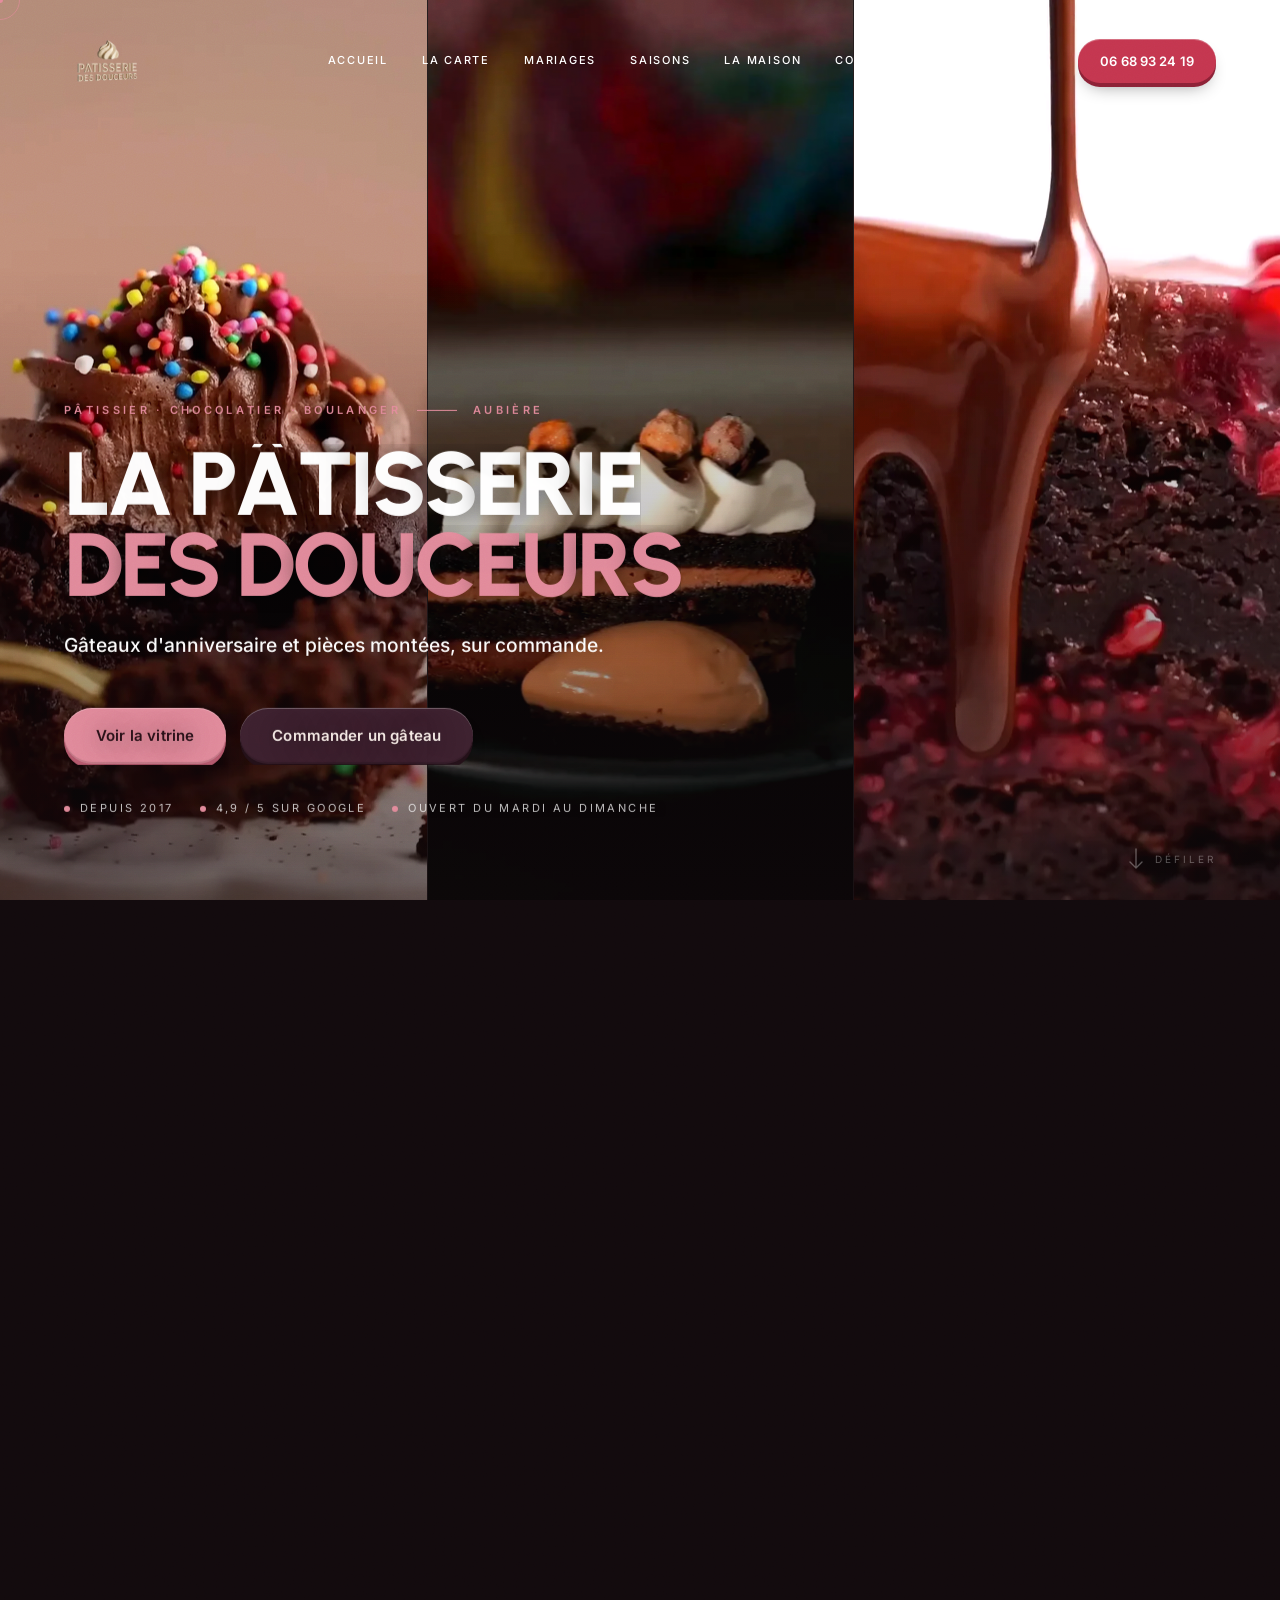
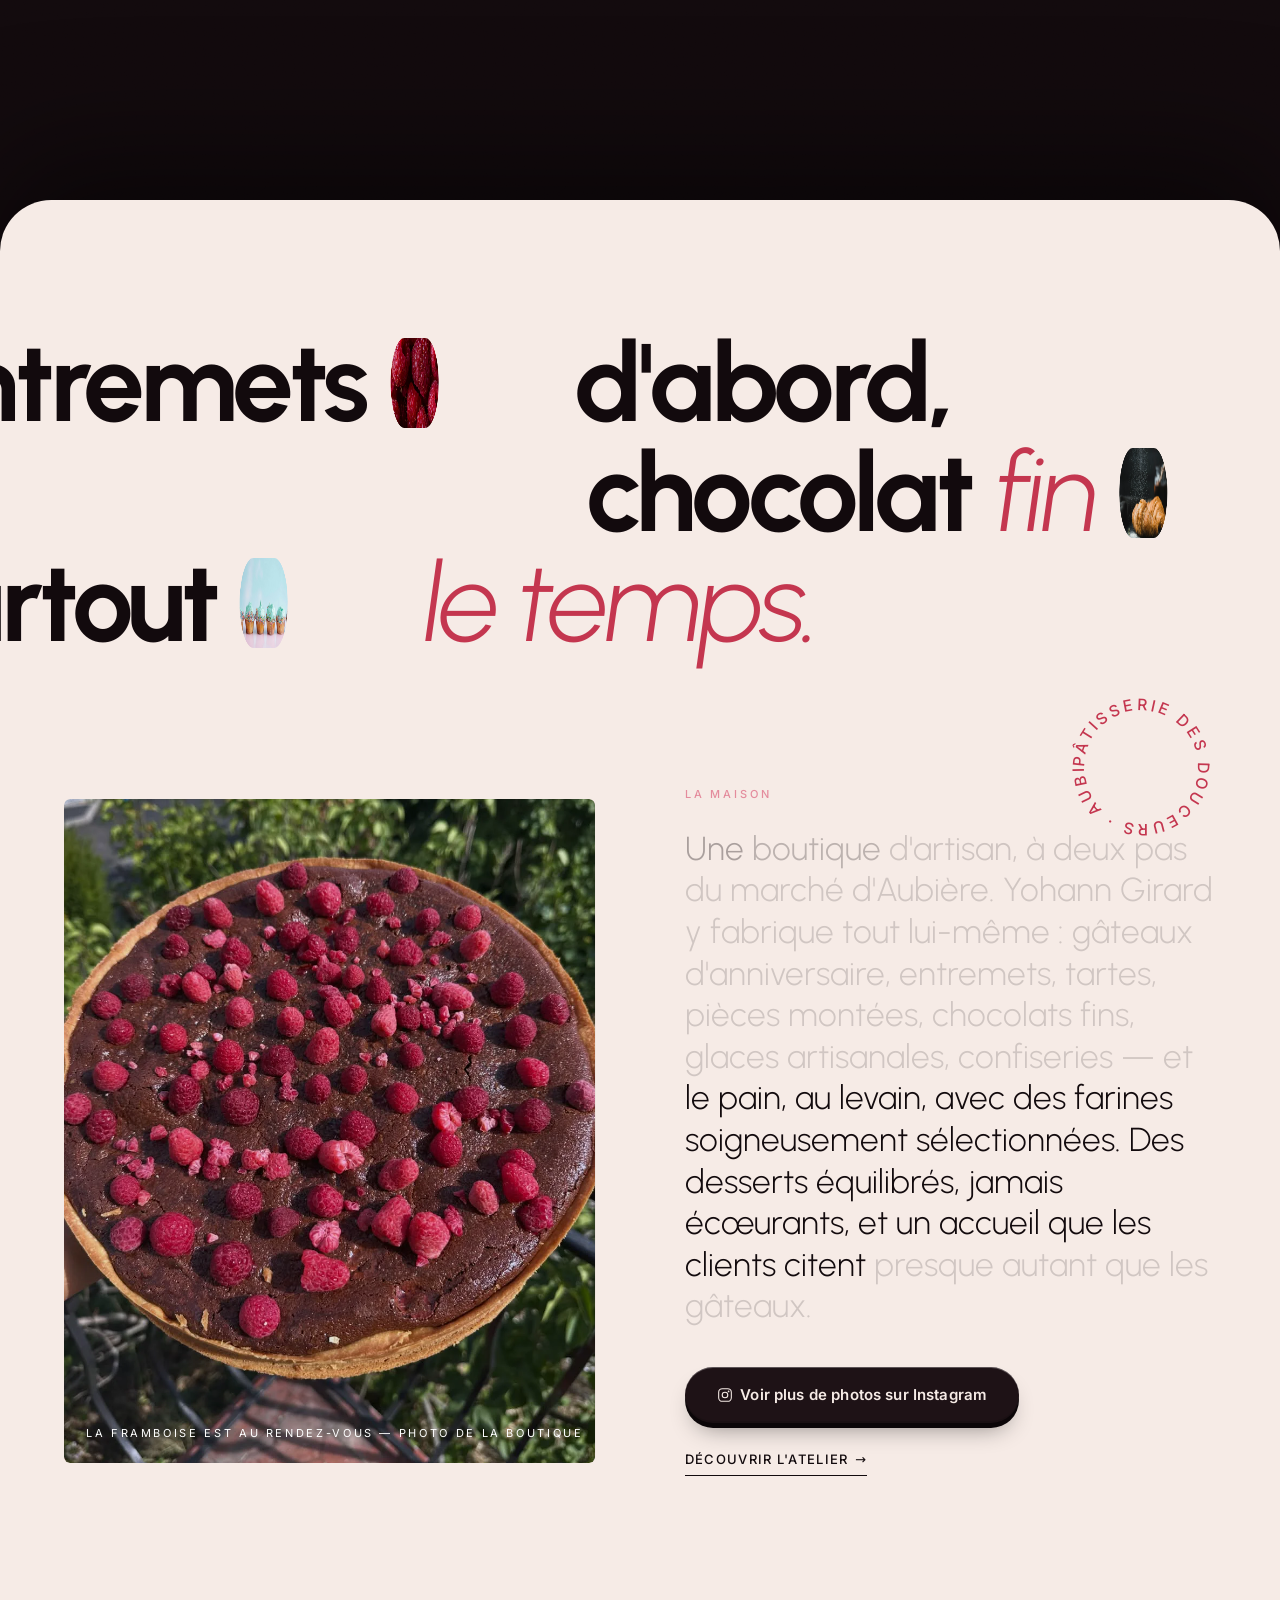
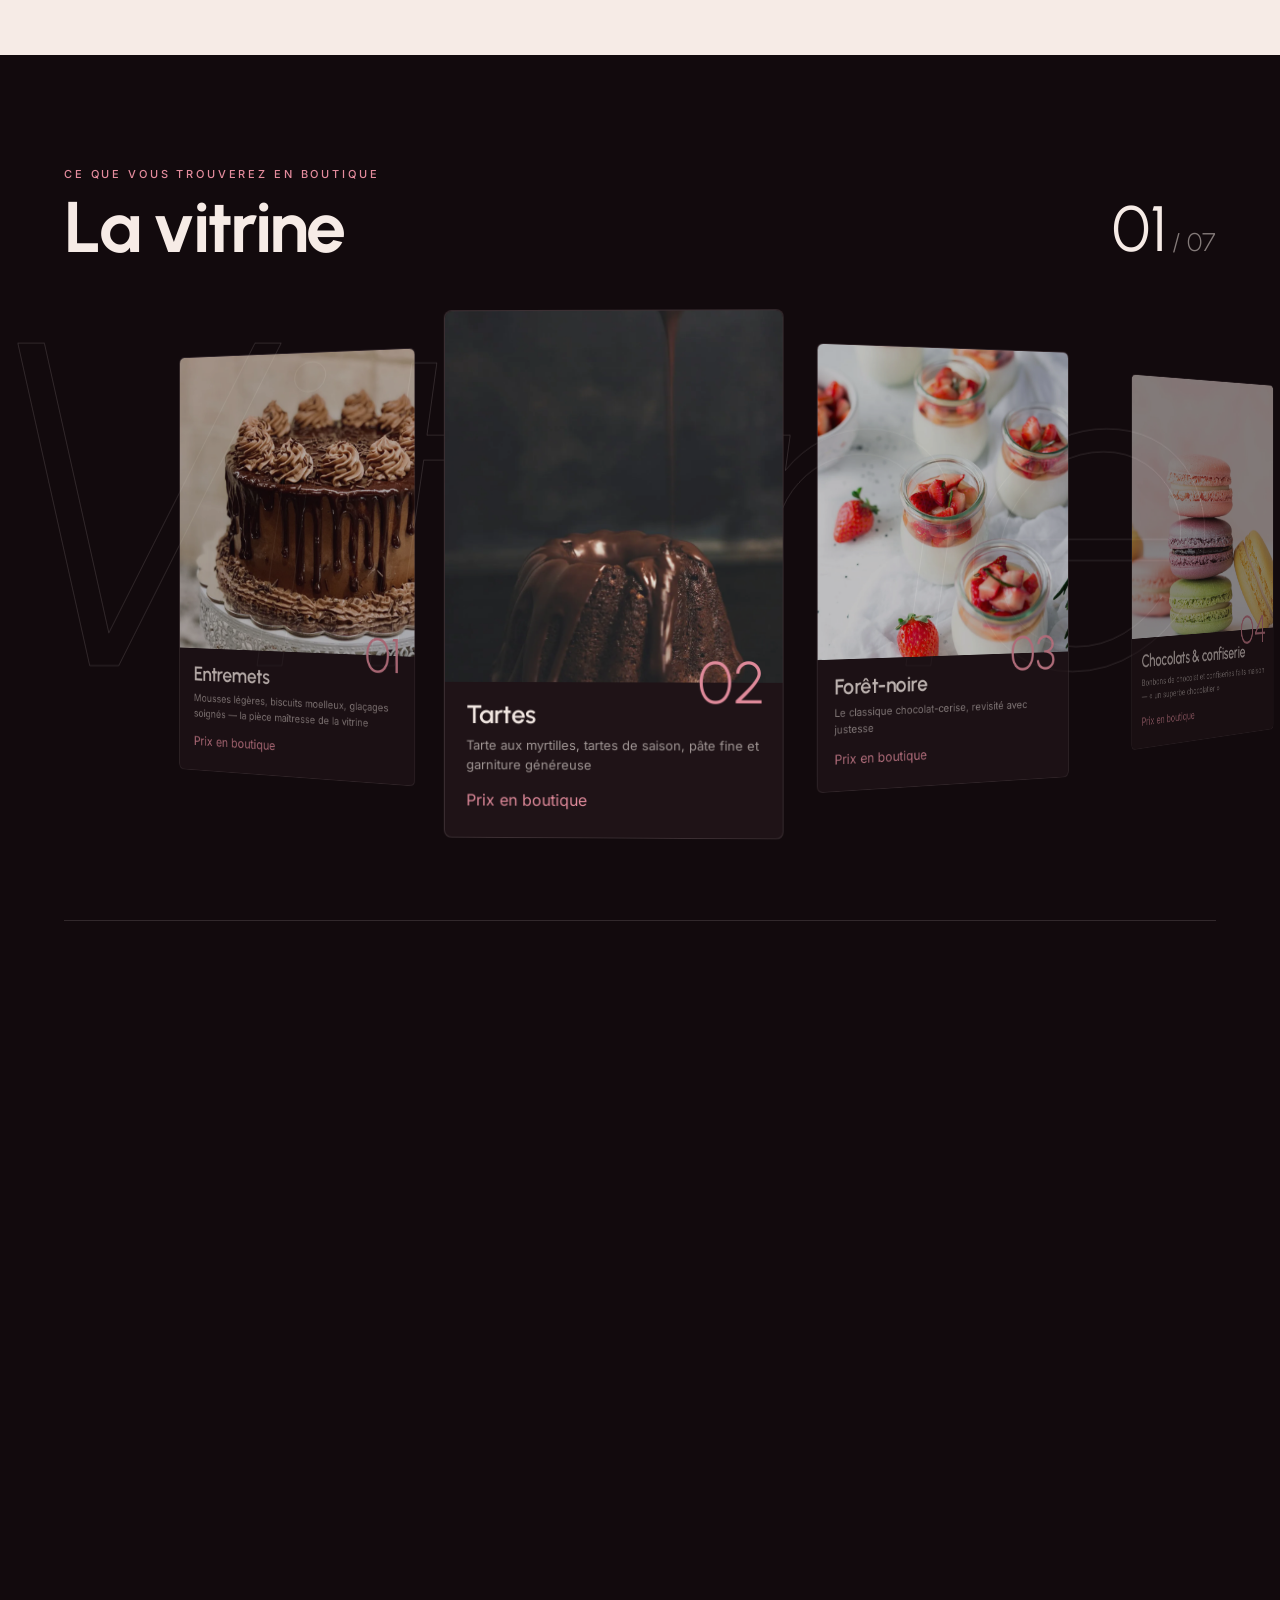
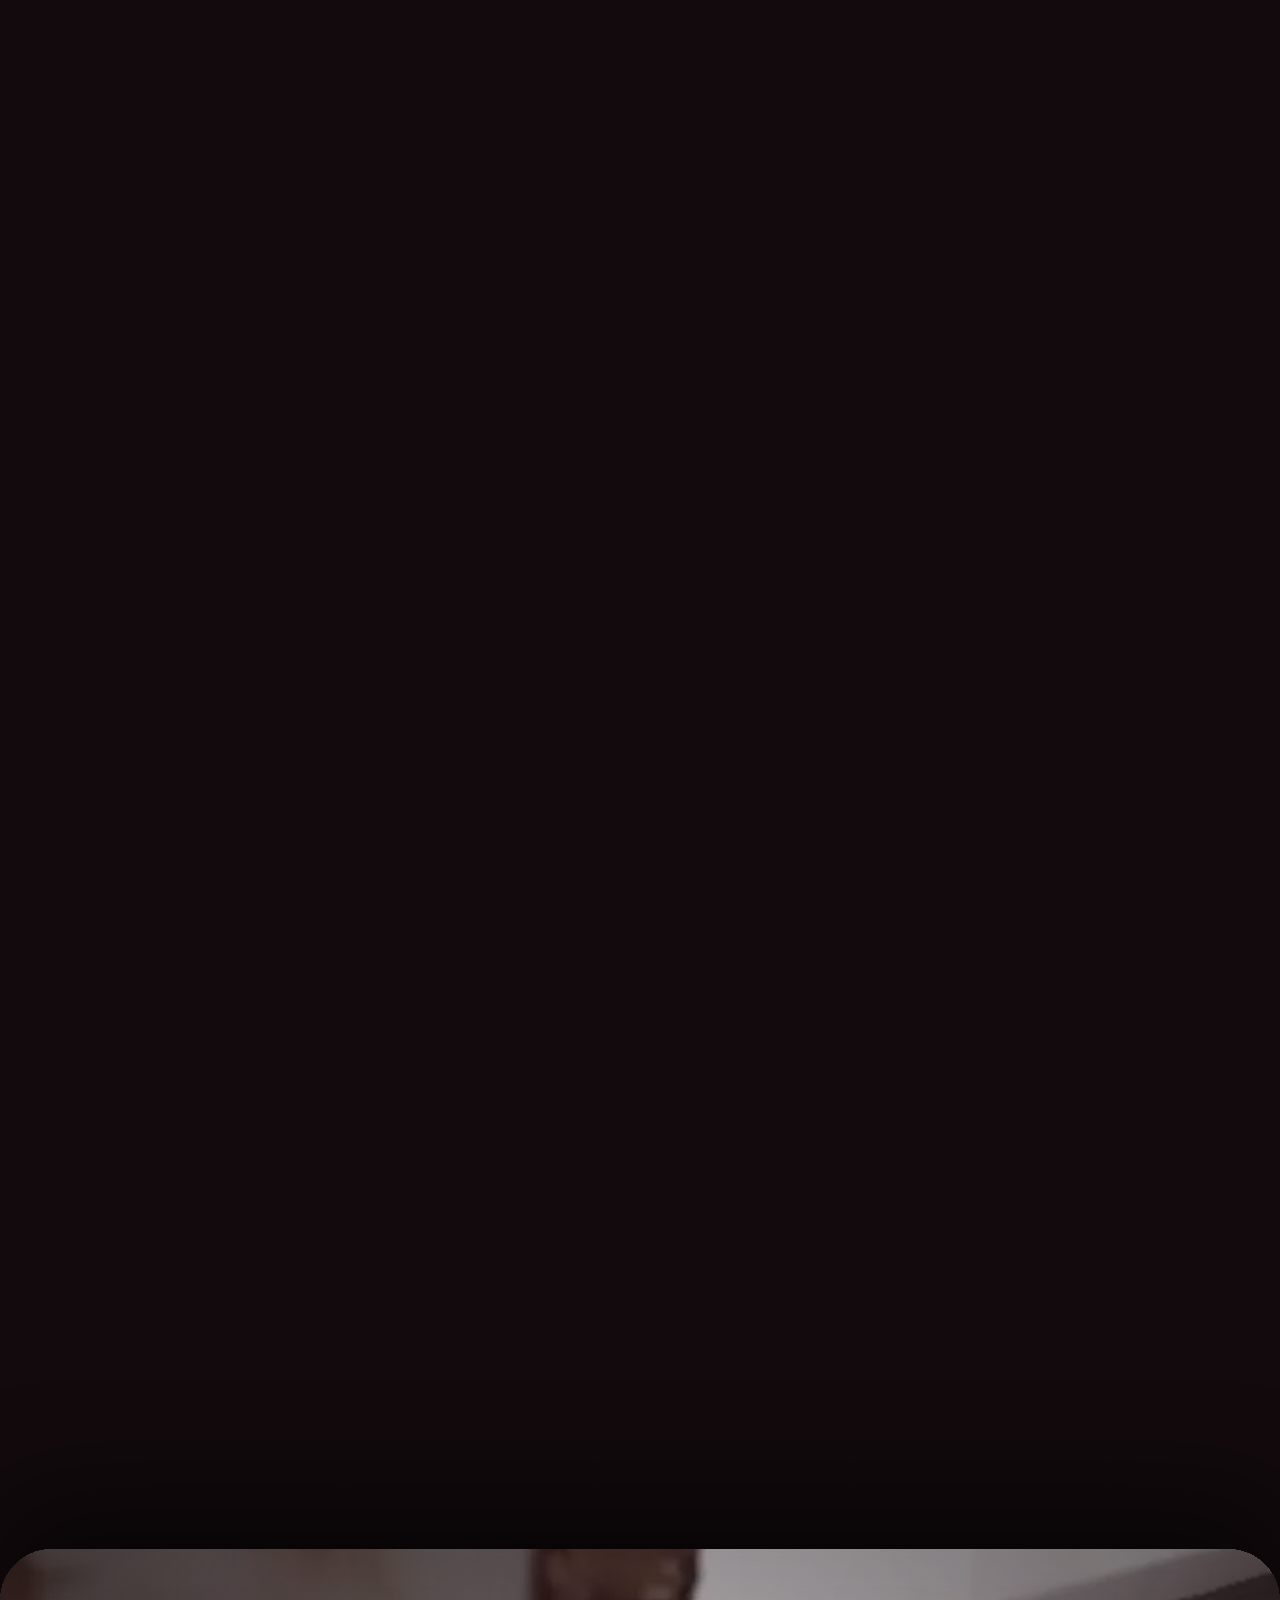
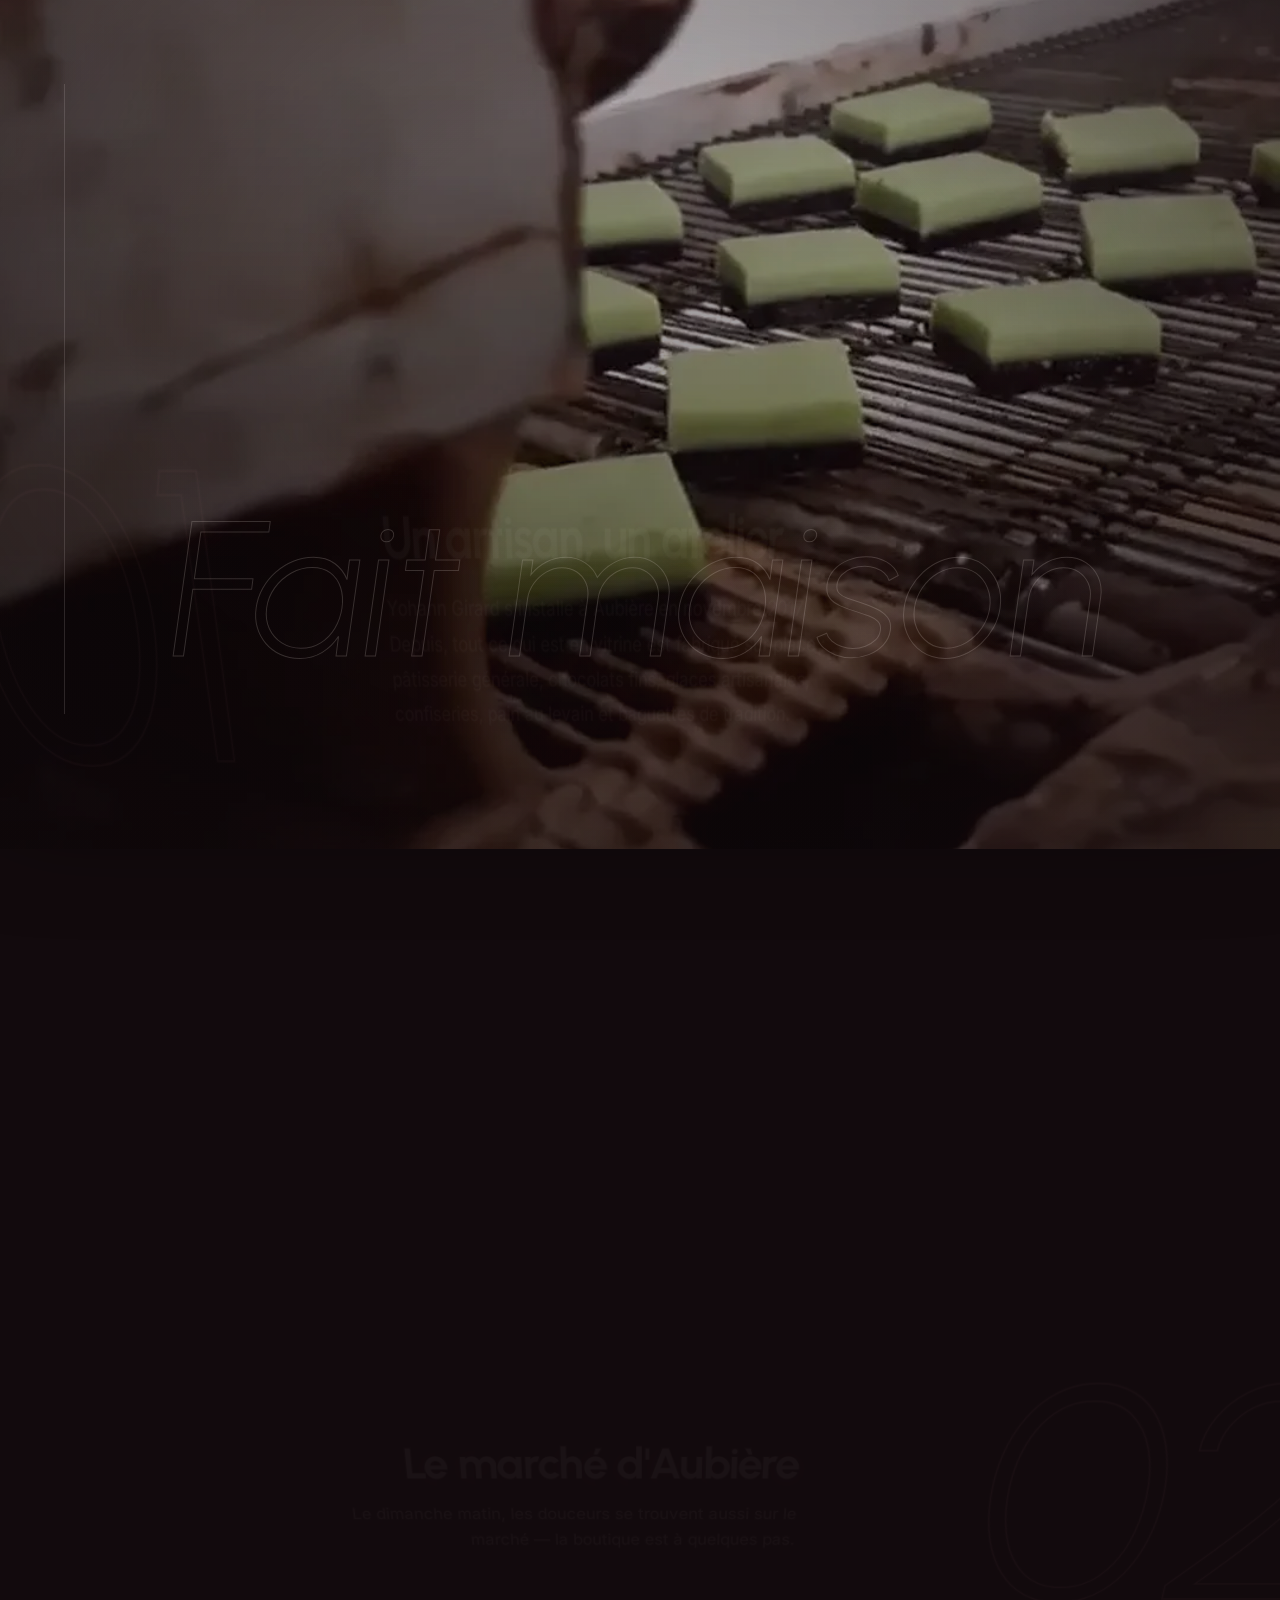
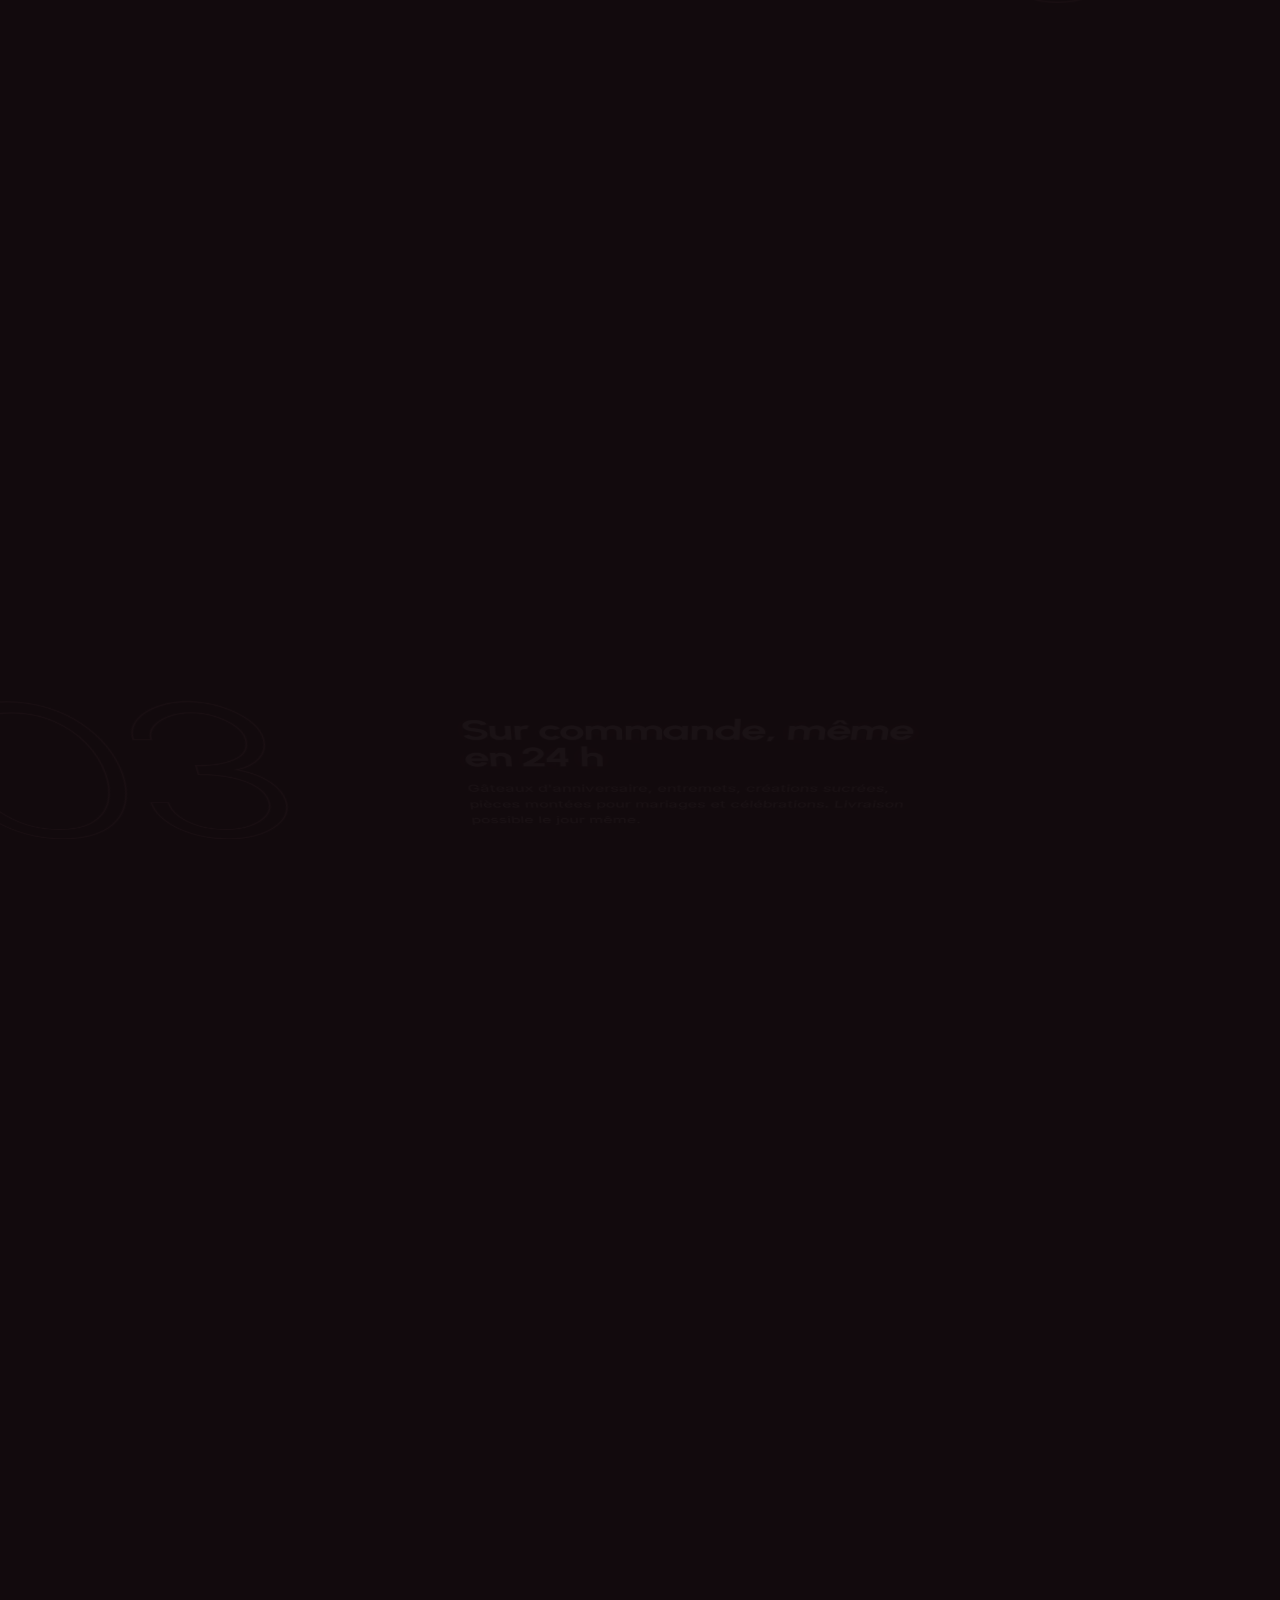
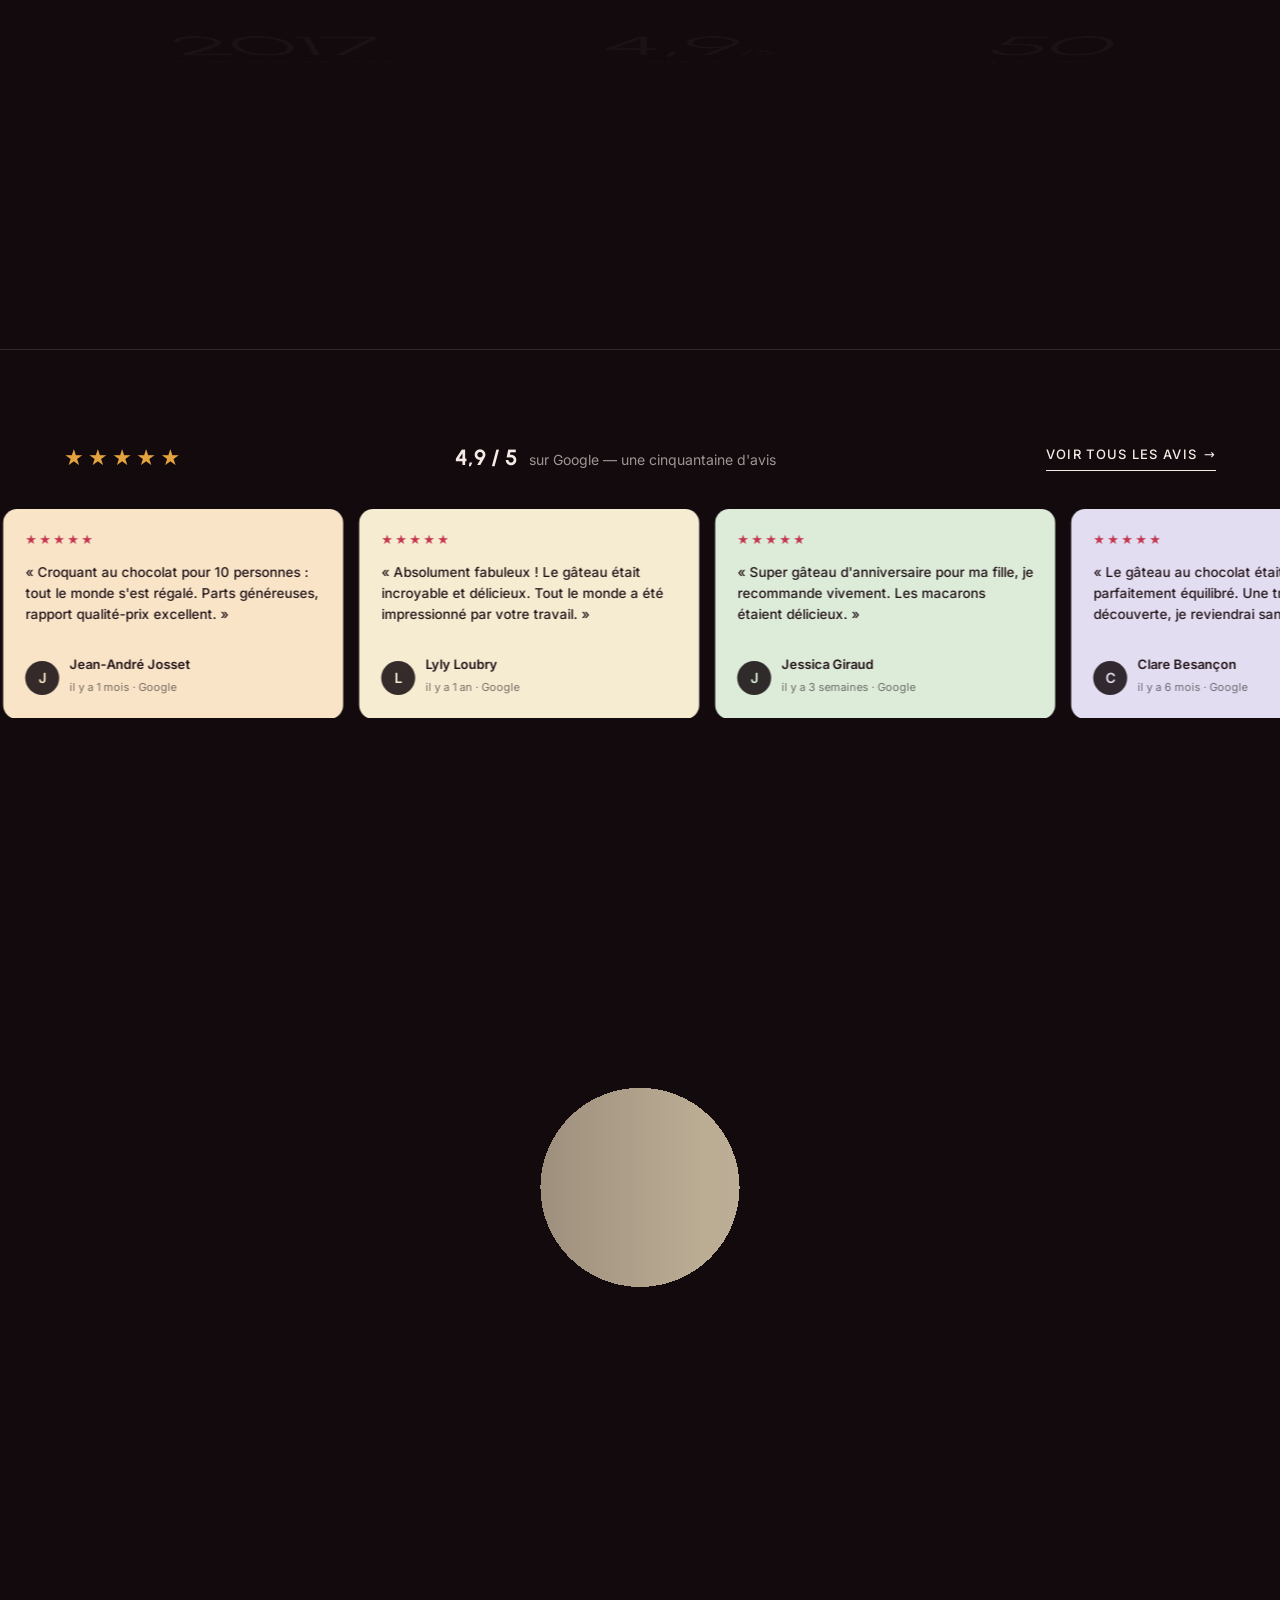
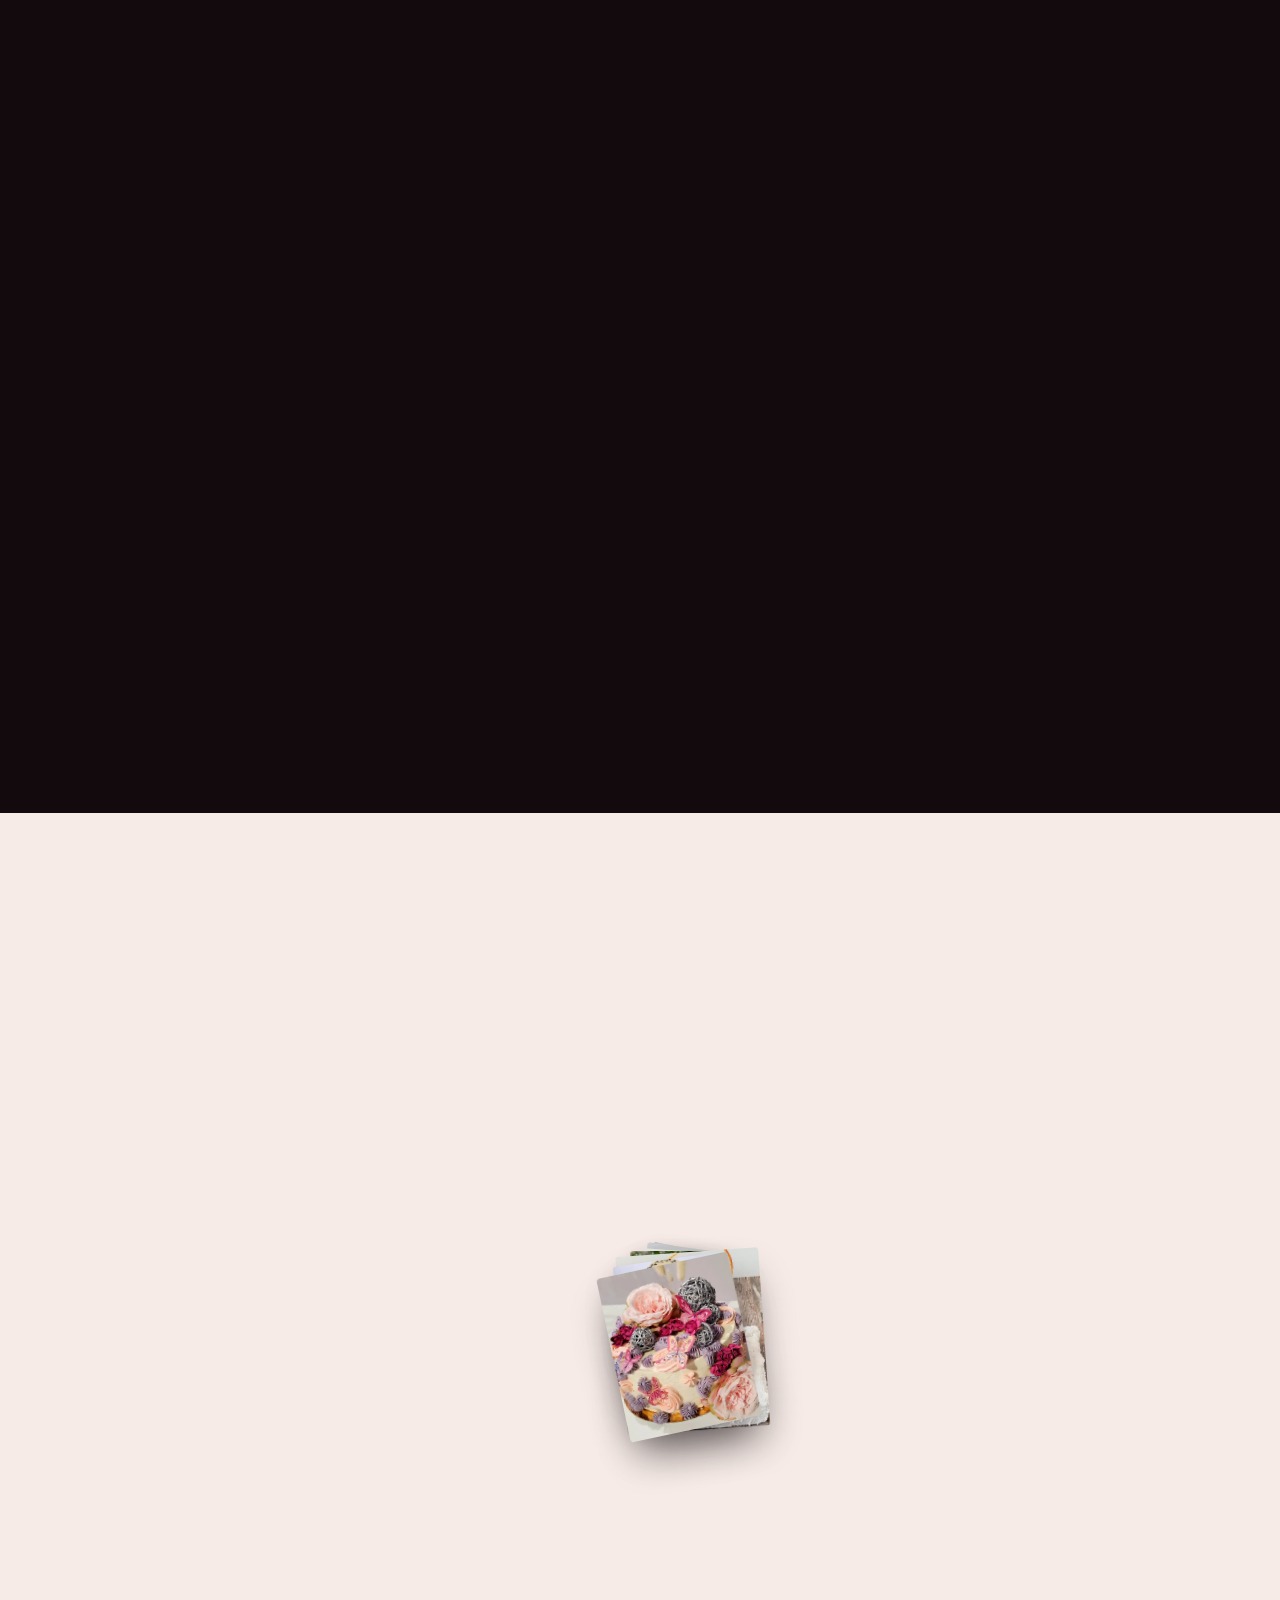
==== index.html @ 2ba3e2e2 "Sélune : duplication de Patisserie douceurs Co-Authored-By: Claude Opus 5.5 <noreply@anthropic.com>" ====
<!doctype html>
<html lang="fr">
<head>
<meta charset="utf-8">
<meta name="viewport" content="width=device-width, initial-scale=1">
<title>La Pâtisserie Des Douceurs — Pâtissier chocolatier à Aubière (63)</title>
<meta name="description" content="La Pâtisserie Des Douceurs, Yohann Girard, pâtissier chocolatier à Aubière (63) depuis 2017. Gâteaux d'anniversaire, entremets, tartes, pièces montées de mariage, chocolats fins, glaces artisanales, pain au levain et baguettes tradition. Sur commande au 06 68 93 24 19.">
<link rel="canonical" href="https://lapatisseriedesdouceurs.fr/">
<meta property="og:title" content="La Pâtisserie Des Douceurs — Aubière">
<meta property="og:description" content="Artisan pâtissier chocolatier à Aubière. Entremets, tartes, chocolats, glaces, gâteaux sur commande. Noté 4,9/5 sur Google.">
<meta property="og:image" content="img/hero.webp">
<meta property="og:locale" content="fr_FR">
<link rel="icon" href="data:image/svg+xml,%3Csvg xmlns='http://www.w3.org/2000/svg' viewBox='0 0 32 32'%3E%3Crect width='32' height='32' rx='8' fill='%23120A0D'/%3E%3Ccircle cx='16' cy='17' r='8' fill='%23E48C9D'/%3E%3Ccircle cx='13' cy='13' r='2.2' fill='%23C4364F'/%3E%3Ccircle cx='19' cy='13' r='2.2' fill='%23C4364F'/%3E%3Ccircle cx='16' cy='10' r='2.2' fill='%23C4364F'/%3E%3C/svg%3E">
<link rel="preload" href="fonts/urbanist-latin-800-normal.woff2" as="font" type="font/woff2" crossorigin>
<link rel="preload" href="fonts/urbanist-latin-300-normal.woff2" as="font" type="font/woff2" crossorigin>
<link rel="preload" href="fonts/inter-latin-400-normal.woff2" as="font" type="font/woff2" crossorigin>
<link rel="stylesheet" href="vendor/lenis.css">
<link rel="stylesheet" href="styles.css">
<script type="application/ld+json">
{
  "@context": "https://schema.org",
  "@type": "Bakery",
  "name": "La Pâtisserie Des Douceurs",
  "alternateName": "La Patisserie Des Douceurs",
  "description": "Pâtisserie générale à Aubière : gâteaux d'anniversaire, entremets, tartes et créations sucrées sur commande, pièces montées pour mariages et célébrations, chocolats fins, glaces artisanales, confiseries, pain au levain et baguettes de tradition.",
  "email": "yohann.girard63@gmail.com",
  "founder": { "@type": "Person", "name": "Yohann Girard" },
  "foundingDate": "2017-11",
  "telephone": "+33668932419",
  "address": { "@type": "PostalAddress", "streetAddress": "7 rue des Ramacles", "postalCode": "63170", "addressLocality": "Aubière", "addressRegion": "Auvergne-Rhône-Alpes", "addressCountry": "FR" },
  "geo": { "@type": "GeoCoordinates", "latitude": 45.7500017, "longitude": 3.1126129 },
  "hasMap": "https://www.google.com/maps/place/La+P%C3%A2tisserie+Des+Douceurs/@45.7500017,3.1126129,17z/data=!3m1!4b1!4m6!3m5!1s0x47f71c6318a7c699:0xd2ce1351e3a34133!8m2!3d45.7500017!4d3.1126129!16s%2Fg%2F11g0hn_td8",
  "openingHoursSpecification": [
    { "@type": "OpeningHoursSpecification", "dayOfWeek": ["Tuesday","Wednesday","Thursday","Friday"], "opens": "09:00", "closes": "12:30" },
    { "@type": "OpeningHoursSpecification", "dayOfWeek": ["Tuesday","Wednesday","Thursday","Friday"], "opens": "15:00", "closes": "18:30" },
    { "@type": "OpeningHoursSpecification", "dayOfWeek": "Saturday", "opens": "09:00", "closes": "13:30" },
    { "@type": "OpeningHoursSpecification", "dayOfWeek": "Sunday", "opens": "09:00", "closes": "12:30" }
  ],
  "aggregateRating": { "@type": "AggregateRating", "ratingValue": "4.9", "bestRating": "5", "reviewCount": "50" },
  "sameAs": ["https://www.instagram.com/lapatisseriedesdouceurs/", "https://www.facebook.com/p/La-p%C3%A2tisserie-des-douceurs-100042399776991/"],
  "paymentAccepted": "Carte bancaire, sans contact, espèces",
  "priceRange": "€€",
  "servesCuisine": "Pâtisserie française",
  "isAccessibleForFree": false,
  "amenityFeature": [{ "@type": "LocationFeatureSpecification", "name": "Accès PMR", "value": true }]
}
</script>
</head>
<body>

<div class="grain" aria-hidden="true"></div>

<!-- ══════════ LOADER ══════════ -->
<div class="loader" id="loader">
  <div class="loader__inner">
    <img class="loader__logo" src="img/logo.webp" alt="">
    <span class="loader__mark" data-letters>Pâtisserie des Douceurs</span>
    <span class="loader__sub">Aubière · Depuis 2017</span>
  </div>
  <span class="loader__count"><b id="loadCount">00</b></span>
</div>

<!-- ══════════ CURSEUR ══════════ -->
<div class="cursor" aria-hidden="true"><span class="cursor__dot"></span><span class="cursor__ring"><span class="cursor__label"></span></span></div>

<!-- ══════════ NAV ══════════ -->
<header class="nav" id="nav">
  <button class="nav__burger" id="burger" aria-label="Menu"><i></i><i></i></button>
  <a class="nav__logo" href="index.html" aria-label="Pâtisserie des Douceurs">
    <img class="nav__logo-img" src="img/logo.webp" alt="Pâtisserie des Douceurs">
  </a>
  <nav class="nav__links"><a href="index.html">Accueil</a><a href="carte.html">La carte</a><a href="mariages.html">Mariages</a><a href="saisons.html">Saisons</a><a href="a-propos.html">La maison</a><a href="contact.html">Contact</a></nav>
  <a class="btn btn--pill" href="tel:+33668932419" data-cursor="Appeler" data-magnet>06 68 93 24 19</a>
</header>
<div class="menu" id="menu">
  <a href="index.html">Accueil</a><a href="carte.html">La carte</a><a href="mariages.html">Mariages</a><a href="saisons.html">Saisons</a><a href="a-propos.html">La maison</a><a href="contact.html">Contact</a>
</div>

<main id="top">

<!-- ══════════ 1. HERO — vidéo plein écran, phrases en séquence ══════════ -->
<div class="hero-wrap">
<section class="hero" id="hero">
  <div class="hero__media">
    <div class="hero__cell"><video class="hero__video" autoplay muted loop playsinline poster="img/hero-left.webp" data-src-hd="video/hero-left.mp4" data-src-sd="video/hero-left-720.mp4"></video></div>
    <div class="hero__cell hero__cell--mid"><video class="hero__video" id="heroVideo" autoplay muted loop playsinline poster="img/hero-portrait.webp" data-src-hd="video/hero-portrait.mp4" data-src-sd="video/hero-portrait-720.mp4"></video></div>
    <div class="hero__cell"><video class="hero__video" autoplay muted loop playsinline poster="img/hero-right.webp" data-src-hd="video/hero-right.mp4" data-src-sd="video/hero-right-720.mp4"></video></div>
    <div class="hero__veil"></div>
  </div>
  <script>(function(){var hd=(window.innerWidth>760||window.devicePixelRatio>2);document.querySelectorAll('.hero__video').forEach(function(v){v.src=hd?v.dataset.srcHd:v.dataset.srcSd;});})();</script>
  <div class="hero__text">
    <p class="hero__eyebrow"><span data-letters>Pâtissier · Chocolatier · Boulanger</span><i></i><span data-letters>Aubière</span></p>
    <h1 class="hero__title">
      <span class="hero__line" data-letters>La Pâtisserie</span>
      <span class="hero__line" data-letters>Des Douceurs</span>
    </h1>
    <div class="hero__lines" aria-live="polite">
      <p>Gâteaux d'anniversaire et pièces montées, sur commande.</p>
      <p>Chocolats fins, glaces artisanales, confiseries.</p>
      <p>Pain au levain et baguettes de tradition, chaque matin.</p>
      <p>Tout est fait à l'atelier, 7 rue des Ramacles à Aubière.</p>
    </div>
    <div class="hero__actions">
      <a class="btn btn--light" href="#produits" data-cursor="Découvrir" data-magnet>Voir la vitrine</a>
      <a class="btn btn--ghost" href="mariages.html" data-magnet>Commander un gâteau</a>
    </div>
    <ul class="hero__meta"><li>Depuis 2017</li><li>4,9 / 5 sur Google</li><li>Ouvert du mardi au dimanche</li></ul>
  </div>
  <a class="hero__scroll" href="#manifeste" aria-label="Défiler">
    <svg width="14" height="22" viewBox="0 0 14 22" fill="none"><path d="M7 1v19M1 14l6 6 6-6" stroke="currentColor" stroke-width="1.4" stroke-linecap="round" stroke-linejoin="round"/></svg>
    <span>Défiler</span>
  </a>
</section>
</div>

<!-- ══════════ 2. MANIFESTE — lignes géantes en contre-sens ══════════ -->
<section class="manifeste" id="manifeste">
  <div class="mani__lines" aria-label="Entremets, chocolat fin, et surtout le temps.">
    <div class="mani__line" data-shift="-1"><span>Entremets</span><img class="mani__inline" src="img/berries.webp" alt=""><span>d'abord,</span></div>
    <div class="mani__line mani__line--right" data-shift="1"><span>chocolat</span><span class="it">fin</span><img class="mani__inline" src="img/croissant.webp" alt=""><span>&amp;</span></div>
    <div class="mani__line" data-shift="-1"><span>surtout</span><img class="mani__inline" src="img/hands.webp" alt=""><span class="it">le temps.</span></div>
  </div>
  <div class="mani__grid">
    <figure class="mani__fig" data-reveal-clip>
      <img src="img/maison-framboise.webp" alt="La tarte chocolat-framboise de la boutique, cuite du matin" loading="lazy" data-parallax-img>
      <figcaption>La framboise est au rendez-vous — photo de la boutique</figcaption>
    </figure>
    <div class="mani__text">
      <p class="eyebrow" data-reveal>La maison</p>
      <p class="mani__p" data-scrub-words>Une boutique d'artisan, à deux pas du marché d'Aubière. Yohann Girard y fabrique tout lui-même : gâteaux d'anniversaire, entremets, tartes, pièces montées, chocolats fins, glaces artisanales, confiseries — et le pain, au levain, avec des farines soigneusement sélectionnées. Des desserts équilibrés, jamais écœurants, et un accueil que les clients citent presque autant que les gâteaux.</p>
      <div class="mani__ctas" data-reveal>
        <a class="btn btn--noir" href="https://www.instagram.com/lapatisseriedesdouceurs/" target="_blank" rel="noopener" data-cursor="Ouvrir" data-magnet><svg width="16" height="16" viewBox="0 0 24 24" fill="none" aria-hidden="true"><rect x="2.5" y="2.5" width="19" height="19" rx="5.5" stroke="currentColor" stroke-width="1.6"/><circle cx="12" cy="12" r="4.2" stroke="currentColor" stroke-width="1.6"/><circle cx="17.4" cy="6.6" r="1.3" fill="currentColor"/></svg>Voir plus de photos sur Instagram</a>
        <a class="link" href="#atelier">Découvrir l'atelier <i>→</i></a>
      </div>
    </div>
    <span class="mani__badge" data-speed="-0.5" aria-hidden="true"><svg viewBox="0 0 100 100"><path id="circ" d="M50,50 m-38,0 a38,38 0 1,1 76,0 a38,38 0 1,1 -76,0" fill="none"/><text><textPath href="#circ">PÂTISSERIE DES DOUCEURS · AUBIÈRE · DEPUIS 2017 · </textPath></text></svg></span>
  </div>
</section>

<!-- ══════════ 3. VITRINE — cartes qui volent en profondeur ══════════ -->
<section class="vitrine" id="produits">
  <div class="vitrine__pin">
    <span class="vitrine__ghost" aria-hidden="true">Vitrine</span>
    <header class="vitrine__head">
      <div><p class="eyebrow" data-reveal>Ce que vous trouverez en boutique</p><h2 class="h2" data-letters>La vitrine</h2></div>
      <p class="vitrine__count"><b id="vCur">01</b><span>/ 07</span></p>
    </header>
    <div class="vitrine__track" id="track">
      <article class="card" data-cursor="Voir">
        <div class="card__img"><img src="img/cake-1.webp" alt="" loading="lazy"></div>
        <div class="card__body"><span class="card__n">01</span><h3>Entremets</h3><p>Mousses légères, biscuits moelleux, glaçages soignés — la pièce maîtresse de la vitrine</p><b>Prix en boutique</b></div>
      </article>
      <article class="card" data-cursor="Voir">
        <div class="card__img"><img src="img/cake-6.webp" alt="" loading="lazy"></div>
        <div class="card__body"><span class="card__n">02</span><h3>Tartes</h3><p>Tarte aux myrtilles, tartes de saison, pâte fine et garniture généreuse</p><b>Prix en boutique</b></div>
      </article>
      <article class="card" data-cursor="Voir">
        <div class="card__img"><img src="img/cake-3.webp" alt="" loading="lazy"></div>
        <div class="card__body"><span class="card__n">03</span><h3>Forêt-noire</h3><p>Le classique chocolat-cerise, revisité avec justesse</p><b>Prix en boutique</b></div>
      </article>
      <article class="card" data-cursor="Voir">
        <div class="card__img"><img src="img/macaron.webp" alt="" loading="lazy"></div>
        <div class="card__body"><span class="card__n">04</span><h3>Chocolats &amp; confiserie</h3><p>Bonbons de chocolat et confiseries faits maison — « un superbe chocolatier »</p><b>Prix en boutique</b></div>
      </article>
      <article class="card" data-cursor="Voir">
        <div class="card__img"><img src="img/cake-5.webp" alt="" loading="lazy"></div>
        <div class="card__body"><span class="card__n">05</span><h3>Glaces</h3><p>Glaces et sorbets artisanaux à la belle saison</p><b>Prix en boutique</b></div>
      </article>
      <article class="card" data-cursor="Voir">
        <div class="card__img"><img src="img/tart.webp" alt="" loading="lazy"></div>
        <div class="card__body"><span class="card__n">06</span><h3>Galettes &amp; bûches</h3><p>Galette individuelle au feuilletage croustillant en janvier, bûches maison à Noël</p><b>Selon saison</b></div>
      </article>
      <article class="card" data-cursor="Voir">
        <div class="card__img"><img src="img/atelier.webp" alt="" loading="lazy"></div>
        <div class="card__body"><span class="card__n">07</span><h3>Pain au levain &amp; tradition</h3><p>Baguettes de tradition et pains au levain, farines soigneusement sélectionnées</p><b>Prix en boutique</b></div>
      </article>
      <article class="card card--end">
        <p>La vitrine change avec les saisons. Suivez-la sur Instagram.</p>
        <a class="btn btn--light" href="https://www.instagram.com/lapatisseriedesdouceurs/" target="_blank" rel="noopener" data-cursor="Ouvrir" data-magnet><svg class="ig-ico" viewBox="0 0 24 24" fill="none" aria-hidden="true"><rect x="2.5" y="2.5" width="19" height="19" rx="5.5" stroke="currentColor" stroke-width="1.8"/><circle cx="12" cy="12" r="4.2" stroke="currentColor" stroke-width="1.8"/><circle cx="17.4" cy="6.6" r="1.4" fill="currentColor"/></svg>@lapatisseriedesdouceurs</a>
      </article>
    </div>
    <div class="vitrine__bar"><i id="vBar"></i></div>
  </div>
</section>

<!-- ══════════ 4. ATELIER — chiffres géants ══════════ -->
<section class="atelier" id="atelier">
  <div class="atelier__sticky">
    <video class="atelier__video" autoplay muted loop playsinline poster="img/atelier-bg.webp" data-src-hd="video/atelier-bg.mp4" data-src-sd="video/atelier-bg-720.mp4"></video>
    <div class="atelier__veil"></div>
    <p class="atelier__word" data-speed="0.3">Fait maison</p>
    <div class="atelier__line"><i id="aLine"></i></div>
  </div>
  <div class="atelier__steps">
    <div class="step" data-3d>
      <span class="step__n">01</span>
      <div class="step__body"><h3>Un artisan, un atelier</h3><p>Yohann Girard s'installe à Aubière en novembre 2017. Depuis, tout ce qui est en vitrine est fabriqué sur place : pâtisserie générale, chocolats fins, glaces artisanales, confiseries, pain au levain et baguettes de tradition.</p></div>
    </div>
    <div class="step step--right" data-3d>
      <span class="step__n">02</span>
      <div class="step__body"><h3>Le marché d'Aubière</h3><p>Le dimanche matin, les douceurs se trouvent aussi sur le marché — la boutique est à quelques pas.</p></div>
    </div>
    <div class="step" data-3d>
      <span class="step__n">03</span>
      <div class="step__body"><h3>Sur commande, même en 24 h</h3><p>Gâteaux d'anniversaire, entremets, créations sucrées, pièces montées pour mariages et célébrations. Livraison possible le jour même.</p></div>
    </div>
    <div class="step step--stats" data-3d>
      <div><b data-count="2017">0</b><span>Ouverture de la boutique</span></div>
      <div><b>4,9<small>/5</small></b><span>Note Google</span></div>
      <div><b data-count="50">0</b><span>Avis clients</span></div>
    </div>
  </div>
</section>


<!-- ══════════ 4b. AVIS GOOGLE — bandeau défilant ══════════ -->
<section class="avis-band" aria-label="Avis Google">
  <div class="avis-band__head">
    <span class="avis-band__stars" aria-hidden="true">★★★★★</span>
    <p class="avis-band__note"><b>4,9 / 5</b> sur Google — une cinquantaine d'avis</p>
    <a class="link" href="https://share.google/u4BPhog5sqUFzvgVQ" target="_blank" rel="noopener" data-cursor="Ouvrir">Voir tous les avis <i>→</i></a>
  </div>
  <div class="marquee avis-band__row"><div class="marquee__row" data-marquee><span class="avis-band__set"><article class="acard" style="--t:#F7D8D4"><div class="acard__stars" aria-label="5 étoiles sur 5">★★★★★</div><p>« Une magnifique Pavlova, subtilement équilibrée et dosée… et je ne vous parle pas des chocolats ! À consommer sans modération. »</p><footer><i>N</i><div><b>NathR63</b><span>il y a 7 mois · Google</span></div></footer></article><article class="acard" style="--t:#F9E4C8"><div class="acard__stars" aria-label="5 étoiles sur 5">★★★★★</div><p>« Croquant au chocolat pour 10 personnes : tout le monde s'est régalé. Parts généreuses, rapport qualité-prix excellent. »</p><footer><i>J</i><div><b>Jean-André Josset</b><span>il y a 1 mois · Google</span></div></footer></article><article class="acard" style="--t:#F6ECD2"><div class="acard__stars" aria-label="5 étoiles sur 5">★★★★★</div><p>« Absolument fabuleux ! Le gâteau était incroyable et délicieux. Tout le monde a été impressionné par votre travail. »</p><footer><i>L</i><div><b>Lyly Loubry</b><span>il y a 1 an · Google</span></div></footer></article><article class="acard" style="--t:#DDEBD9"><div class="acard__stars" aria-label="5 étoiles sur 5">★★★★★</div><p>« Super gâteau d'anniversaire pour ma fille, je recommande vivement. Les macarons étaient délicieux. »</p><footer><i>J</i><div><b>Jessica Giraud</b><span>il y a 3 semaines · Google</span></div></footer></article><article class="acard" style="--t:#E3DDF2"><div class="acard__stars" aria-label="5 étoiles sur 5">★★★★★</div><p>« Le gâteau au chocolat était fin, subtil et parfaitement équilibré. Une très belle découverte, je reviendrai sans hésiter ! »</p><footer><i>C</i><div><b>Clare Besançon</b><span>il y a 6 mois · Google</span></div></footer></article><article class="acard" style="--t:#F3D7E4"><div class="acard__stars" aria-label="5 étoiles sur 5">★★★★★</div><p>« Superbe tarte aux myrtilles, extraordinaire tarte aux framboises. Un régal — merci et bravo ! »</p><footer><i>B</i><div><b>Benoît T.</b><span>il y a 9 mois · Google</span></div></footer></article><article class="acard" style="--t:#F7D8D4"><div class="acard__stars" aria-label="5 étoiles sur 5">★★★★★</div><p>« Pièce montée pour un baptême : tout a été respecté, livrée sur place à la salle des fêtes. Tout le monde s'est régalé. »</p><footer><i>A</i><div><b>Amandine Girard</b><span>avril 2023 · Google</span></div></footer></article><article class="acard" style="--t:#F9E4C8"><div class="acard__stars" aria-label="5 étoiles sur 5">★★★★★</div><p>« Du chocolat et des gâteaux qui sont à tomber. Sans aucun doute un des meilleurs pâtissiers de la région. »</p><footer><i>N</i><div><b>Nicolas</b><span>juin 2023 · Google</span></div></footer></article><article class="acard" style="--t:#F6ECD2"><div class="acard__stars" aria-label="5 étoiles sur 5">★★★★★</div><p>« Gâteau d'anniversaire commandé à peine 24 h avant, excellent et magnifique ! Je recommande fortement. »</p><footer><i>C</i><div><b>Charlotte C.</b><span>août 2024 · Google</span></div></footer></article><article class="acard" style="--t:#DDEBD9"><div class="acard__stars" aria-label="5 étoiles sur 5">★★★★★</div><p>« Les desserts sont parfaitement équilibrés, pas écœurants ni trop sucrés. C'est un sans-faute, et le pâtissier est très accueillant. »</p><footer><i>S</i><div><b>Sanaa Brm</b><span>décembre 2024 · Google</span></div></footer></article><article class="acard" style="--t:#E3DDF2"><div class="acard__stars" aria-label="5 étoiles sur 5">★★★★★</div><p>« Superbe prestation pour un mariage de 120 convives, avec un support sur mesure. Rapport qualité-prix excellent. »</p><footer><i>G</i><div><b>Guillaume Desgache</b><span>juillet 2025 · Google</span></div></footer></article><article class="acard" style="--t:#F3D7E4"><div class="acard__stars" aria-label="5 étoiles sur 5">★★★★★</div><p>« Tout est bon : le chocolat maison, la guimauve… et le tiramisu ! J'y vais dès que je peux depuis des années. »</p><footer><i>A</i><div><b>Aminou</b><span>il y a 8 mois · Google</span></div></footer></article></span><span class="avis-band__set" aria-hidden="true"><article class="acard" style="--t:#F7D8D4"><div class="acard__stars" aria-label="5 étoiles sur 5">★★★★★</div><p>« Une magnifique Pavlova, subtilement équilibrée et dosée… et je ne vous parle pas des chocolats ! À consommer sans modération. »</p><footer><i>N</i><div><b>NathR63</b><span>il y a 7 mois · Google</span></div></footer></article><article class="acard" style="--t:#F9E4C8"><div class="acard__stars" aria-label="5 étoiles sur 5">★★★★★</div><p>« Croquant au chocolat pour 10 personnes : tout le monde s'est régalé. Parts généreuses, rapport qualité-prix excellent. »</p><footer><i>J</i><div><b>Jean-André Josset</b><span>il y a 1 mois · Google</span></div></footer></article><article class="acard" style="--t:#F6ECD2"><div class="acard__stars" aria-label="5 étoiles sur 5">★★★★★</div><p>« Absolument fabuleux ! Le gâteau était incroyable et délicieux. Tout le monde a été impressionné par votre travail. »</p><footer><i>L</i><div><b>Lyly Loubry</b><span>il y a 1 an · Google</span></div></footer></article><article class="acard" style="--t:#DDEBD9"><div class="acard__stars" aria-label="5 étoiles sur 5">★★★★★</div><p>« Super gâteau d'anniversaire pour ma fille, je recommande vivement. Les macarons étaient délicieux. »</p><footer><i>J</i><div><b>Jessica Giraud</b><span>il y a 3 semaines · Google</span></div></footer></article><article class="acard" style="--t:#E3DDF2"><div class="acard__stars" aria-label="5 étoiles sur 5">★★★★★</div><p>« Le gâteau au chocolat était fin, subtil et parfaitement équilibré. Une très belle découverte, je reviendrai sans hésiter ! »</p><footer><i>C</i><div><b>Clare Besançon</b><span>il y a 6 mois · Google</span></div></footer></article><article class="acard" style="--t:#F3D7E4"><div class="acard__stars" aria-label="5 étoiles sur 5">★★★★★</div><p>« Superbe tarte aux myrtilles, extraordinaire tarte aux framboises. Un régal — merci et bravo ! »</p><footer><i>B</i><div><b>Benoît T.</b><span>il y a 9 mois · Google</span></div></footer></article><article class="acard" style="--t:#F7D8D4"><div class="acard__stars" aria-label="5 étoiles sur 5">★★★★★</div><p>« Pièce montée pour un baptême : tout a été respecté, livrée sur place à la salle des fêtes. Tout le monde s'est régalé. »</p><footer><i>A</i><div><b>Amandine Girard</b><span>avril 2023 · Google</span></div></footer></article><article class="acard" style="--t:#F9E4C8"><div class="acard__stars" aria-label="5 étoiles sur 5">★★★★★</div><p>« Du chocolat et des gâteaux qui sont à tomber. Sans aucun doute un des meilleurs pâtissiers de la région. »</p><footer><i>N</i><div><b>Nicolas</b><span>juin 2023 · Google</span></div></footer></article><article class="acard" style="--t:#F6ECD2"><div class="acard__stars" aria-label="5 étoiles sur 5">★★★★★</div><p>« Gâteau d'anniversaire commandé à peine 24 h avant, excellent et magnifique ! Je recommande fortement. »</p><footer><i>C</i><div><b>Charlotte C.</b><span>août 2024 · Google</span></div></footer></article><article class="acard" style="--t:#DDEBD9"><div class="acard__stars" aria-label="5 étoiles sur 5">★★★★★</div><p>« Les desserts sont parfaitement équilibrés, pas écœurants ni trop sucrés. C'est un sans-faute, et le pâtissier est très accueillant. »</p><footer><i>S</i><div><b>Sanaa Brm</b><span>décembre 2024 · Google</span></div></footer></article><article class="acard" style="--t:#E3DDF2"><div class="acard__stars" aria-label="5 étoiles sur 5">★★★★★</div><p>« Superbe prestation pour un mariage de 120 convives, avec un support sur mesure. Rapport qualité-prix excellent. »</p><footer><i>G</i><div><b>Guillaume Desgache</b><span>juillet 2025 · Google</span></div></footer></article><article class="acard" style="--t:#F3D7E4"><div class="acard__stars" aria-label="5 étoiles sur 5">★★★★★</div><p>« Tout est bon : le chocolat maison, la guimauve… et le tiramisu ! J'y vais dès que je peux depuis des années. »</p><footer><i>A</i><div><b>Aminou</b><span>il y a 8 mois · Google</span></div></footer></article></span></div></div>
</section>

<!-- ══════════ 5. SUR COMMANDE — déformation WebGL ══════════ -->
<section class="signature" id="signature">
  <div class="sig__pin">
    <canvas class="sig__canvas" id="sigCanvas"></canvas>
    <img class="sig__fallback" src="img/sig-1.webp" alt="" aria-hidden="true">
    <div class="sig__veil"></div>
    <div class="sig__ghost" aria-hidden="true"><span>D</span><span>O</span><span>U</span><span>C</span><span>E</span><span>U</span><span>R</span><span>S</span></div>
    <div class="sig__slides">
      <article class="sig__slide is-active">
        <p class="eyebrow">01 — Sur commande</p>
        <h2><span data-letters>Gâteaux</span><span data-letters>d'anniversaire</span></h2>
        <p>« Commandé à peine 24 h avant, et qui était excellent et magnifique ! » — Charlotte C., avis Google. Photo : le fraisier du 24 août.</p>
        <b>Sur devis</b>
      </article>
      <article class="sig__slide">
        <p class="eyebrow">02 — Sur commande</p>
        <h2><span data-letters>Pièces</span><span data-letters>montées</span></h2>
        <p>Mariages et célébrations : la pièce montée conçue avec vous, livrée sur place le jour J.</p>
        <b>Sur devis</b>
      </article>
      <article class="sig__slide">
        <p class="eyebrow">03 — Sur commande</p>
        <h2><span data-letters>Buffets</span><span data-letters>de desserts</span></h2>
        <p>Entremets, tartes et pièces individuelles dressés sur présentoirs — pour vos réceptions et fêtes de famille.</p>
        <b>Sur devis</b>
      </article>
    </div>
    <div class="sig__progress"><i id="sBar"></i></div>
    <a class="btn btn--light sig__cta" href="tel:+33668932419" data-cursor="Appeler" data-magnet>Commander · 06 68 93 24 19</a>
  </div>
</section>

<!-- ══════════ 6. GALERIE — éventail depuis une pile ══════════ -->
<section class="galerie" id="galerie">
  <div class="gal__pin">
    <div class="gal__stage">
      <figure class="gal__item" style="--x:-34;--y:-24;--r:-7deg;--w:19"><div><img src="img/gal-2.webp" alt="Wedding cake aux fleurs" loading="lazy"></div></figure>
      <figure class="gal__item" style="--x:31;--y:-27;--r:6deg;--w:16"><div><img src="img/gal-3.webp" alt="Wedding cake deux étages" loading="lazy"></div></figure>
      <figure class="gal__item" style="--x:-8;--y:20;--r:-3deg;--w:22"><div><img src="img/gal-5.webp" alt="Pièce montée en choux" loading="lazy"></div></figure>
      <figure class="gal__item" style="--x:34;--y:22;--r:8deg;--w:17"><div><img src="img/gal-6.webp" alt="Tarte à la framboise" loading="lazy"></div></figure>
      <figure class="gal__item" style="--x:-37;--y:18;--r:5deg;--w:14"><div><img src="img/gal-1.webp" alt="Bugnes maison" loading="lazy"></div></figure>
      <figure class="gal__item" style="--x:9;--y:-28;--r:-5deg;--w:15"><div><img src="img/gal-4.webp" alt="Gâteau d’anniversaire" loading="lazy"></div></figure>
      <figure class="gal__item" style="--x:-14;--y:-6;--r:2deg;--w:13"><div><img src="img/gal-7.webp" alt="Caroline, choux garni de crème pâtissière" loading="lazy"></div></figure>
    </div>
    <header class="gal__head">
      <p class="eyebrow">Galerie</p>
      <h2 class="gal__title" data-letters>Instants de vitrine</h2>
    </header>
  </div>
</section>

<!-- ══════════ 7. BOUTIQUE ══════════ -->
<section class="boutique" id="boutique">
  <div class="boutique__grid">
    <div class="boutique__text">
      <p class="eyebrow" data-reveal>La boutique</p>
      <h2 class="h2" data-letters>Venez la goûter</h2>
      <dl class="boutique__info">
        <div data-reveal><dt>Adresse</dt><dd><a href="https://www.google.com/maps/place/La+P%C3%A2tisserie+Des+Douceurs/@45.7500017,3.1126129,17z/data=!3m1!4b1!4m6!3m5!1s0x47f71c6318a7c699:0xd2ce1351e3a34133!8m2!3d45.7500017!4d3.1126129!16s%2Fg%2F11g0hn_td8" target="_blank" rel="noopener" data-cursor="Itinéraire">7 rue des Ramacles<br>63170 Aubière</a><br><small>Bus P40 · E1 · E6 à 20 m · Tram A à 1 km</small></dd></div>
        <div data-reveal><dt>Horaires</dt><dd>Mar – Ven · 9 h – 12 h 30 &amp; 15 h – 18 h 30<br>Sam · 9 h – 13 h 30 · Dim · 9 h – 12 h 30<br><small>Fermé le lundi</small></dd></div>
        <div data-reveal><dt>Commandes</dt><dd><a href="tel:+33668932419">06 68 93 24 19</a><br><a href="mailto:yohann.girard63@gmail.com">yohann.girard63@gmail.com</a><br><small><a href="https://www.instagram.com/lapatisseriedesdouceurs/" target="_blank" rel="noopener"><svg class="ig-ico" viewBox="0 0 24 24" fill="none" aria-hidden="true"><rect x="2.5" y="2.5" width="19" height="19" rx="5.5" stroke="currentColor" stroke-width="1.8"/><circle cx="12" cy="12" r="4.2" stroke="currentColor" stroke-width="1.8"/><circle cx="17.4" cy="6.6" r="1.4" fill="currentColor"/></svg>Instagram</a> · <a href="https://www.facebook.com/p/La-p%C3%A2tisserie-des-douceurs-100042399776991/" target="_blank" rel="noopener">Facebook</a></small></dd></div>
        <div data-reveal><dt>Bon à savoir</dt><dd><small>Accès PMR (entrée de plain-pied, parking et toilettes adaptés) · CB &amp; sans contact · Livraison le jour même possible</small></dd></div>
      </dl>
      <form class="boutique__form" data-reveal id="orderForm">
        <input type="text" name="nom" placeholder="Votre nom" required>
        <input type="tel" name="tel" placeholder="Votre téléphone" required>
        <input type="date" name="date" aria-label="Date souhaitée" required>
        <textarea name="msg" rows="3" placeholder="Votre commande : gâteau d'anniversaire, pièce montée, nombre de parts, parfums…" required></textarea>
        <button class="btn btn--light" type="submit" data-cursor="Envoyer" data-magnet>Envoyer la demande</button>
        <a class="btn btn--ghost" href="https://www.google.com/maps/place/La+P%C3%A2tisserie+Des+Douceurs/@45.7500017,3.1126129,17z/data=!3m1!4b1!4m6!3m5!1s0x47f71c6318a7c699:0xd2ce1351e3a34133!8m2!3d45.7500017!4d3.1126129!16s%2Fg%2F11g0hn_td8" target="_blank" rel="noopener" data-magnet>Itinéraire</a>
        <p class="boutique__ok">La demande s'ouvre dans votre messagerie — il ne reste qu'à l'envoyer.</p>
      </form>
    </div>
    <figure class="boutique__img tilt" data-tilt data-reveal-clip>
      <div class="tilt__inner"><img src="img/boutique.webp" alt="La vitrine de la boutique, rue des Ramacles" loading="lazy" data-parallax-img></div>
      <span class="boutique__stamp" data-speed="-0.4">4,9 / 5<br><small>Google</small></span>
    </figure>
  </div>

  <footer class="footer">
    <p class="footer__giant" aria-hidden="true">Douceurs</p>
    <div class="marquee footer__marquee" aria-hidden="true"><div class="marquee__row" data-marquee data-dir="-1"><span>Pâtisserie · Chocolaterie · Glaces · Confiserie — Aubière — </span><span>Pâtisserie · Chocolaterie · Glaces · Confiserie — Aubière — </span><span>Pâtisserie · Chocolaterie · Glaces · Confiserie — Aubière — </span></div></div>
    <img class="footer__logo" src="img/logo.webp" alt="Pâtisserie des Douceurs">
    <div class="footer__row">
      <span>© 2026 La Pâtisserie Des Douceurs · Yohann Girard, entrepreneur individuel · 7 rue des Ramacles, 63170 Aubière · SIRET 833 167 109 00010 · TVA FR04833167109</span>
      <span><a href="carte.html">La carte</a> · <a href="mariages.html">Mariages</a> · <a href="saisons.html">Saisons</a> · <a href="a-propos.html">La maison</a> · <a href="contact.html">Contact</a> · <a href="mentions-legales.html">Mentions légales</a></span>
    </div>
  </footer>
</section>

</main>

<script src="vendor/gsap.min.js"></script>
<script src="vendor/ScrollTrigger.min.js"></script>
<script src="vendor/lenis.min.js"></script>
<script src="gl.js"></script>
<script src="main.js"></script>
</body>
</html>
---- vendor/lenis.css ----
html.lenis,
html.lenis body {
  height: auto;
}

.lenis:not(.lenis-autoToggle).lenis-stopped {
  overflow: clip;
}

.lenis [data-lenis-prevent],
.lenis [data-lenis-prevent-wheel],
.lenis [data-lenis-prevent-touch],
.lenis [data-lenis-prevent-vertical],
.lenis [data-lenis-prevent-horizontal] {
  overscroll-behavior: contain;
}

.lenis.lenis-smooth iframe {
  pointer-events: none;
}

.lenis.lenis-autoToggle {
  transition-property: overflow;
  transition-duration: 1ms;
  transition-behavior: allow-discrete;
}
---- styles.css ----
/* ═══════════════════════════════════════════════
   MAISON ROSALIE — styles · direction « noir framboise »
   ═══════════════════════════════════════════════ */
@font-face{font-family:Urbanist;font-weight:300;font-display:swap;src:url(fonts/urbanist-latin-300-normal.woff2) format('woff2')}
@font-face{font-family:Urbanist;font-weight:300;font-style:italic;font-display:swap;src:url(fonts/urbanist-latin-300-italic.woff2) format('woff2')}
@font-face{font-family:Urbanist;font-weight:400;font-display:swap;src:url(fonts/urbanist-latin-400-normal.woff2) format('woff2')}
@font-face{font-family:Urbanist;font-weight:400;font-style:italic;font-display:swap;src:url(fonts/urbanist-latin-400-italic.woff2) format('woff2')}
@font-face{font-family:Urbanist;font-weight:500;font-display:swap;src:url(fonts/urbanist-latin-500-normal.woff2) format('woff2')}
@font-face{font-family:Urbanist;font-weight:600;font-display:swap;src:url(fonts/urbanist-latin-600-normal.woff2) format('woff2')}
@font-face{font-family:Urbanist;font-weight:700;font-display:swap;src:url(fonts/urbanist-latin-700-normal.woff2) format('woff2')}
@font-face{font-family:Urbanist;font-weight:800;font-display:swap;src:url(fonts/urbanist-latin-800-normal.woff2) format('woff2')}
@font-face{font-family:Inter;font-weight:400;font-display:swap;src:url(fonts/inter-latin-400-normal.woff2) format('woff2')}
@font-face{font-family:Inter;font-weight:500;font-display:swap;src:url(fonts/inter-latin-500-normal.woff2) format('woff2')}
@font-face{font-family:Inter;font-weight:600;font-display:swap;src:url(fonts/inter-latin-600-normal.woff2) format('woff2')}

:root{
  --noir:#120A0D;
  --noir-2:#1E1216;
  --cream:#F6EBE6;
  --blush:#EFC9CF;
  --rose:#E48C9D;
  --framboise:#C4364F;
  --ink-2:rgba(246,235,230,.62);
  --line:rgba(246,235,230,.14);
  --serif:Urbanist,'Helvetica Neue',Arial,sans-serif;
  --sans:Inter,system-ui,sans-serif;
  --pad:clamp(20px,5vw,80px);
  --ease:cubic-bezier(.16,1,.3,1);
}
*{box-sizing:border-box;margin:0;padding:0}
html{scroll-behavior:smooth;-webkit-text-size-adjust:100%}
html.lenis-active{scroll-behavior:auto}
body{font-family:var(--sans);font-size:16px;line-height:1.6;color:var(--cream);background:var(--noir);overflow-x:hidden}
img,video{display:block;max-width:100%}
a{color:inherit;text-decoration:none}
button{font:inherit;color:inherit;background:none;border:0;cursor:pointer}
main{position:relative}

/* — grain — */
.grain{position:fixed;inset:-100%;z-index:97;pointer-events:none;opacity:.075;mix-blend-mode:overlay;background-image:url("data:image/svg+xml,%3Csvg xmlns='http://www.w3.org/2000/svg' width='300' height='300'%3E%3Cfilter id='n'%3E%3CfeTurbulence type='fractalNoise' baseFrequency='.9' numOctaves='3' stitchTiles='stitch'/%3E%3C/filter%3E%3Crect width='100%25' height='100%25' filter='url(%23n)'/%3E%3C/svg%3E");animation:grain 1.2s steps(6) infinite}
@keyframes grain{0%{transform:translate(0,0)}20%{transform:translate(-3%,2%)}40%{transform:translate(2%,-4%)}60%{transform:translate(-4%,-1%)}80%{transform:translate(3%,3%)}100%{transform:translate(0,0)}}

/* — typo — */
.eyebrow{font-size:11px;letter-spacing:.26em;text-transform:uppercase;font-weight:500;color:var(--rose)}
.h2{font-family:var(--serif);font-weight:700;font-size:clamp(40px,5.6vw,84px);line-height:.95;letter-spacing:-.04em}
.link{display:inline-flex;gap:.5em;align-items:center;font-size:13px;letter-spacing:.1em;text-transform:uppercase;font-weight:500;border-bottom:1px solid currentColor;padding-bottom:5px}
.link i{font-style:normal;transition:transform .4s var(--ease)}
.link:hover i{transform:translateX(6px)}

/* lettres découpées */
.wd{display:inline-block;white-space:nowrap}
.ch{display:inline-block;will-change:transform;backface-visibility:hidden}

/* — boutons : pilules 3D pleines (style capsule), AUCUN effet au survol — */
.btn{--c:#C4364F;--c-edge:#8C2136;position:relative;display:inline-flex;align-items:center;justify-content:center;gap:.5em;height:56px;padding:0 32px;border-radius:999px;font-size:15px;font-weight:700;letter-spacing:.01em;white-space:nowrap;color:#fff;background:var(--c);box-shadow:0 5px 0 var(--c-edge),inset 0 1px 0 rgba(255,255,255,.28),inset 0 -2px 0 rgba(0,0,0,.12),0 14px 24px -10px rgba(0,0,0,.45)}
.btn--light{--c:#E48C9D;--c-edge:#B75B6F;color:#2A1219}
.btn--ghost{--c:#3E2230;--c-edge:#241119;color:#F6EBE6}
.btn--noir{--c:#1E1216;--c-edge:#0B0608;color:#F6EBE6}
.btn--pill{height:44px;padding:0 22px;font-size:13px;box-shadow:0 4px 0 var(--c-edge),inset 0 1px 0 rgba(255,255,255,.28),0 10px 18px -8px rgba(0,0,0,.45)}

/* lettres découpées */
.wd{display:inline-block;white-space:nowrap}
.ch{display:inline-block;will-change:transform;backface-visibility:hidden}



.ig-ico{width:1.1em;height:1.1em;vertical-align:-.18em;margin-right:.4em;display:inline-block}
.ig-ico--big{width:.75em;height:.75em;vertical-align:-.06em;margin-right:.25em}

/* ══════════ LOADER ══════════ */
.loader{position:fixed;inset:0;z-index:100;background:var(--noir);color:var(--cream);display:grid;place-items:center;border-radius:0 0 0 0}
.loader__inner{text-align:center}
.loader__logo{display:block;width:clamp(150px,22vw,260px);margin:0 auto 14px}
.loader__mark{display:block;font-family:var(--serif);font-weight:800;letter-spacing:-.02em;font-size:clamp(26px,4.6vw,58px);line-height:1;overflow:hidden}
.loader__mark .ch{transform:translateY(110%)}
.loader__sub{display:block;font-size:11px;letter-spacing:.34em;text-transform:uppercase;opacity:.55;margin-top:14px}
.loader__count{position:absolute;right:var(--pad);bottom:var(--pad);font-family:var(--serif);font-size:clamp(60px,10vw,140px);line-height:1;font-weight:300;color:var(--rose)}

/* ══════════ CURSEUR ══════════ */
.cursor{position:fixed;left:0;top:0;z-index:99;pointer-events:none;display:none}
@media (hover:hover) and (pointer:fine){.cursor{display:block}}
.cursor__dot{position:absolute;width:6px;height:6px;border-radius:50%;background:var(--rose);transform:translate(-50%,-50%)}
.cursor__ring{position:absolute;width:40px;height:40px;border-radius:50%;border:1px solid rgba(228,140,157,.6);transform:translate(-50%,-50%);display:grid;place-items:center;transition:width .4s var(--ease),height .4s var(--ease),background .4s,border-color .4s}
.cursor__label{font-size:10px;letter-spacing:.14em;text-transform:uppercase;font-weight:500;color:#fff;opacity:0;transition:opacity .3s}
.cursor.is-label .cursor__ring{width:92px;height:92px;background:var(--framboise);border-color:var(--framboise)}
.cursor.is-label .cursor__label{opacity:1}
.cursor.is-label .cursor__dot{opacity:0}

/* ══════════ NAV ══════════ */
.nav{position:fixed;top:0;left:0;right:0;z-index:50;display:flex;align-items:center;justify-content:space-between;gap:20px;padding:18px var(--pad);color:#fff}
.nav__burger,.nav__logo,.nav__links{mix-blend-mode:difference}
.nav__logo{display:block;line-height:0}
.nav__logo-img{height:86px;width:auto;display:block}
.nav__logo-crown{font-size:14px;margin-bottom:2px}
.nav__logo-word{font-family:var(--serif);font-size:26px;letter-spacing:.06em;text-transform:uppercase}
.nav__logo-sub{font-size:8px;letter-spacing:.3em;text-transform:uppercase;opacity:.8;margin-top:3px}
.nav__links{display:flex;gap:34px;font-size:11px;letter-spacing:.16em;text-transform:uppercase;font-weight:500}
.nav__links a{position:relative}
.nav__links a::after{content:"";position:absolute;left:0;right:0;bottom:-6px;height:1px;background:currentColor;transform:scaleX(0);transform-origin:right;transition:transform .5s var(--ease)}
.nav__links a:hover::after{transform:scaleX(1);transform-origin:left}
.nav__burger{display:none;width:32px;height:32px;position:relative}
.nav__burger i{position:absolute;left:5px;right:5px;height:1.5px;background:currentColor;transition:transform .4s var(--ease),top .4s}
.nav__burger i:first-child{top:12px}.nav__burger i:last-child{top:19px}
.menu{position:fixed;inset:0;z-index:49;background:var(--framboise);color:var(--cream);display:flex;flex-direction:column;justify-content:center;padding:var(--pad);gap:10px;font-family:var(--serif);font-size:clamp(44px,11vw,72px);line-height:1.05;transform:translateY(-100%);transition:transform .8s var(--ease)}
.menu.open{transform:none}
body.menu-open .nav__burger i:first-child{top:15px;transform:rotate(45deg)}
body.menu-open .nav__burger i:last-child{top:15px;transform:rotate(-45deg)}

/* ══════════ 1. HERO — vidéo plein écran, phrases en séquence ══════════ */
.hero-wrap{height:200svh;position:relative;z-index:1}
.hero{position:sticky;top:0;height:100svh;min-height:640px;overflow:hidden;background:var(--noir);color:#fff}
.hero__media{position:absolute;inset:0;background:var(--noir);display:grid;grid-template-columns:1fr 1fr 1fr}
.hero__cell{position:relative;overflow:hidden}
.hero__cell+.hero__cell{border-left:1px solid rgba(246,235,230,.08)}
.hero__video{width:100%;height:100%;object-fit:cover;object-position:50% 45%;will-change:transform;filter:contrast(1.04) saturate(1.06)}
/* pas d'aplat : un dégradé doux sous le texte, rien d'autre */
.hero__veil{position:absolute;inset:0;background:linear-gradient(0deg,rgba(18,10,13,.72) 0%,rgba(18,10,13,.28) 42%,rgba(18,10,13,0) 70%);pointer-events:none}
.hero__text{position:absolute;left:var(--pad);right:var(--pad);bottom:clamp(60px,9svh,100px);max-width:980px;z-index:2;text-shadow:0 2px 24px rgba(0,0,0,.55)}
.hero__eyebrow{display:flex;align-items:center;gap:16px;font-size:11px;letter-spacing:.3em;text-transform:uppercase;color:var(--rose);font-weight:600}
.hero__eyebrow i{width:40px;height:1px;background:currentColor;transform:scaleX(0);transform-origin:left}
.hero__title{font-family:var(--serif);font-weight:800;font-size:clamp(50px,7vw,120px);line-height:.9;letter-spacing:-.045em;text-transform:uppercase;margin:.28em 0 .3em}
.hero__line{display:block}
.hero__line:nth-child(2){color:var(--rose)}
.hero__title .wd{overflow:hidden;vertical-align:top;padding-bottom:.08em;margin-bottom:-.08em}
.hero__title .ch{transform:translateY(110%)}
.hero__lines{position:relative;height:2.6em;font-size:clamp(17px,1.5vw,23px);line-height:1.3;max-width:620px;font-weight:500}
.hero__lines p{position:absolute;left:0;top:0;opacity:0;transform:translateY(14px);will-change:transform,opacity}
.hero__actions{display:flex;gap:14px;flex-wrap:wrap;margin-top:26px;clip-path:inset(0 0 100% 0)}
.hero__meta{list-style:none;display:flex;gap:26px;flex-wrap:wrap;margin-top:36px;font-size:11px;letter-spacing:.22em;text-transform:uppercase;color:rgba(255,255,255,.75);clip-path:inset(0 0 100% 0)}
.hero__meta li::before{content:"";display:inline-block;width:6px;height:6px;border-radius:50%;background:var(--rose);margin-right:10px;vertical-align:middle}
.hero__scroll{position:absolute;right:var(--pad);bottom:30px;z-index:2;display:flex;align-items:center;gap:12px;font-size:10px;letter-spacing:.3em;text-transform:uppercase;opacity:.8}
.hero__scroll svg{animation:bounce 1.8s infinite}
@keyframes bounce{0%,100%{transform:translateY(0)}50%{transform:translateY(6px)}}

/* ══════════ 2. MANIFESTE ══════════ */
.manifeste{position:relative;z-index:2;background:var(--cream);color:var(--noir);padding:clamp(80px,10vw,140px) 0 clamp(100px,14vw,200px);border-radius:clamp(24px,4vw,56px) clamp(24px,4vw,56px) 0 0;box-shadow:0 -40px 120px rgba(0,0,0,.5);overflow:hidden}
.mani__lines{font-family:var(--serif);font-weight:700;font-size:clamp(46px,8.6vw,140px);line-height:1;letter-spacing:-.04em;padding:0 var(--pad)}
.mani__line{display:flex;align-items:center;gap:.22em;white-space:nowrap;will-change:transform}
.mani__line--right{justify-content:flex-end}
.mani__line .it{font-style:italic;font-weight:300;color:var(--framboise)}
.mani__inline{width:1.45em;height:.82em;object-fit:cover;border-radius:999px;flex:none;transform:scaleX(.3);transform-origin:left center;will-change:transform}
.mani__grid{display:grid;grid-template-columns:1fr 1fr;gap:clamp(40px,7vw,120px);align-items:center;padding:clamp(80px,10vw,160px) var(--pad) 0;position:relative}
.mani__fig{position:relative;overflow:hidden;border-radius:6px;aspect-ratio:4/5;box-shadow:0 50px 100px -30px rgba(18,10,13,.5)}
.mani__fig img{width:100%;height:100%;object-fit:cover}
.mani__fig figcaption{position:absolute;left:22px;bottom:20px;color:#fff;font-size:11px;letter-spacing:.24em;text-transform:uppercase}
.mani__p{font-family:var(--serif);font-weight:300;font-size:clamp(26px,2.6vw,40px);line-height:1.25;margin:24px 0 40px}
.mani__p .sw{opacity:.16}
.mani__ctas{display:flex;gap:26px;align-items:center;flex-wrap:wrap}
.mani__badge{position:absolute;right:var(--pad);top:clamp(30px,5vw,80px);width:150px;height:150px;color:var(--framboise)}
.mani__badge svg{width:100%;height:100%;animation:spin 18s linear infinite}
.mani__badge text{font-family:var(--sans);font-size:10.5px;letter-spacing:.2em;fill:currentColor;font-weight:500}
@keyframes spin{to{transform:rotate(360deg)}}

/* — clip reveal — */
[data-reveal-clip]{clip-path:inset(14% 0 14% 0 round 6px)}
[data-reveal-clip] img,[data-reveal-clip] video{transform:scale(1.18)}
.no-js [data-reveal-clip]{clip-path:none}.no-js [data-reveal-clip] img{transform:none}
[data-reveal]{opacity:0;transform:translateY(30px)}

/* ══════════ 3. VITRINE ══════════ */
.vitrine{background:var(--noir);position:relative;z-index:2}
.vitrine__pin{height:100svh;min-height:640px;display:flex;flex-direction:column;justify-content:center;overflow:hidden;padding:0 0 0 var(--pad);position:relative;perspective:1400px}
.vitrine__ghost{position:absolute;left:-1vw;top:50%;transform:translateY(-50%);font-family:var(--serif);font-style:italic;font-weight:300;font-size:36vw;line-height:1;color:transparent;-webkit-text-stroke:1px rgba(246,235,230,.14);pointer-events:none;white-space:nowrap;will-change:transform}
.vitrine__head{display:flex;align-items:flex-end;justify-content:space-between;gap:20px;padding-right:var(--pad);margin-bottom:clamp(30px,5vh,60px);position:relative;z-index:2}
.vitrine__head .h2{margin-top:10px}
.vitrine__count{font-family:var(--serif);font-size:clamp(40px,5vw,80px);line-height:1;white-space:nowrap;font-weight:300}
.vitrine__count b{font-weight:400}
.vitrine__count span{font-size:.4em;opacity:.5;margin-left:.2em}
.vitrine__track{display:flex;gap:clamp(18px,2.4vw,40px);width:max-content;transform-style:preserve-3d;padding-right:var(--pad);position:relative;z-index:2}
.card{width:clamp(280px,27vw,400px);flex:none;background:var(--noir-2);border:1px solid var(--line);border-radius:8px;overflow:hidden;transform-style:preserve-3d;will-change:transform;position:relative}
.card__img{aspect-ratio:4/4.4;overflow:hidden}
.card__img img{width:110%;max-width:none;height:100%;object-fit:cover;margin-left:-5%;transition:transform 1.2s var(--ease)}
.card:hover .card__img img{transform:scale(1.06)}
.card__body{padding:20px 22px 24px;position:relative}
.card__n{position:absolute;right:18px;top:-30px;font-family:var(--serif);font-size:60px;line-height:1;color:var(--rose);font-weight:300}
.card__body h3{font-family:var(--serif);font-weight:600;font-size:26px;line-height:1.05;letter-spacing:-.02em}
.card__body p{font-size:13px;color:var(--ink-2);margin:8px 0 14px;line-height:1.5}
.card__body b{font-weight:400;font-size:16px;color:var(--rose)}
.card--end{display:flex;flex-direction:column;justify-content:center;gap:24px;padding:40px;background:var(--framboise);border:0;font-family:var(--serif);font-size:32px;line-height:1.1}
.vitrine__bar{position:absolute;left:var(--pad);right:var(--pad);bottom:34px;height:1px;background:var(--line);z-index:2}
.vitrine__bar i{display:block;height:100%;background:var(--rose);transform:scaleX(0);transform-origin:left}

/* ══════════ 4. ATELIER ══════════ */
.atelier{position:relative;background:var(--noir);color:var(--cream);z-index:2}
.atelier__sticky{position:sticky;top:0;height:100svh;overflow:hidden;border-radius:clamp(24px,4vw,56px) clamp(24px,4vw,56px) 0 0;box-shadow:0 -40px 110px rgba(0,0,0,.6)}
.atelier__video{width:100%;height:100%;object-fit:cover;opacity:.85;will-change:transform}
.atelier__veil{position:absolute;inset:0;background:radial-gradient(ellipse at 50% 42%,rgba(18,10,13,0) 30%,rgba(18,10,13,.42) 85%),linear-gradient(180deg,rgba(18,10,13,.18),rgba(18,10,13,.42))}
.atelier__word{position:absolute;left:50%;top:50%;transform:translate(-50%,-50%);font-family:var(--serif);font-weight:300;font-style:italic;font-size:clamp(60px,15vw,240px);white-space:nowrap;color:transparent;-webkit-text-stroke:1px rgba(246,235,230,.18);pointer-events:none}
.atelier__line{position:absolute;left:var(--pad);top:15vh;bottom:15vh;width:1px;background:var(--line)}
.atelier__line i{display:block;width:100%;height:100%;background:var(--rose);transform:scaleY(0);transform-origin:top}
.atelier__steps{position:relative;z-index:2;margin-top:-100svh;padding:0 var(--pad);perspective:1400px}
.step{min-height:100svh;display:flex;align-items:center;gap:clamp(10px,3vw,50px);transform-style:preserve-3d}
.step--right{flex-direction:row-reverse;text-align:right}
.step__n{font-family:var(--serif);font-size:clamp(120px,26vw,420px);line-height:.8;color:transparent;-webkit-text-stroke:1.5px var(--rose);font-weight:300;flex:none}
.step__body{max-width:480px}
.step h3{font-family:var(--serif);font-weight:700;font-size:clamp(30px,3.6vw,54px);line-height:1;letter-spacing:-.03em;margin-bottom:18px}
.step p{font-size:17px;line-height:1.7;color:rgba(246,235,230,.88)}
.step h3,.step p,.step--stats b,.step--stats span{text-shadow:0 2px 22px rgba(10,5,7,.75),0 1px 4px rgba(10,5,7,.5)}
.step--stats{justify-content:space-around;flex-wrap:wrap;text-align:center}
.step--stats b{display:block;font-family:var(--serif);font-weight:300;font-size:clamp(64px,9vw,140px);line-height:1}
.step--stats span{font-size:11px;letter-spacing:.26em;text-transform:uppercase;color:var(--rose)}
.step--stats small{font-size:.35em;color:var(--rose)}


/* ══════════ 4b. BANDEAU D'AVIS ══════════ */
.avis-band{position:relative;z-index:2;background:var(--noir);padding:clamp(50px,7vw,90px) 0 clamp(60px,8vw,100px);border-top:1px solid var(--line)}
.avis-band__head{display:flex;align-items:center;justify-content:space-between;gap:18px;flex-wrap:wrap;padding:0 var(--pad);margin-bottom:34px}
.avis-band__stars{color:#E5A33F;font-size:22px;letter-spacing:.2em}
.avis-band__note{font-size:14px;color:var(--ink-2)}
.avis-band__note b{font-family:var(--serif);font-weight:700;font-size:22px;color:var(--cream);margin-right:.3em}
.avis-band__set{display:inline-flex;gap:16px;padding-right:16px}
.acard{width:340px;flex:none;background:var(--t);color:#221418;border-radius:14px;padding:20px 22px;white-space:normal;display:flex;flex-direction:column;gap:12px}
.acard__stars{color:#C4364F;font-size:13px;letter-spacing:.18em}
.acard p{font-size:13.5px;line-height:1.55;font-weight:500}
.acard footer{display:flex;align-items:center;gap:10px;margin-top:auto}
.acard footer i{width:34px;height:34px;border-radius:50%;background:rgba(18,10,13,.85);color:var(--t);display:grid;place-items:center;font-style:normal;font-weight:700;font-size:14px;flex:none}
.acard footer b{display:block;font-size:13px;font-weight:700;line-height:1.2}
.acard footer span{font-size:11px;color:rgba(18,10,13,.55)}
@media (max-width:760px){.acard{width:280px}.avis-band__head{margin-bottom:24px}}

/* ══════════ 5. SIGNATURE ══════════ */
.signature{position:relative;z-index:2}
.sig__pin{background:var(--noir)}
.sig__pin{height:100svh;min-height:640px;position:relative;overflow:hidden;perspective:1000px}
.sig__canvas,.sig__fallback{position:absolute;inset:0;width:100%;height:100%;object-fit:cover}
.sig__fallback{display:none}
.no-gl .sig__fallback{display:block}
.no-gl .sig__canvas{display:none}
.sig__veil{position:absolute;inset:0;background:linear-gradient(90deg,rgba(18,10,13,.82),rgba(18,10,13,.25) 55%,rgba(18,10,13,.1))}
.sig__ghost{position:absolute;inset:0;display:flex;justify-content:space-around;align-items:center;font-family:var(--serif);font-size:24vw;line-height:1;color:transparent;-webkit-text-stroke:1px rgba(246,235,230,.2);pointer-events:none;transform-style:preserve-3d;padding:0 2vw}
.sig__ghost span{will-change:transform}
.sig__slides{position:absolute;left:var(--pad);bottom:16svh;max-width:600px;z-index:2}
.sig__slide{position:absolute;left:0;bottom:0;width:min(600px,80vw);pointer-events:none}
.sig__slide h2{font-family:var(--serif);font-weight:800;font-size:clamp(48px,7vw,120px);line-height:.9;letter-spacing:-.04em;text-transform:uppercase;margin:.1em 0 .2em}
.sig__slide h2>span{display:block}
.sig__slide h2>span:nth-child(2){color:var(--rose)}
.sig__slide h2 .wd{overflow:hidden;vertical-align:top;padding-bottom:.08em;margin-bottom:-.08em}
.sig__slide h2 .ch{transform:translateY(110%);transition:transform .9s var(--ease) calc(var(--i)*.03s + .1s)}
.sig__slide p:not(.eyebrow){font-size:17px;line-height:1.7;color:var(--ink-2);max-width:460px;opacity:0;transform:translateY(16px);transition:opacity .7s .35s,transform .7s var(--ease) .35s}
.sig__slide .eyebrow{opacity:0;transform:translateY(10px);transition:opacity .6s,transform .6s var(--ease)}
.sig__slide b{display:block;font-family:var(--serif);font-size:34px;font-weight:300;color:var(--rose);margin-top:16px;opacity:0;transition:opacity .6s .5s}
.sig__slide.is-active{pointer-events:auto}
.sig__slide.is-active h2 .ch{transform:none}
.sig__slide.is-active p,.sig__slide.is-active b,.sig__slide.is-active .eyebrow{opacity:1;transform:none}
.sig__slide.is-leaving h2 .ch{transform:translateY(-110%);transition-delay:calc(var(--i)*.015s)}
.sig__slide:not(.is-active):not(.is-leaving) h2 .ch{transition:none}
.sig__progress{position:absolute;right:var(--pad);top:50%;transform:translateY(-50%);width:1px;height:160px;background:var(--line);z-index:2}
.sig__progress i{display:block;width:100%;height:100%;background:var(--rose);transform:scaleY(0);transform-origin:top}
.sig__cta{position:absolute;right:var(--pad);bottom:var(--pad);z-index:2}

/* ══════════ 6. GALERIE ══════════ */
.galerie{position:relative;background:var(--cream);color:var(--noir);z-index:2}
.gal__pin{height:100svh;min-height:640px;position:relative;overflow:hidden;perspective:1400px}
.gal__stage{position:absolute;inset:0;transform-style:preserve-3d}
.gal__item{position:absolute;left:calc(50% + var(--x)*1vw);top:calc(50% + var(--y)*1vh);width:calc(var(--w)*1vw);min-width:140px;will-change:transform;transform-style:preserve-3d}
.gal__item>div{transform:translate(-50%,-50%);border-radius:6px;overflow:hidden;box-shadow:0 40px 80px -20px rgba(18,10,13,.45);background:var(--blush)}
.gal__item img,.gal__item video{width:100%;aspect-ratio:4/5;object-fit:cover}
.gal__head{position:absolute;left:50%;top:50%;transform:translate(-50%,-50%);text-align:center;z-index:3;pointer-events:none;width:100%}
.gal__title{font-family:var(--serif);font-weight:800;font-size:clamp(48px,8vw,130px);line-height:.95;letter-spacing:-.04em;text-transform:uppercase;margin-top:14px;overflow:hidden;padding-bottom:.08em}
.gal__title .ch{transform:translateY(110%)}
.gal__head .eyebrow{opacity:0}

/* ══════════ 7. BOUTIQUE ══════════ */
.boutique{background:var(--noir);padding:clamp(100px,14vw,200px) var(--pad) 0;position:relative;z-index:2;overflow:hidden}
.boutique__grid{display:grid;grid-template-columns:1fr 1fr;gap:clamp(40px,7vw,120px);align-items:center}
.boutique__img{position:relative;perspective:1200px}
.tilt{transform-style:preserve-3d}
.tilt__inner{position:relative;transform-style:preserve-3d;border-radius:6px;overflow:hidden;box-shadow:0 50px 100px -30px rgba(0,0,0,.6)}
.tilt__inner img{width:100%;aspect-ratio:4/5;object-fit:cover}
.boutique__stamp{position:absolute;left:-30px;bottom:40px;width:150px;height:150px;border-radius:50%;background:var(--framboise);color:var(--cream);display:grid;place-items:center;text-align:center;font-family:var(--serif);font-size:34px;line-height:1;font-style:italic;transform:translateZ(80px)}
.boutique__stamp small{display:block;font-family:var(--sans);font-style:normal;font-size:10px;letter-spacing:.26em;text-transform:uppercase;margin-top:6px}
.boutique__text .h2{margin:12px 0 44px}
.boutique__info{display:grid;gap:26px}
.boutique__info dt{font-size:11px;letter-spacing:.26em;text-transform:uppercase;color:var(--rose);font-weight:500;margin-bottom:6px}
.boutique__info dd{font-family:var(--serif);font-size:26px;line-height:1.3}
.boutique__info small{display:block;font-family:var(--sans);font-size:13px;color:var(--ink-2);line-height:1.5;margin-top:4px}
.boutique__info dd a:hover{color:var(--rose)}
.boutique__form{display:flex;gap:10px;margin-top:44px;flex-wrap:wrap;position:relative}
.boutique__form input,.boutique__form textarea{flex:1;min-width:200px;height:54px;padding:0 22px;border:1px solid var(--line);border-radius:999px;background:transparent;color:var(--cream);font:inherit;font-size:15px;color-scheme:dark}
.boutique__form textarea{width:100%;flex:none;height:auto;padding:16px 22px;border-radius:26px;resize:vertical}
.boutique__form input::placeholder,.boutique__form textarea::placeholder{color:rgba(246,235,230,.4)}
.boutique__form input:focus,.boutique__form textarea:focus{outline:2px solid var(--rose);outline-offset:2px}
.boutique__ok{width:100%;font-size:14px;color:var(--rose);opacity:0;transition:opacity .4s}
.boutique__form.sent .boutique__ok{opacity:1}
.avis{list-style:none;display:grid;grid-template-columns:repeat(3,1fr);gap:clamp(20px,3vw,40px);margin-top:clamp(80px,10vw,140px);padding-top:clamp(40px,5vw,60px);border-top:1px solid var(--line)}
.avis p{font-family:var(--serif);font-size:clamp(20px,1.7vw,26px);line-height:1.3;font-weight:300}
.avis span{display:block;margin-top:14px;font-size:11px;letter-spacing:.22em;text-transform:uppercase;color:var(--rose)}
.footer{margin:clamp(80px,12vw,160px) calc(-1*var(--pad)) 0;padding:0 var(--pad) 30px;position:relative}
.footer__giant{font-family:var(--serif);font-weight:800;letter-spacing:-.05em;text-transform:uppercase;font-size:22vw;line-height:.8;text-align:center;color:var(--cream);letter-spacing:-.03em;transform-origin:50% 100%;will-change:transform;margin-bottom:-.05em}
.footer__marquee{font-family:var(--serif);font-size:clamp(28px,4vw,60px);line-height:1;color:var(--rose);border-top:1px solid var(--line);border-bottom:1px solid var(--line);padding:.3em 0}
.marquee{overflow:hidden;white-space:nowrap}
.marquee__row{display:inline-flex;will-change:transform}
.footer__row{display:flex;justify-content:space-between;align-items:center;gap:16px;flex-wrap:wrap;font-size:12px;letter-spacing:.08em;opacity:.6;margin-top:24px}
.footer__logo{height:130px;width:auto;display:block;margin-bottom:16px}

/* ══════════ RESPONSIVE ══════════ */
@media (min-width:761px){
  /* l'atelier recouvre la vitrine encore épinglée ; la signature s'ouvre en iris sur l'atelier */
  .atelier{margin-top:-100svh;z-index:3}
  .signature{margin-top:-45svh;z-index:4}
}
@media (max-width:1000px){
  .nav__links,.nav .btn--pill{display:none}
  .nav__burger{display:block}
  .mani__grid,.boutique__grid{grid-template-columns:1fr}
  .avis{grid-template-columns:1fr}
  .boutique__img{order:-1}
  .mani__badge{width:110px;height:110px}
}
@media (max-width:760px){
  .nav__logo-img{height:60px}
  .hero-wrap{height:170svh}
  .hero__text{bottom:48px}
  .hero__title{font-size:clamp(42px,12vw,76px)}
  .hero__lines{height:3.4em;font-size:16px}
  .hero__meta{display:none}
  .hero__scroll{display:none}
  .hero__veil{background:linear-gradient(0deg,rgba(18,10,13,.8) 0%,rgba(18,10,13,.35) 55%,rgba(18,10,13,0) 80%)}
  .mani__lines{font-size:7.9vw;padding:0 10px}
  .mani__line{gap:.18em;justify-content:center}
  .mani__line--right{justify-content:center}
  /* vitrine : défilement natif horizontal sur mobile */
  .vitrine__pin{height:auto;min-height:0;padding:100px 0;perspective:none}
  .vitrine__track{width:auto;overflow-x:auto;scroll-snap-type:x mandatory;padding:20px var(--pad) 30px;-webkit-overflow-scrolling:touch}
  .card{width:78vw;scroll-snap-align:start}
  .vitrine__count,.vitrine__bar{display:none}
  .vitrine__ghost{font-size:60vw}
  .step{min-height:85svh;flex-direction:column;align-items:flex-start;text-align:left}
  .step--right{align-items:flex-end;text-align:right}
  .step__n{font-size:38vw}
  .atelier__line{display:none}
  .sig__slides{bottom:20svh}
  .sig__cta{right:auto;left:var(--pad);bottom:24px}
  .sig__progress{display:none}
  .gal__item{min-width:110px;width:calc(var(--w)*2.2vw)}
  .gal__title{font-size:14vw}
  .boutique__stamp{width:110px;height:110px;font-size:22px;left:-10px}
}
@media (prefers-reduced-motion:reduce){
  .ch,.hero__title .ch,.loader__mark .ch,.gal__title .ch,.sig__slide h2 .ch,[data-reveal]{transform:none!important;opacity:1!important}
  [data-reveal-clip]{clip-path:none}[data-reveal-clip] img,[data-reveal-clip] video{transform:none}
  .hero__actions,.hero__meta{clip-path:none}
  .hero__eyebrow i{transform:none}
  .hero__lines p:first-child{opacity:1;transform:none}
  .mani__p .sw{opacity:1}
  .mani__inline{transform:none}
  .gal__head .eyebrow,.sig__slide p,.sig__slide b,.sig__slide .eyebrow{opacity:1}
  .loader,.grain{display:none}
  *{animation:none!important}
}
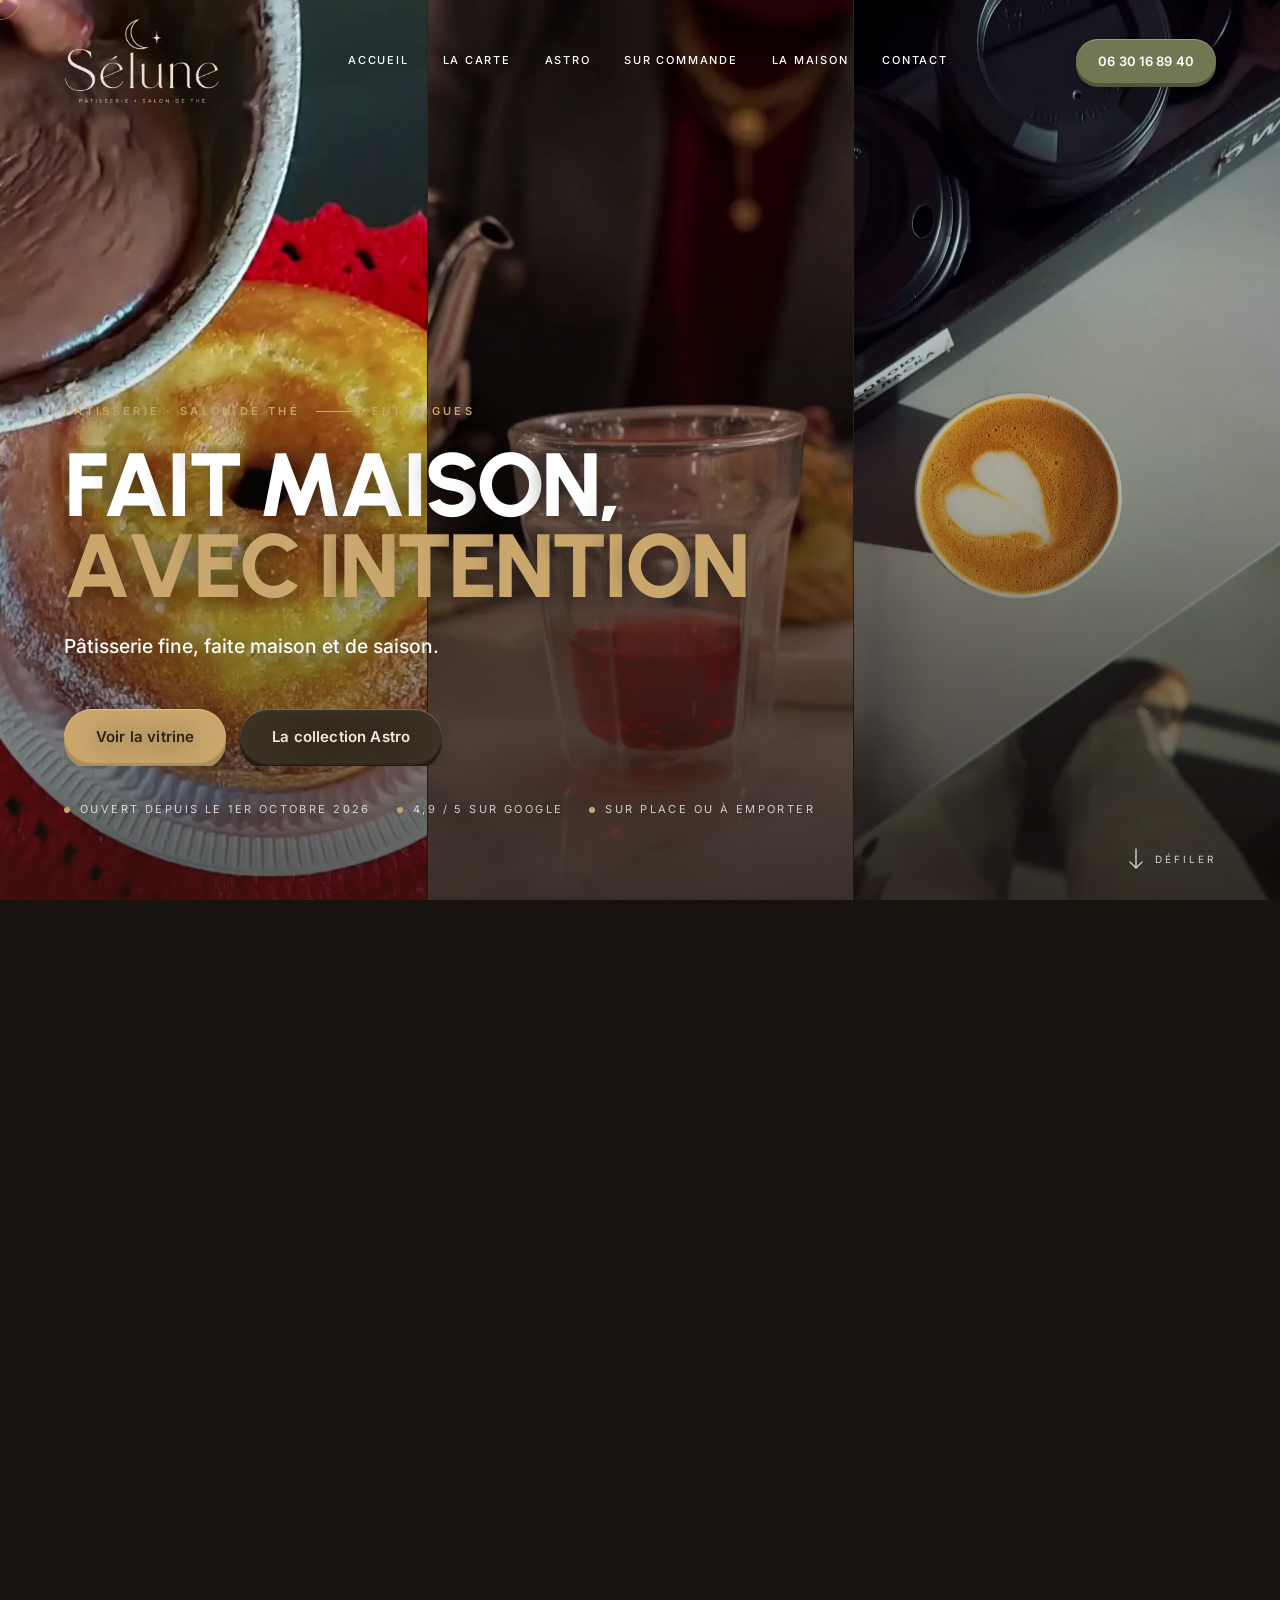
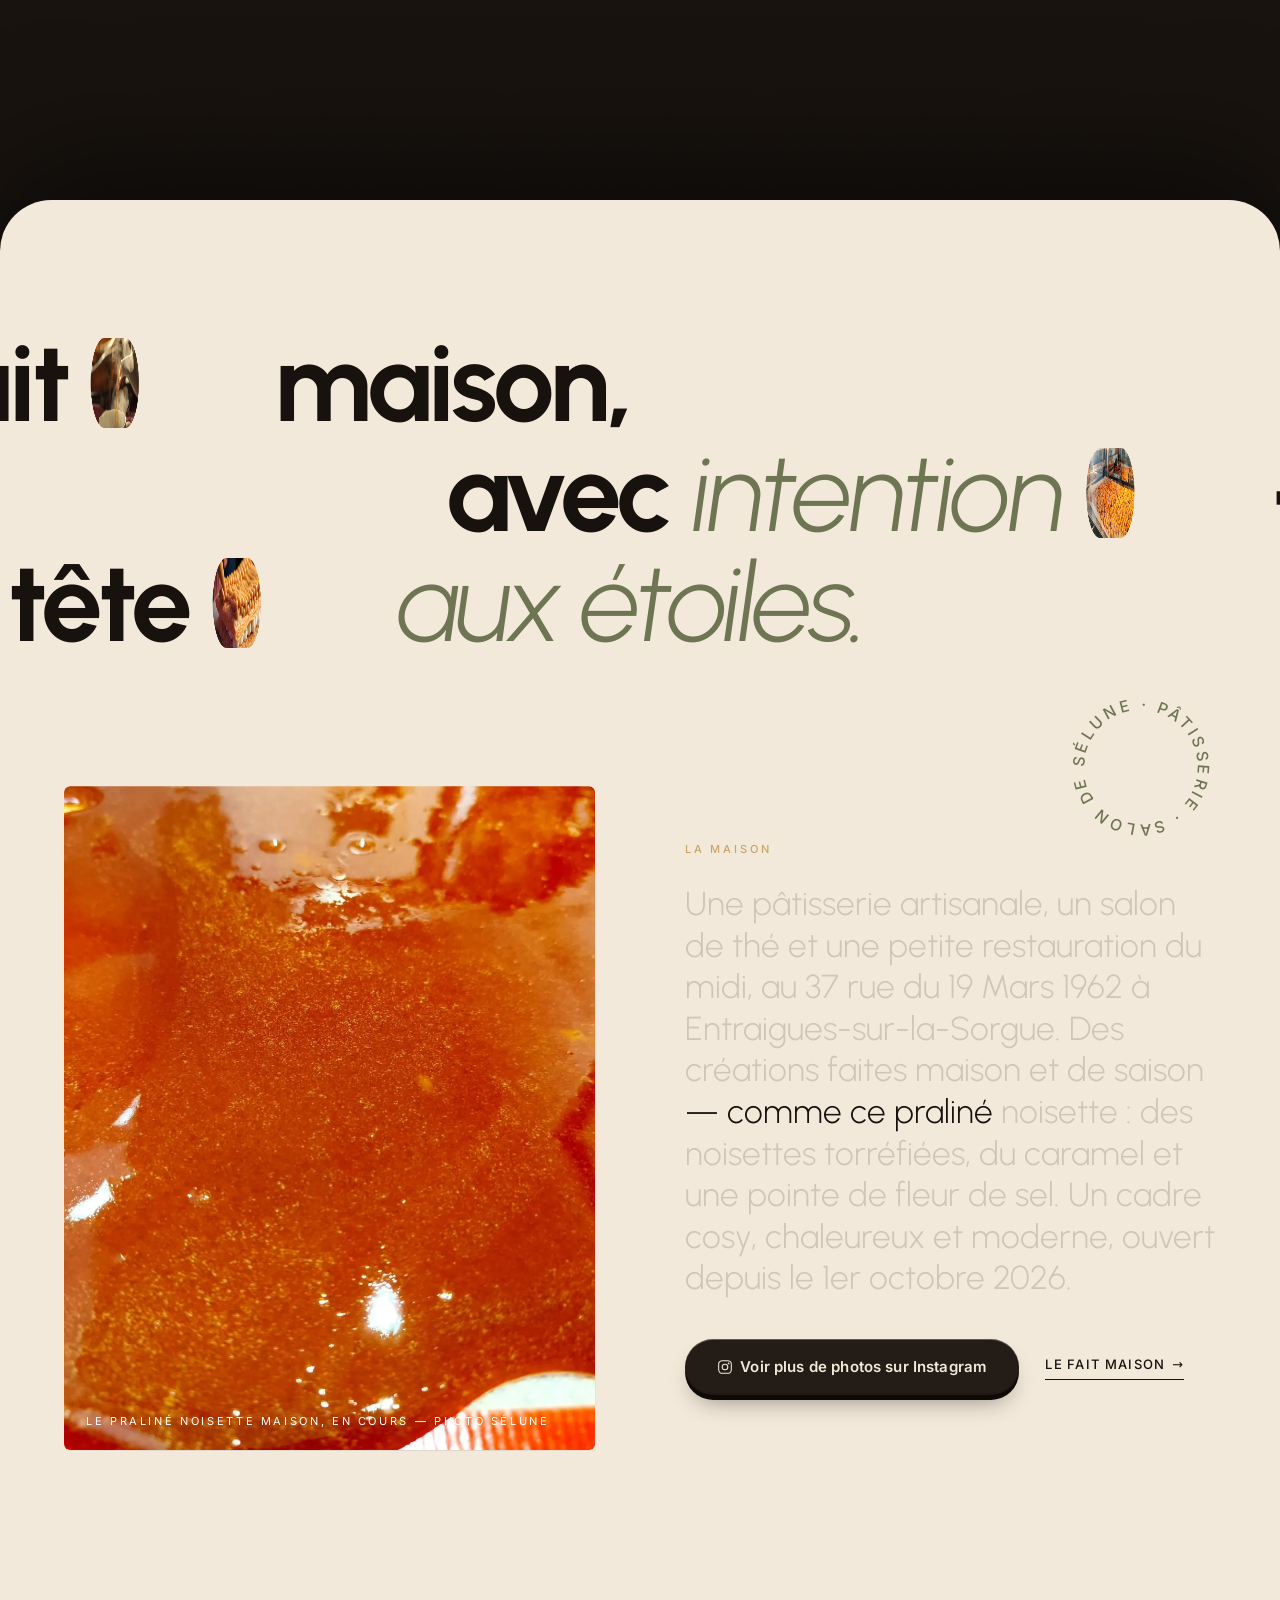
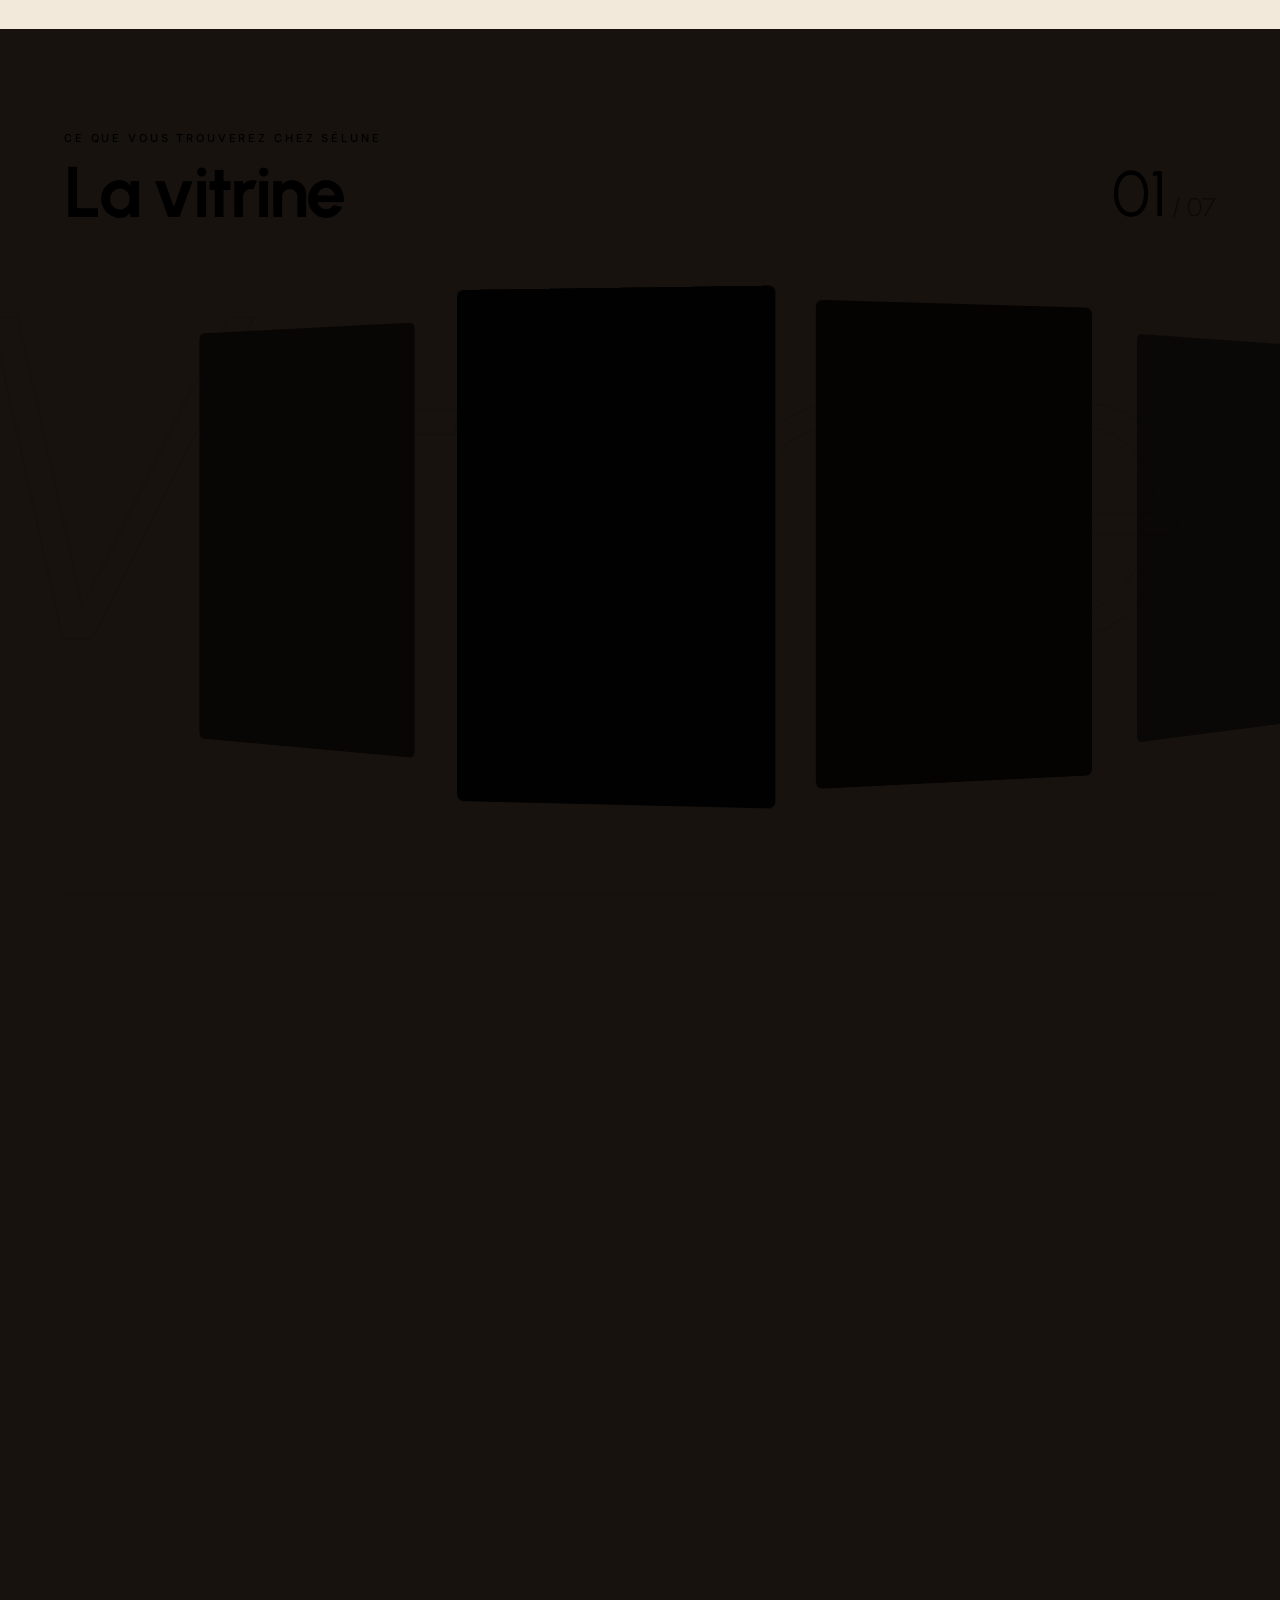
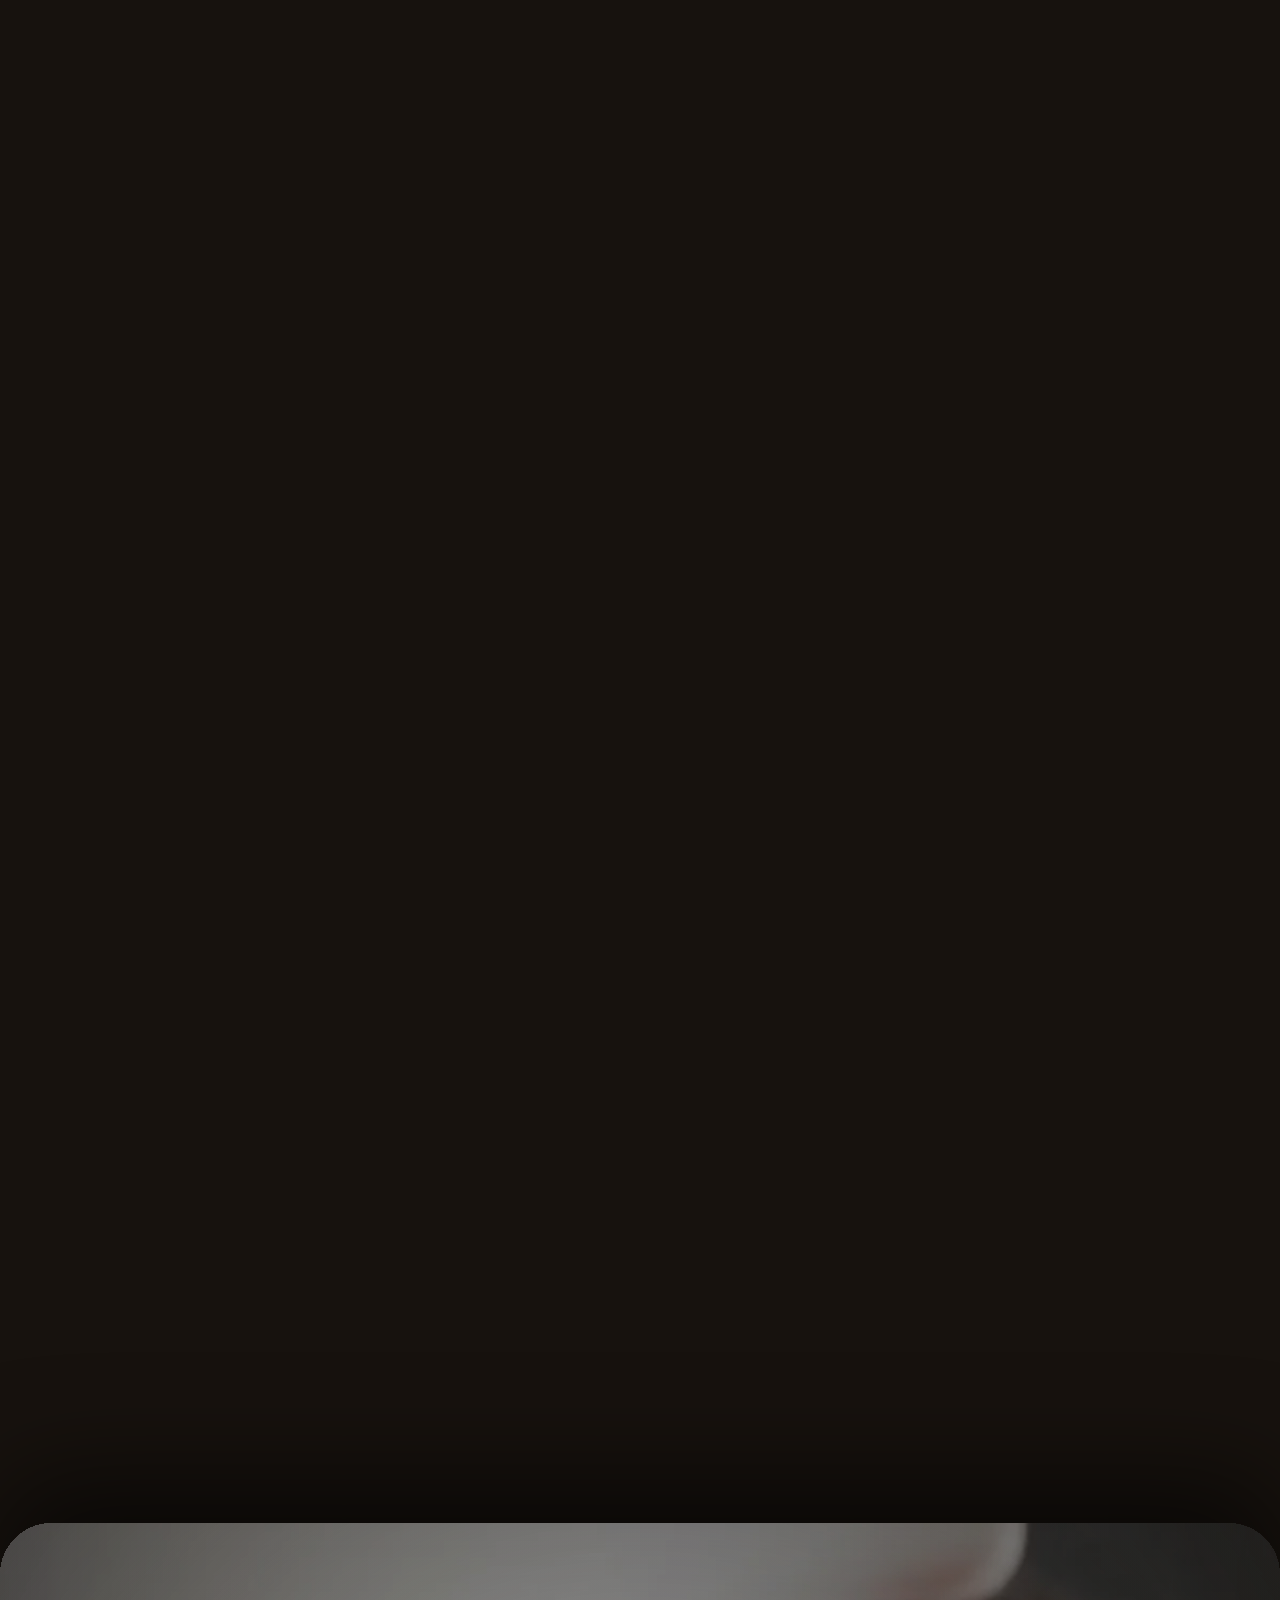
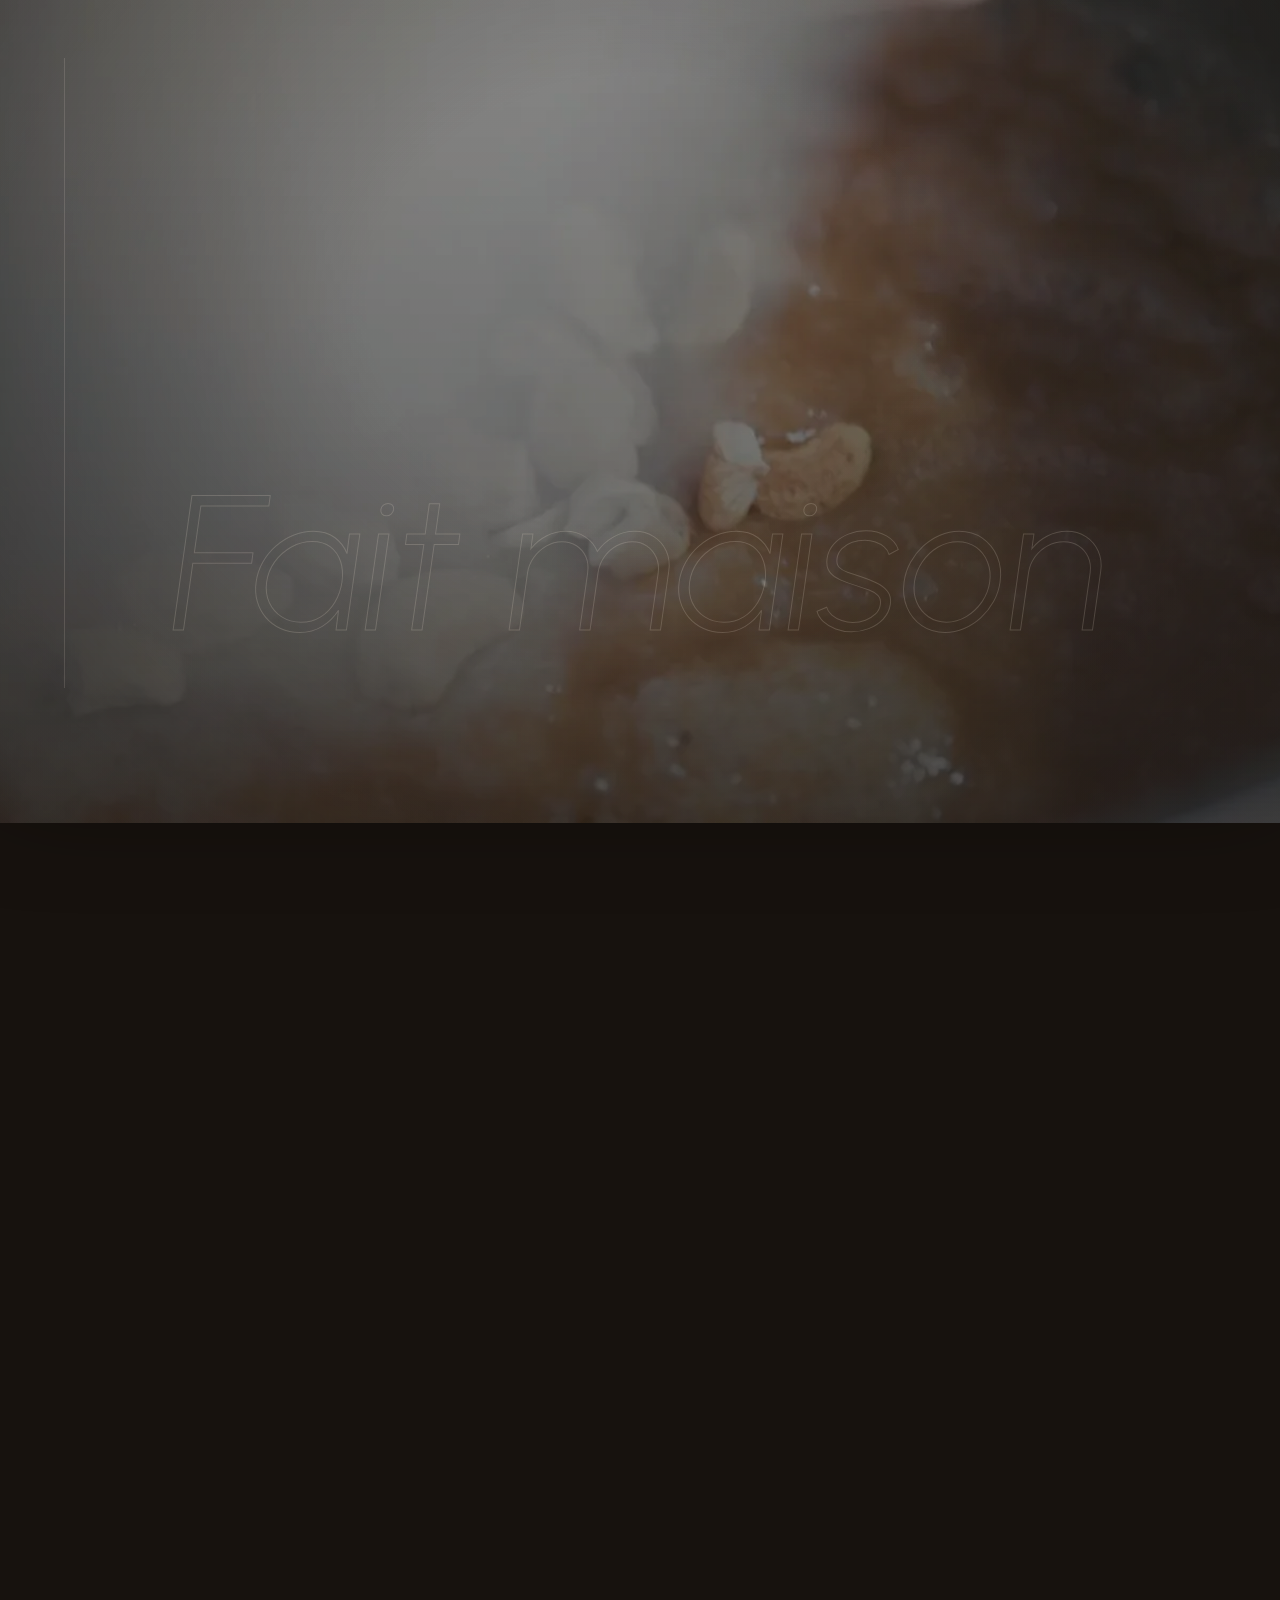
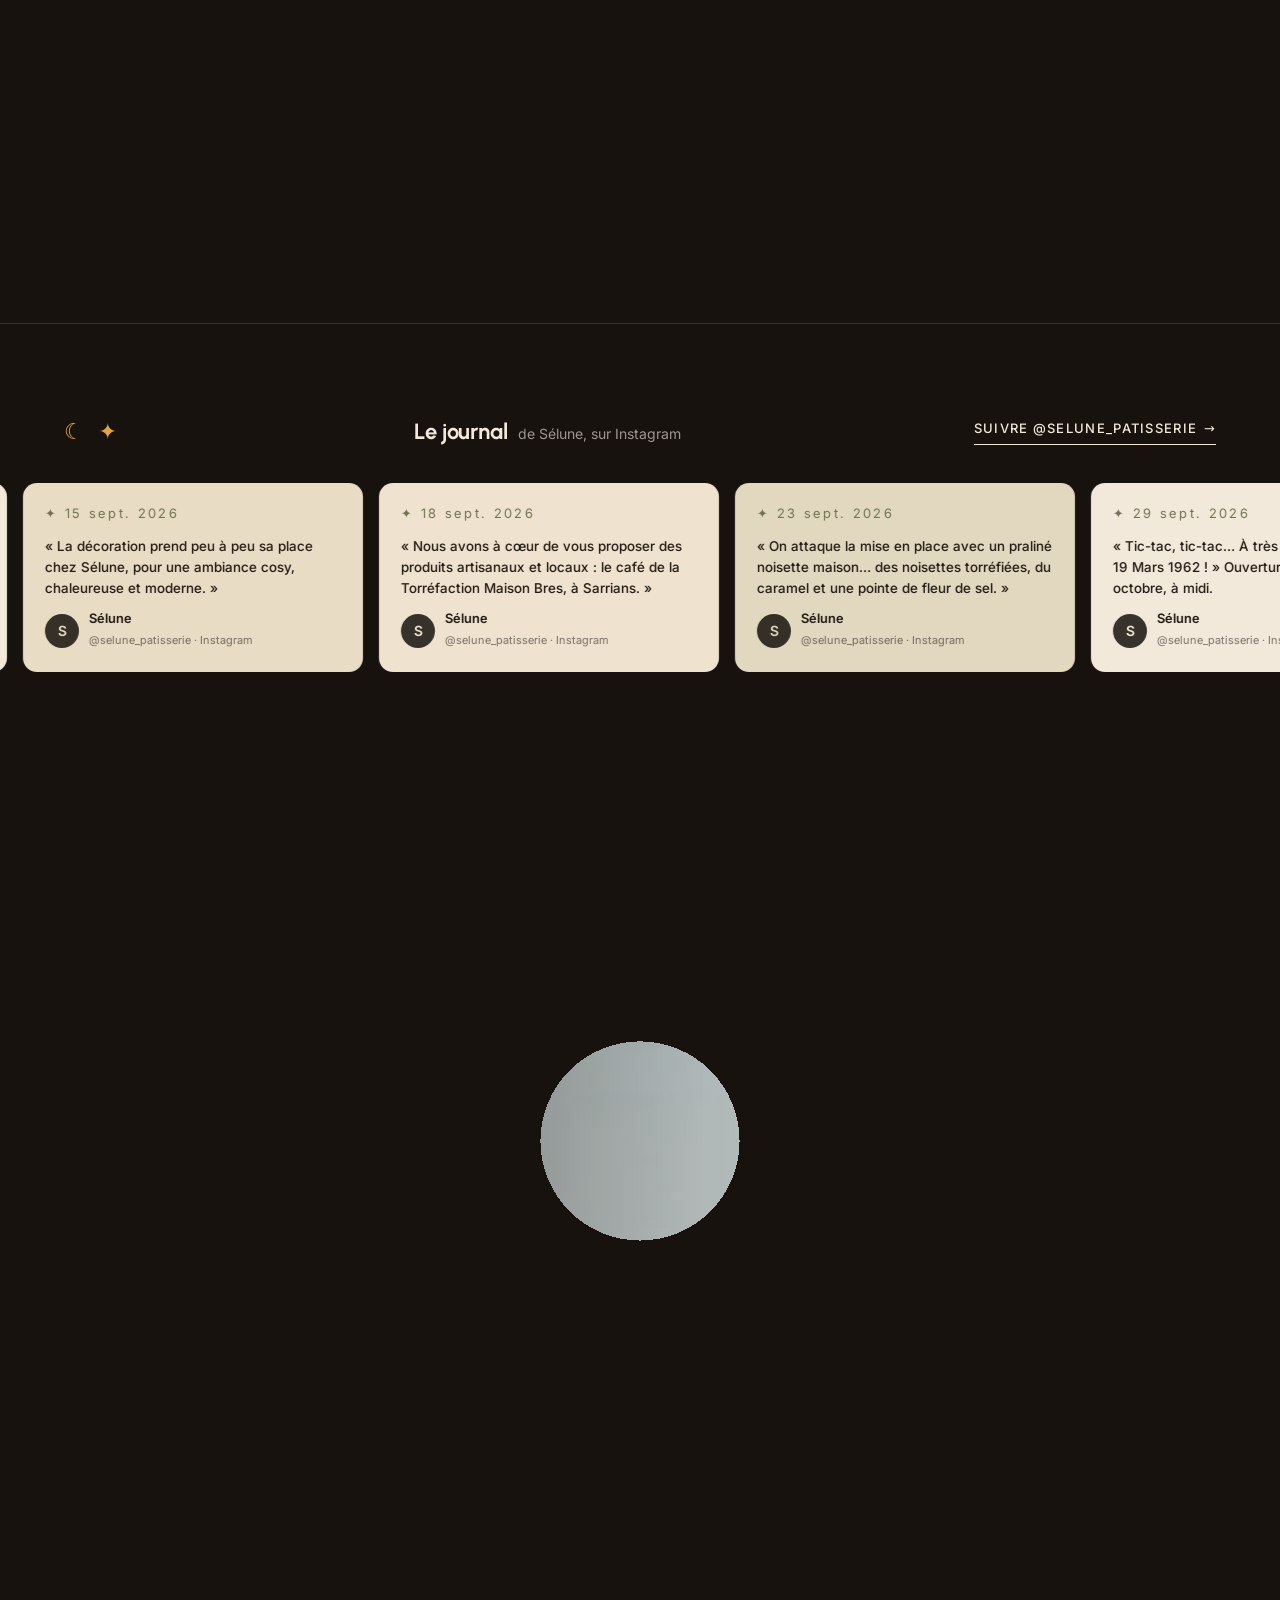
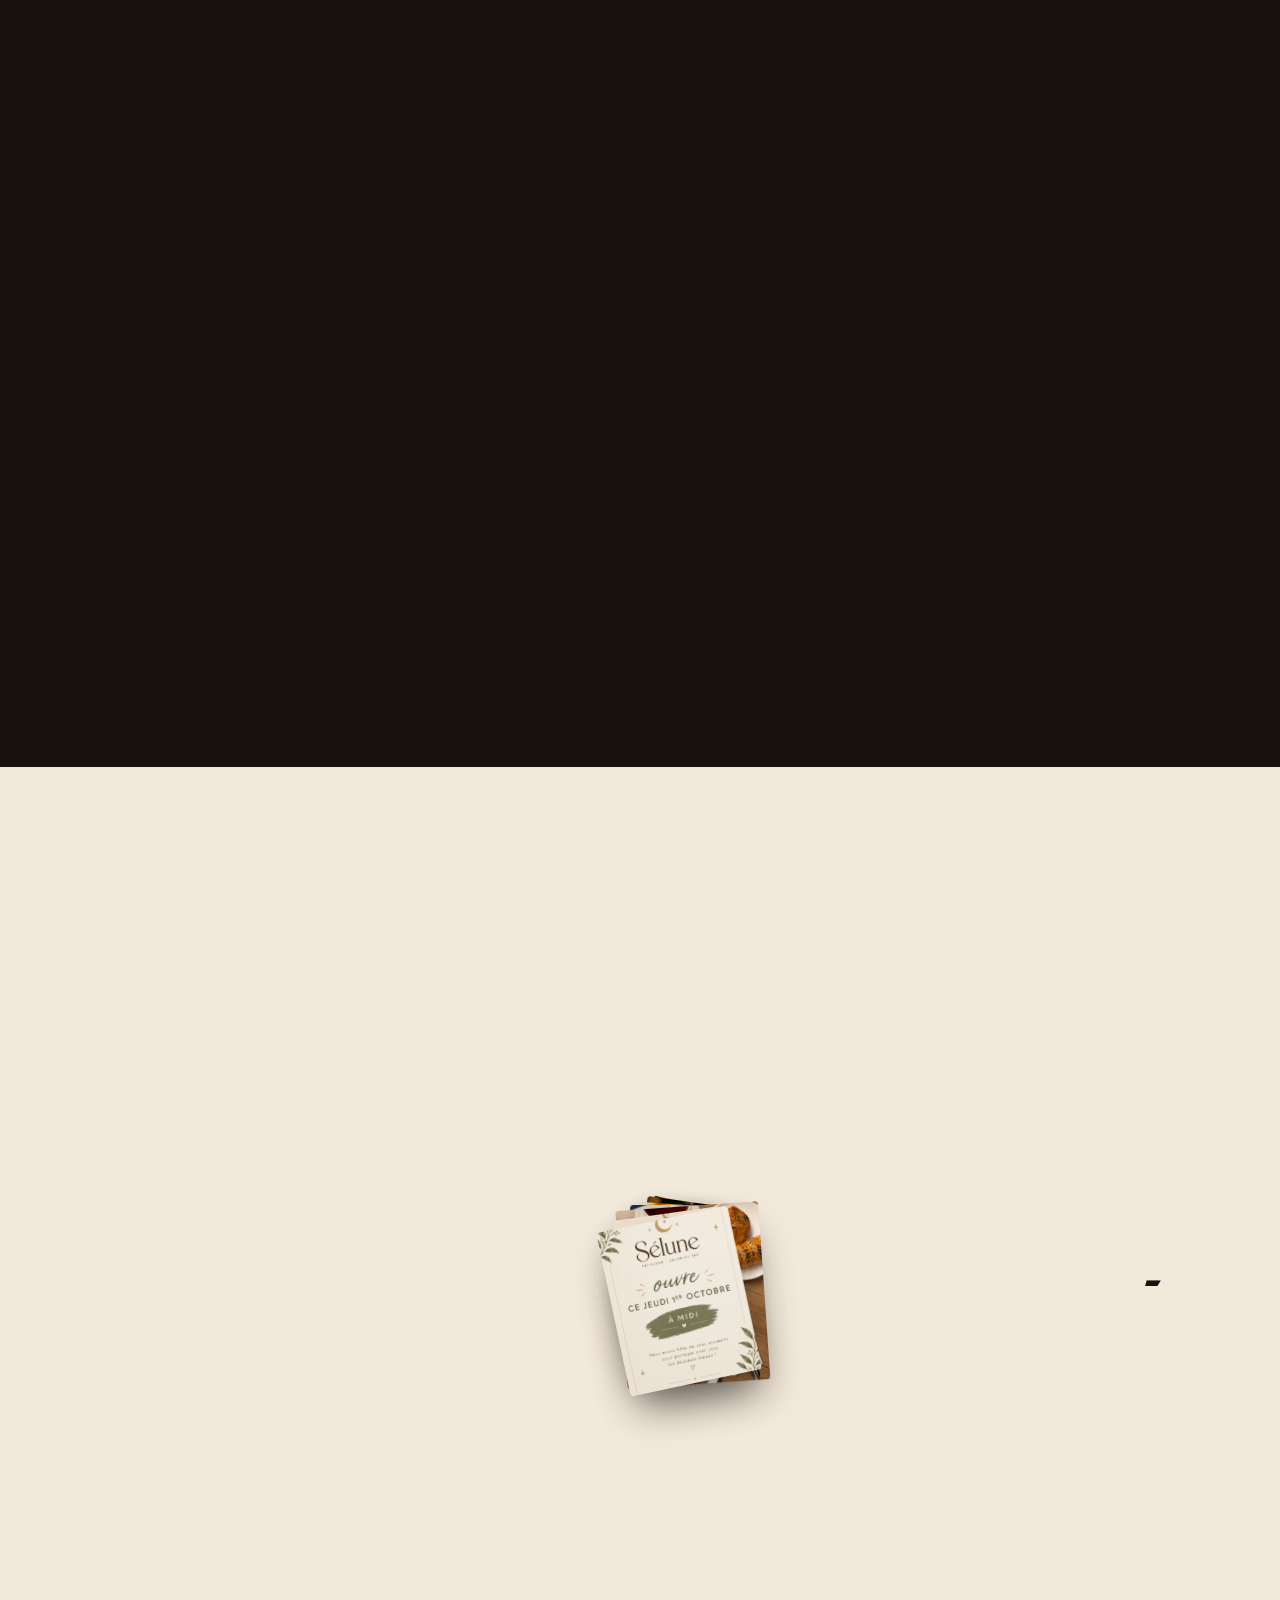
==== commit 6e9ec865: "Sélune : contenu, photos, vidéos et charte de la vraie boutique Textes réécrits à partir des sources" ====
--- a/index.html
+++ b/index.html
@@ -3,14 +3,13 @@
 <head>
 <meta charset="utf-8">
 <meta name="viewport" content="width=device-width, initial-scale=1">
-<title>La Pâtisserie Des Douceurs — Pâtissier chocolatier à Aubière (63)</title>
-<meta name="description" content="La Pâtisserie Des Douceurs, Yohann Girard, pâtissier chocolatier à Aubière (63) depuis 2017. Gâteaux d'anniversaire, entremets, tartes, pièces montées de mariage, chocolats fins, glaces artisanales, pain au levain et baguettes tradition. Sur commande au 06 68 93 24 19.">
-<link rel="canonical" href="https://lapatisseriedesdouceurs.fr/">
-<meta property="og:title" content="La Pâtisserie Des Douceurs — Aubière">
-<meta property="og:description" content="Artisan pâtissier chocolatier à Aubière. Entremets, tartes, chocolats, glaces, gâteaux sur commande. Noté 4,9/5 sur Google.">
+<title>Sélune — Pâtisserie fine &amp; salon de thé à Entraigues-sur-la-Sorgue (84)</title>
+<meta name="description" content="Sélune, pâtisserie artisanale, salon de thé et plats du jour au 37 rue du 19 Mars 1962 à Entraigues-sur-la-Sorgue (84). Fait maison, avec intention : la collection Astro, un gâteau par signe astrologique. Sur place ou à emporter, 06 30 16 89 40.">
+<meta property="og:title" content="Sélune — Pâtisserie &amp; salon de thé, Entraigues-sur-la-Sorgue">
+<meta property="og:description" content="Pâtisserie fine faite maison, salon de thé et plats du jour. La collection Astro : un gâteau par signe. Noté 4,9/5 sur Google.">
 <meta property="og:image" content="img/hero.webp">
 <meta property="og:locale" content="fr_FR">
-<link rel="icon" href="data:image/svg+xml,%3Csvg xmlns='http://www.w3.org/2000/svg' viewBox='0 0 32 32'%3E%3Crect width='32' height='32' rx='8' fill='%23120A0D'/%3E%3Ccircle cx='16' cy='17' r='8' fill='%23E48C9D'/%3E%3Ccircle cx='13' cy='13' r='2.2' fill='%23C4364F'/%3E%3Ccircle cx='19' cy='13' r='2.2' fill='%23C4364F'/%3E%3Ccircle cx='16' cy='10' r='2.2' fill='%23C4364F'/%3E%3C/svg%3E">
+<link rel="icon" href="data:image/svg+xml,%3Csvg xmlns='http://www.w3.org/2000/svg' viewBox='0 0 32 32'%3E%3Crect width='32' height='32' rx='8' fill='%2317120E'/%3E%3Ccircle cx='15' cy='17' r='9' fill='%23F3E9DA'/%3E%3Ccircle cx='19' cy='14' r='8' fill='%2317120E'/%3E%3Ccircle cx='24' cy='9' r='1.6' fill='%23C9A56B'/%3E%3C/svg%3E">
 <link rel="preload" href="fonts/urbanist-latin-800-normal.woff2" as="font" type="font/woff2" crossorigin>
 <link rel="preload" href="fonts/urbanist-latin-300-normal.woff2" as="font" type="font/woff2" crossorigin>
 <link rel="preload" href="fonts/inter-latin-400-normal.woff2" as="font" type="font/woff2" crossorigin>
@@ -20,29 +19,17 @@
 {
   "@context": "https://schema.org",
   "@type": "Bakery",
-  "name": "La Pâtisserie Des Douceurs",
-  "alternateName": "La Patisserie Des Douceurs",
-  "description": "Pâtisserie générale à Aubière : gâteaux d'anniversaire, entremets, tartes et créations sucrées sur commande, pièces montées pour mariages et célébrations, chocolats fins, glaces artisanales, confiseries, pain au levain et baguettes de tradition.",
-  "email": "yohann.girard63@gmail.com",
-  "founder": { "@type": "Person", "name": "Yohann Girard" },
-  "foundingDate": "2017-11",
-  "telephone": "+33668932419",
-  "address": { "@type": "PostalAddress", "streetAddress": "7 rue des Ramacles", "postalCode": "63170", "addressLocality": "Aubière", "addressRegion": "Auvergne-Rhône-Alpes", "addressCountry": "FR" },
-  "geo": { "@type": "GeoCoordinates", "latitude": 45.7500017, "longitude": 3.1126129 },
-  "hasMap": "https://www.google.com/maps/place/La+P%C3%A2tisserie+Des+Douceurs/@45.7500017,3.1126129,17z/data=!3m1!4b1!4m6!3m5!1s0x47f71c6318a7c699:0xd2ce1351e3a34133!8m2!3d45.7500017!4d3.1126129!16s%2Fg%2F11g0hn_td8",
-  "openingHoursSpecification": [
-    { "@type": "OpeningHoursSpecification", "dayOfWeek": ["Tuesday","Wednesday","Thursday","Friday"], "opens": "09:00", "closes": "12:30" },
-    { "@type": "OpeningHoursSpecification", "dayOfWeek": ["Tuesday","Wednesday","Thursday","Friday"], "opens": "15:00", "closes": "18:30" },
-    { "@type": "OpeningHoursSpecification", "dayOfWeek": "Saturday", "opens": "09:00", "closes": "13:30" },
-    { "@type": "OpeningHoursSpecification", "dayOfWeek": "Sunday", "opens": "09:00", "closes": "12:30" }
-  ],
-  "aggregateRating": { "@type": "AggregateRating", "ratingValue": "4.9", "bestRating": "5", "reviewCount": "50" },
-  "sameAs": ["https://www.instagram.com/lapatisseriedesdouceurs/", "https://www.facebook.com/p/La-p%C3%A2tisserie-des-douceurs-100042399776991/"],
-  "paymentAccepted": "Carte bancaire, sans contact, espèces",
-  "priceRange": "€€",
+  "name": "Sélune",
+  "description": "Pâtisserie artisanale, salon de thé et petite restauration du midi à Entraigues-sur-la-Sorgue : créations faites maison et de saison, collection Astro (un gâteau par signe astrologique), café de la Torréfaction Maison Bres. Sur place ou à emporter.",
+  "founder": { "@type": "Person", "name": "Julie Vallier" },
+  "foundingDate": "2026-06-18",
+  "telephone": "+33630168940",
+  "address": { "@type": "PostalAddress", "streetAddress": "37 rue du 19 Mars 1962", "postalCode": "84320", "addressLocality": "Entraigues-sur-la-Sorgue", "addressRegion": "Provence-Alpes-Côte d'Azur", "addressCountry": "FR" },
+  "geo": { "@type": "GeoCoordinates", "latitude": 44.003626, "longitude": 4.927412 },
+  "hasMap": "https://www.google.com/maps?cid=17615685143766384162",
+  "sameAs": ["https://www.instagram.com/selune_patisserie/"],
   "servesCuisine": "Pâtisserie française",
-  "isAccessibleForFree": false,
-  "amenityFeature": [{ "@type": "LocationFeatureSpecification", "name": "Accès PMR", "value": true }]
+  "identifier": "SIRET 10667006000016"
 }
 </script>
 </head>
@@ -54,8 +41,8 @@
 <div class="loader" id="loader">
   <div class="loader__inner">
     <img class="loader__logo" src="img/logo.webp" alt="">
-    <span class="loader__mark" data-letters>Pâtisserie des Douceurs</span>
-    <span class="loader__sub">Aubière · Depuis 2017</span>
+    <span class="loader__mark" data-letters>Sélune</span>
+    <span class="loader__sub">Pâtisserie · Salon de thé</span>
   </div>
   <span class="loader__count"><b id="loadCount">00</b></span>
 </div>
@@ -66,14 +53,14 @@
 <!-- ══════════ NAV ══════════ -->
 <header class="nav" id="nav">
   <button class="nav__burger" id="burger" aria-label="Menu"><i></i><i></i></button>
-  <a class="nav__logo" href="index.html" aria-label="Pâtisserie des Douceurs">
-    <img class="nav__logo-img" src="img/logo.webp" alt="Pâtisserie des Douceurs">
+  <a class="nav__logo" href="index.html" aria-label="Sélune">
+    <img class="nav__logo-img" src="img/logo.webp" alt="Sélune — pâtisserie, salon de thé">
   </a>
-  <nav class="nav__links"><a href="index.html">Accueil</a><a href="carte.html">La carte</a><a href="mariages.html">Mariages</a><a href="saisons.html">Saisons</a><a href="a-propos.html">La maison</a><a href="contact.html">Contact</a></nav>
-  <a class="btn btn--pill" href="tel:+33668932419" data-cursor="Appeler" data-magnet>06 68 93 24 19</a>
+  <nav class="nav__links"><a href="index.html">Accueil</a><a href="carte.html">La carte</a><a href="astro.html">Astro</a><a href="commandes.html">Sur commande</a><a href="a-propos.html">La maison</a><a href="contact.html">Contact</a></nav>
+  <a class="btn btn--pill" href="tel:+33630168940" data-cursor="Appeler" data-magnet>06 30 16 89 40</a>
 </header>
 <div class="menu" id="menu">
-  <a href="index.html">Accueil</a><a href="carte.html">La carte</a><a href="mariages.html">Mariages</a><a href="saisons.html">Saisons</a><a href="a-propos.html">La maison</a><a href="contact.html">Contact</a>
+  <a href="index.html">Accueil</a><a href="carte.html">La carte</a><a href="astro.html">Astro</a><a href="commandes.html">Sur commande</a><a href="a-propos.html">La maison</a><a href="contact.html">Contact</a>
 </div>
 
 <main id="top">
@@ -89,22 +76,22 @@
   </div>
   <script>(function(){var hd=(window.innerWidth>760||window.devicePixelRatio>2);document.querySelectorAll('.hero__video').forEach(function(v){v.src=hd?v.dataset.srcHd:v.dataset.srcSd;});})();</script>
   <div class="hero__text">
-    <p class="hero__eyebrow"><span data-letters>Pâtissier · Chocolatier · Boulanger</span><i></i><span data-letters>Aubière</span></p>
+    <p class="hero__eyebrow"><span data-letters>Pâtisserie · Salon de thé</span><i></i><span data-letters>Entraigues</span></p>
     <h1 class="hero__title">
-      <span class="hero__line" data-letters>La Pâtisserie</span>
-      <span class="hero__line" data-letters>Des Douceurs</span>
+      <span class="hero__line" data-letters>Fait maison,</span>
+      <span class="hero__line" data-letters>avec intention</span>
     </h1>
     <div class="hero__lines" aria-live="polite">
-      <p>Gâteaux d'anniversaire et pièces montées, sur commande.</p>
-      <p>Chocolats fins, glaces artisanales, confiseries.</p>
-      <p>Pain au levain et baguettes de tradition, chaque matin.</p>
-      <p>Tout est fait à l'atelier, 7 rue des Ramacles à Aubière.</p>
+      <p>Pâtisserie fine, faite maison et de saison.</p>
+      <p>Un salon de thé, et des plats du jour le midi.</p>
+      <p>Chaque mois, un gâteau pour le signe astrologique.</p>
+      <p>Sur place ou à emporter, 37 rue du 19 Mars 1962.</p>
     </div>
     <div class="hero__actions">
       <a class="btn btn--light" href="#produits" data-cursor="Découvrir" data-magnet>Voir la vitrine</a>
-      <a class="btn btn--ghost" href="mariages.html" data-magnet>Commander un gâteau</a>
-    </div>
-    <ul class="hero__meta"><li>Depuis 2017</li><li>4,9 / 5 sur Google</li><li>Ouvert du mardi au dimanche</li></ul>
+      <a class="btn btn--ghost" href="astro.html" data-magnet>La collection Astro</a>
+    </div>
+    <ul class="hero__meta"><li>Ouvert depuis le 1er octobre 2026</li><li>4,9 / 5 sur Google</li><li>Sur place ou à emporter</li></ul>
   </div>
   <a class="hero__scroll" href="#manifeste" aria-label="Défiler">
     <svg width="14" height="22" viewBox="0 0 14 22" fill="none"><path d="M7 1v19M1 14l6 6 6-6" stroke="currentColor" stroke-width="1.4" stroke-linecap="round" stroke-linejoin="round"/></svg>
@@ -115,25 +102,25 @@
 
 <!-- ══════════ 2. MANIFESTE — lignes géantes en contre-sens ══════════ -->
 <section class="manifeste" id="manifeste">
-  <div class="mani__lines" aria-label="Entremets, chocolat fin, et surtout le temps.">
-    <div class="mani__line" data-shift="-1"><span>Entremets</span><img class="mani__inline" src="img/berries.webp" alt=""><span>d'abord,</span></div>
-    <div class="mani__line mani__line--right" data-shift="1"><span>chocolat</span><span class="it">fin</span><img class="mani__inline" src="img/croissant.webp" alt=""><span>&amp;</span></div>
-    <div class="mani__line" data-shift="-1"><span>surtout</span><img class="mani__inline" src="img/hands.webp" alt=""><span class="it">le temps.</span></div>
+  <div class="mani__lines" aria-label="Fait maison, avec intention — la tête aux étoiles.">
+    <div class="mani__line" data-shift="-1"><span>Fait</span><img class="mani__inline" src="img/berries.webp" alt=""><span>maison,</span></div>
+    <div class="mani__line mani__line--right" data-shift="1"><span>avec</span><span class="it">intention</span><img class="mani__inline" src="img/croissant.webp" alt=""><span>—</span></div>
+    <div class="mani__line" data-shift="-1"><span>la tête</span><img class="mani__inline" src="img/hands.webp" alt=""><span class="it">aux étoiles.</span></div>
   </div>
   <div class="mani__grid">
     <figure class="mani__fig" data-reveal-clip>
-      <img src="img/maison-framboise.webp" alt="La tarte chocolat-framboise de la boutique, cuite du matin" loading="lazy" data-parallax-img>
-      <figcaption>La framboise est au rendez-vous — photo de la boutique</figcaption>
+      <img src="img/maison-framboise.webp" alt="Le caramel du praliné noisette maison, en préparation chez Sélune" loading="lazy" data-parallax-img>
+      <figcaption>Le praliné noisette maison, en cours — photo Sélune</figcaption>
     </figure>
     <div class="mani__text">
       <p class="eyebrow" data-reveal>La maison</p>
-      <p class="mani__p" data-scrub-words>Une boutique d'artisan, à deux pas du marché d'Aubière. Yohann Girard y fabrique tout lui-même : gâteaux d'anniversaire, entremets, tartes, pièces montées, chocolats fins, glaces artisanales, confiseries — et le pain, au levain, avec des farines soigneusement sélectionnées. Des desserts équilibrés, jamais écœurants, et un accueil que les clients citent presque autant que les gâteaux.</p>
+      <p class="mani__p" data-scrub-words>Une pâtisserie artisanale, un salon de thé et une petite restauration du midi, au 37 rue du 19 Mars 1962 à Entraigues-sur-la-Sorgue. Des créations faites maison et de saison — comme ce praliné noisette : des noisettes torréfiées, du caramel et une pointe de fleur de sel. Un cadre cosy, chaleureux et moderne, ouvert depuis le 1er octobre 2026.</p>
       <div class="mani__ctas" data-reveal>
-        <a class="btn btn--noir" href="https://www.instagram.com/lapatisseriedesdouceurs/" target="_blank" rel="noopener" data-cursor="Ouvrir" data-magnet><svg width="16" height="16" viewBox="0 0 24 24" fill="none" aria-hidden="true"><rect x="2.5" y="2.5" width="19" height="19" rx="5.5" stroke="currentColor" stroke-width="1.6"/><circle cx="12" cy="12" r="4.2" stroke="currentColor" stroke-width="1.6"/><circle cx="17.4" cy="6.6" r="1.3" fill="currentColor"/></svg>Voir plus de photos sur Instagram</a>
-        <a class="link" href="#atelier">Découvrir l'atelier <i>→</i></a>
+        <a class="btn btn--noir" href="https://www.instagram.com/selune_patisserie/" target="_blank" rel="noopener" data-cursor="Ouvrir" data-magnet><svg width="16" height="16" viewBox="0 0 24 24" fill="none" aria-hidden="true"><rect x="2.5" y="2.5" width="19" height="19" rx="5.5" stroke="currentColor" stroke-width="1.6"/><circle cx="12" cy="12" r="4.2" stroke="currentColor" stroke-width="1.6"/><circle cx="17.4" cy="6.6" r="1.3" fill="currentColor"/></svg>Voir plus de photos sur Instagram</a>
+        <a class="link" href="#atelier">Le fait maison <i>→</i></a>
       </div>
     </div>
-    <span class="mani__badge" data-speed="-0.5" aria-hidden="true"><svg viewBox="0 0 100 100"><path id="circ" d="M50,50 m-38,0 a38,38 0 1,1 76,0 a38,38 0 1,1 -76,0" fill="none"/><text><textPath href="#circ">PÂTISSERIE DES DOUCEURS · AUBIÈRE · DEPUIS 2017 · </textPath></text></svg></span>
+    <span class="mani__badge" data-speed="-0.5" aria-hidden="true"><svg viewBox="0 0 100 100"><path id="circ" d="M50,50 m-38,0 a38,38 0 1,1 76,0 a38,38 0 1,1 -76,0" fill="none"/><text><textPath href="#circ">SÉLUNE · PÂTISSERIE · SALON DE THÉ · </textPath></text></svg></span>
   </div>
 </section>
 
@@ -142,41 +129,41 @@
   <div class="vitrine__pin">
     <span class="vitrine__ghost" aria-hidden="true">Vitrine</span>
     <header class="vitrine__head">
-      <div><p class="eyebrow" data-reveal>Ce que vous trouverez en boutique</p><h2 class="h2" data-letters>La vitrine</h2></div>
+      <div><p class="eyebrow" data-reveal>Ce que vous trouverez chez Sélune</p><h2 class="h2" data-letters>La vitrine</h2></div>
       <p class="vitrine__count"><b id="vCur">01</b><span>/ 07</span></p>
     </header>
     <div class="vitrine__track" id="track">
       <article class="card" data-cursor="Voir">
         <div class="card__img"><img src="img/cake-1.webp" alt="" loading="lazy"></div>
-        <div class="card__body"><span class="card__n">01</span><h3>Entremets</h3><p>Mousses légères, biscuits moelleux, glaçages soignés — la pièce maîtresse de la vitrine</p><b>Prix en boutique</b></div>
+        <div class="card__body"><span class="card__n">01</span><h3>Pâtisserie fine</h3><p>Petits gâteaux et entremets faits maison, de saison</p><b>Prix en boutique</b></div>
       </article>
       <article class="card" data-cursor="Voir">
         <div class="card__img"><img src="img/cake-6.webp" alt="" loading="lazy"></div>
-        <div class="card__body"><span class="card__n">02</span><h3>Tartes</h3><p>Tarte aux myrtilles, tartes de saison, pâte fine et garniture généreuse</p><b>Prix en boutique</b></div>
+        <div class="card__body"><span class="card__n">02</span><h3>La collection Astro</h3><p>Un petit gâteau par signe astrologique, renouvelé chaque mois — le Scorpion en ce moment</p><b>Grand format sur commande</b></div>
       </article>
       <article class="card" data-cursor="Voir">
         <div class="card__img"><img src="img/cake-3.webp" alt="" loading="lazy"></div>
-        <div class="card__body"><span class="card__n">03</span><h3>Forêt-noire</h3><p>Le classique chocolat-cerise, revisité avec justesse</p><b>Prix en boutique</b></div>
+        <div class="card__body"><span class="card__n">03</span><h3>Salon de thé</h3><p>Thé, chocolat chaud et douceurs, sur place dans un cadre cosy</p><b>Sur place</b></div>
       </article>
       <article class="card" data-cursor="Voir">
         <div class="card__img"><img src="img/macaron.webp" alt="" loading="lazy"></div>
-        <div class="card__body"><span class="card__n">04</span><h3>Chocolats &amp; confiserie</h3><p>Bonbons de chocolat et confiseries faits maison — « un superbe chocolatier »</p><b>Prix en boutique</b></div>
+        <div class="card__body"><span class="card__n">04</span><h3>Le café de Sarrians</h3><p>Le café de la Torréfaction Maison Bres, à Sarrians : artisanal et local</p><b>Sur place ou à emporter</b></div>
       </article>
       <article class="card" data-cursor="Voir">
         <div class="card__img"><img src="img/cake-5.webp" alt="" loading="lazy"></div>
-        <div class="card__body"><span class="card__n">05</span><h3>Glaces</h3><p>Glaces et sorbets artisanaux à la belle saison</p><b>Prix en boutique</b></div>
+        <div class="card__body"><span class="card__n">05</span><h3>Le midi</h3><p>Petite restauration et plat du jour, faits maison</p><b>Sur place ou à emporter</b></div>
       </article>
       <article class="card" data-cursor="Voir">
         <div class="card__img"><img src="img/tart.webp" alt="" loading="lazy"></div>
-        <div class="card__body"><span class="card__n">06</span><h3>Galettes &amp; bûches</h3><p>Galette individuelle au feuilletage croustillant en janvier, bûches maison à Noël</p><b>Selon saison</b></div>
+        <div class="card__body"><span class="card__n">06</span><h3>Formule goûter</h3><p>Un cookie ou une part de cake, avec un jus Kookabara ou un chocolat chaud</p><b>6 €</b></div>
       </article>
       <article class="card" data-cursor="Voir">
         <div class="card__img"><img src="img/atelier.webp" alt="" loading="lazy"></div>
-        <div class="card__body"><span class="card__n">07</span><h3>Pain au levain &amp; tradition</h3><p>Baguettes de tradition et pains au levain, farines soigneusement sélectionnées</p><b>Prix en boutique</b></div>
+        <div class="card__body"><span class="card__n">07</span><h3>Le lieu</h3><p>Une ambiance cosy, chaleureuse et moderne</p><b>37 rue du 19 Mars 1962</b></div>
       </article>
       <article class="card card--end">
-        <p>La vitrine change avec les saisons. Suivez-la sur Instagram.</p>
-        <a class="btn btn--light" href="https://www.instagram.com/lapatisseriedesdouceurs/" target="_blank" rel="noopener" data-cursor="Ouvrir" data-magnet><svg class="ig-ico" viewBox="0 0 24 24" fill="none" aria-hidden="true"><rect x="2.5" y="2.5" width="19" height="19" rx="5.5" stroke="currentColor" stroke-width="1.8"/><circle cx="12" cy="12" r="4.2" stroke="currentColor" stroke-width="1.8"/><circle cx="17.4" cy="6.6" r="1.4" fill="currentColor"/></svg>@lapatisseriedesdouceurs</a>
+        <p>La vitrine change avec les saisons — et avec les signes. Suivez-la sur Instagram.</p>
+        <a class="btn btn--light" href="https://www.instagram.com/selune_patisserie/" target="_blank" rel="noopener" data-cursor="Ouvrir" data-magnet><svg class="ig-ico" viewBox="0 0 24 24" fill="none" aria-hidden="true"><rect x="2.5" y="2.5" width="19" height="19" rx="5.5" stroke="currentColor" stroke-width="1.8"/><circle cx="12" cy="12" r="4.2" stroke="currentColor" stroke-width="1.8"/><circle cx="17.4" cy="6.6" r="1.4" fill="currentColor"/></svg>@selune_patisserie</a>
       </article>
     </div>
     <div class="vitrine__bar"><i id="vBar"></i></div>
@@ -194,64 +181,64 @@
   <div class="atelier__steps">
     <div class="step" data-3d>
       <span class="step__n">01</span>
-      <div class="step__body"><h3>Un artisan, un atelier</h3><p>Yohann Girard s'installe à Aubière en novembre 2017. Depuis, tout ce qui est en vitrine est fabriqué sur place : pâtisserie générale, chocolats fins, glaces artisanales, confiseries, pain au levain et baguettes de tradition.</p></div>
+      <div class="step__body"><h3>Fait maison, avec intention</h3><p>Une pâtisserie artisanale, un salon de thé et une petite restauration du midi : des créations faites maison et de saison, avec passion et gourmandise.</p></div>
     </div>
     <div class="step step--right" data-3d>
       <span class="step__n">02</span>
-      <div class="step__body"><h3>Le marché d'Aubière</h3><p>Le dimanche matin, les douceurs se trouvent aussi sur le marché — la boutique est à quelques pas.</p></div>
+      <div class="step__body"><h3>Le praliné, maison aussi</h3><p>Des noisettes torréfiées, du caramel et une pointe de fleur de sel. Ce praliné n'attend plus qu'une chose : se glisser dans les gâteaux.</p></div>
     </div>
     <div class="step" data-3d>
       <span class="step__n">03</span>
-      <div class="step__body"><h3>Sur commande, même en 24 h</h3><p>Gâteaux d'anniversaire, entremets, créations sucrées, pièces montées pour mariages et célébrations. Livraison possible le jour même.</p></div>
+      <div class="step__body"><h3>Artisanal et local</h3><p>Le café vient de la Torréfaction Maison Bres, à Sarrians, dans le Vaucluse. Produits artisanaux et locaux, choisis pour le salon de thé.</p></div>
     </div>
     <div class="step step--stats" data-3d>
-      <div><b data-count="2017">0</b><span>Ouverture de la boutique</span></div>
+      <div><b data-count="2026">0</b><span>Ouverture, le 1er octobre</span></div>
       <div><b>4,9<small>/5</small></b><span>Note Google</span></div>
-      <div><b data-count="50">0</b><span>Avis clients</span></div>
-    </div>
-  </div>
-</section>
-
-
-<!-- ══════════ 4b. AVIS GOOGLE — bandeau défilant ══════════ -->
-<section class="avis-band" aria-label="Avis Google">
+      <div><b data-count="12">0</b><span>Signes, un gâteau par mois</span></div>
+    </div>
+  </div>
+</section>
+
+
+<!-- ══════════ 4b. JOURNAL INSTAGRAM — bandeau défilant ══════════ -->
+<section class="avis-band" aria-label="Le journal de Sélune">
   <div class="avis-band__head">
-    <span class="avis-band__stars" aria-hidden="true">★★★★★</span>
-    <p class="avis-band__note"><b>4,9 / 5</b> sur Google — une cinquantaine d'avis</p>
-    <a class="link" href="https://share.google/u4BPhog5sqUFzvgVQ" target="_blank" rel="noopener" data-cursor="Ouvrir">Voir tous les avis <i>→</i></a>
-  </div>
-  <div class="marquee avis-band__row"><div class="marquee__row" data-marquee><span class="avis-band__set"><article class="acard" style="--t:#F7D8D4"><div class="acard__stars" aria-label="5 étoiles sur 5">★★★★★</div><p>« Une magnifique Pavlova, subtilement équilibrée et dosée… et je ne vous parle pas des chocolats ! À consommer sans modération. »</p><footer><i>N</i><div><b>NathR63</b><span>il y a 7 mois · Google</span></div></footer></article><article class="acard" style="--t:#F9E4C8"><div class="acard__stars" aria-label="5 étoiles sur 5">★★★★★</div><p>« Croquant au chocolat pour 10 personnes : tout le monde s'est régalé. Parts généreuses, rapport qualité-prix excellent. »</p><footer><i>J</i><div><b>Jean-André Josset</b><span>il y a 1 mois · Google</span></div></footer></article><article class="acard" style="--t:#F6ECD2"><div class="acard__stars" aria-label="5 étoiles sur 5">★★★★★</div><p>« Absolument fabuleux ! Le gâteau était incroyable et délicieux. Tout le monde a été impressionné par votre travail. »</p><footer><i>L</i><div><b>Lyly Loubry</b><span>il y a 1 an · Google</span></div></footer></article><article class="acard" style="--t:#DDEBD9"><div class="acard__stars" aria-label="5 étoiles sur 5">★★★★★</div><p>« Super gâteau d'anniversaire pour ma fille, je recommande vivement. Les macarons étaient délicieux. »</p><footer><i>J</i><div><b>Jessica Giraud</b><span>il y a 3 semaines · Google</span></div></footer></article><article class="acard" style="--t:#E3DDF2"><div class="acard__stars" aria-label="5 étoiles sur 5">★★★★★</div><p>« Le gâteau au chocolat était fin, subtil et parfaitement équilibré. Une très belle découverte, je reviendrai sans hésiter ! »</p><footer><i>C</i><div><b>Clare Besançon</b><span>il y a 6 mois · Google</span></div></footer></article><article class="acard" style="--t:#F3D7E4"><div class="acard__stars" aria-label="5 étoiles sur 5">★★★★★</div><p>« Superbe tarte aux myrtilles, extraordinaire tarte aux framboises. Un régal — merci et bravo ! »</p><footer><i>B</i><div><b>Benoît T.</b><span>il y a 9 mois · Google</span></div></footer></article><article class="acard" style="--t:#F7D8D4"><div class="acard__stars" aria-label="5 étoiles sur 5">★★★★★</div><p>« Pièce montée pour un baptême : tout a été respecté, livrée sur place à la salle des fêtes. Tout le monde s'est régalé. »</p><footer><i>A</i><div><b>Amandine Girard</b><span>avril 2023 · Google</span></div></footer></article><article class="acard" style="--t:#F9E4C8"><div class="acard__stars" aria-label="5 étoiles sur 5">★★★★★</div><p>« Du chocolat et des gâteaux qui sont à tomber. Sans aucun doute un des meilleurs pâtissiers de la région. »</p><footer><i>N</i><div><b>Nicolas</b><span>juin 2023 · Google</span></div></footer></article><article class="acard" style="--t:#F6ECD2"><div class="acard__stars" aria-label="5 étoiles sur 5">★★★★★</div><p>« Gâteau d'anniversaire commandé à peine 24 h avant, excellent et magnifique ! Je recommande fortement. »</p><footer><i>C</i><div><b>Charlotte C.</b><span>août 2024 · Google</span></div></footer></article><article class="acard" style="--t:#DDEBD9"><div class="acard__stars" aria-label="5 étoiles sur 5">★★★★★</div><p>« Les desserts sont parfaitement équilibrés, pas écœurants ni trop sucrés. C'est un sans-faute, et le pâtissier est très accueillant. »</p><footer><i>S</i><div><b>Sanaa Brm</b><span>décembre 2024 · Google</span></div></footer></article><article class="acard" style="--t:#E3DDF2"><div class="acard__stars" aria-label="5 étoiles sur 5">★★★★★</div><p>« Superbe prestation pour un mariage de 120 convives, avec un support sur mesure. Rapport qualité-prix excellent. »</p><footer><i>G</i><div><b>Guillaume Desgache</b><span>juillet 2025 · Google</span></div></footer></article><article class="acard" style="--t:#F3D7E4"><div class="acard__stars" aria-label="5 étoiles sur 5">★★★★★</div><p>« Tout est bon : le chocolat maison, la guimauve… et le tiramisu ! J'y vais dès que je peux depuis des années. »</p><footer><i>A</i><div><b>Aminou</b><span>il y a 8 mois · Google</span></div></footer></article></span><span class="avis-band__set" aria-hidden="true"><article class="acard" style="--t:#F7D8D4"><div class="acard__stars" aria-label="5 étoiles sur 5">★★★★★</div><p>« Une magnifique Pavlova, subtilement équilibrée et dosée… et je ne vous parle pas des chocolats ! À consommer sans modération. »</p><footer><i>N</i><div><b>NathR63</b><span>il y a 7 mois · Google</span></div></footer></article><article class="acard" style="--t:#F9E4C8"><div class="acard__stars" aria-label="5 étoiles sur 5">★★★★★</div><p>« Croquant au chocolat pour 10 personnes : tout le monde s'est régalé. Parts généreuses, rapport qualité-prix excellent. »</p><footer><i>J</i><div><b>Jean-André Josset</b><span>il y a 1 mois · Google</span></div></footer></article><article class="acard" style="--t:#F6ECD2"><div class="acard__stars" aria-label="5 étoiles sur 5">★★★★★</div><p>« Absolument fabuleux ! Le gâteau était incroyable et délicieux. Tout le monde a été impressionné par votre travail. »</p><footer><i>L</i><div><b>Lyly Loubry</b><span>il y a 1 an · Google</span></div></footer></article><article class="acard" style="--t:#DDEBD9"><div class="acard__stars" aria-label="5 étoiles sur 5">★★★★★</div><p>« Super gâteau d'anniversaire pour ma fille, je recommande vivement. Les macarons étaient délicieux. »</p><footer><i>J</i><div><b>Jessica Giraud</b><span>il y a 3 semaines · Google</span></div></footer></article><article class="acard" style="--t:#E3DDF2"><div class="acard__stars" aria-label="5 étoiles sur 5">★★★★★</div><p>« Le gâteau au chocolat était fin, subtil et parfaitement équilibré. Une très belle découverte, je reviendrai sans hésiter ! »</p><footer><i>C</i><div><b>Clare Besançon</b><span>il y a 6 mois · Google</span></div></footer></article><article class="acard" style="--t:#F3D7E4"><div class="acard__stars" aria-label="5 étoiles sur 5">★★★★★</div><p>« Superbe tarte aux myrtilles, extraordinaire tarte aux framboises. Un régal — merci et bravo ! »</p><footer><i>B</i><div><b>Benoît T.</b><span>il y a 9 mois · Google</span></div></footer></article><article class="acard" style="--t:#F7D8D4"><div class="acard__stars" aria-label="5 étoiles sur 5">★★★★★</div><p>« Pièce montée pour un baptême : tout a été respecté, livrée sur place à la salle des fêtes. Tout le monde s'est régalé. »</p><footer><i>A</i><div><b>Amandine Girard</b><span>avril 2023 · Google</span></div></footer></article><article class="acard" style="--t:#F9E4C8"><div class="acard__stars" aria-label="5 étoiles sur 5">★★★★★</div><p>« Du chocolat et des gâteaux qui sont à tomber. Sans aucun doute un des meilleurs pâtissiers de la région. »</p><footer><i>N</i><div><b>Nicolas</b><span>juin 2023 · Google</span></div></footer></article><article class="acard" style="--t:#F6ECD2"><div class="acard__stars" aria-label="5 étoiles sur 5">★★★★★</div><p>« Gâteau d'anniversaire commandé à peine 24 h avant, excellent et magnifique ! Je recommande fortement. »</p><footer><i>C</i><div><b>Charlotte C.</b><span>août 2024 · Google</span></div></footer></article><article class="acard" style="--t:#DDEBD9"><div class="acard__stars" aria-label="5 étoiles sur 5">★★★★★</div><p>« Les desserts sont parfaitement équilibrés, pas écœurants ni trop sucrés. C'est un sans-faute, et le pâtissier est très accueillant. »</p><footer><i>S</i><div><b>Sanaa Brm</b><span>décembre 2024 · Google</span></div></footer></article><article class="acard" style="--t:#E3DDF2"><div class="acard__stars" aria-label="5 étoiles sur 5">★★★★★</div><p>« Superbe prestation pour un mariage de 120 convives, avec un support sur mesure. Rapport qualité-prix excellent. »</p><footer><i>G</i><div><b>Guillaume Desgache</b><span>juillet 2025 · Google</span></div></footer></article><article class="acard" style="--t:#F3D7E4"><div class="acard__stars" aria-label="5 étoiles sur 5">★★★★★</div><p>« Tout est bon : le chocolat maison, la guimauve… et le tiramisu ! J'y vais dès que je peux depuis des années. »</p><footer><i>A</i><div><b>Aminou</b><span>il y a 8 mois · Google</span></div></footer></article></span></div></div>
-</section>
-
-<!-- ══════════ 5. SUR COMMANDE — déformation WebGL ══════════ -->
+    <span class="avis-band__stars" aria-hidden="true">☾ ✦</span>
+    <p class="avis-band__note"><b>Le journal</b> de Sélune, sur Instagram</p>
+    <a class="link" href="https://www.instagram.com/selune_patisserie/" target="_blank" rel="noopener" data-cursor="Ouvrir">Suivre @selune_patisserie <i>→</i></a>
+  </div>
+  <div class="marquee avis-band__row"><div class="marquee__row" data-marquee><span class="avis-band__set"><article class="acard" style="--t:#F3E9DA"><div class="acard__stars">✦ 2 sept. 2026</div><p>« Ça y est, je peux enfin vous l’annoncer… Sélune ouvrira bientôt ses portes à Entraigues-sur-la-Sorgue ! »</p><footer><i>S</i><div><b>Sélune</b><span>@selune_patisserie · Instagram</span></div></footer></article><article class="acard" style="--t:#E9DCC4"><div class="acard__stars">✦ 15 sept. 2026</div><p>« La décoration prend peu à peu sa place chez Sélune, pour une ambiance cosy, chaleureuse et moderne. »</p><footer><i>S</i><div><b>Sélune</b><span>@selune_patisserie · Instagram</span></div></footer></article><article class="acard" style="--t:#EFE3CF"><div class="acard__stars">✦ 18 sept. 2026</div><p>« Nous avons à cœur de vous proposer des produits artisanaux et locaux : le café de la Torréfaction Maison Bres, à Sarrians. »</p><footer><i>S</i><div><b>Sélune</b><span>@selune_patisserie · Instagram</span></div></footer></article><article class="acard" style="--t:#E2D7BF"><div class="acard__stars">✦ 23 sept. 2026</div><p>« On attaque la mise en place avec un praliné noisette maison… des noisettes torréfiées, du caramel et une pointe de fleur de sel. »</p><footer><i>S</i><div><b>Sélune</b><span>@selune_patisserie · Instagram</span></div></footer></article><article class="acard" style="--t:#F3E9DA"><div class="acard__stars">✦ 29 sept. 2026</div><p>« Tic-tac, tic-tac… À très vite au 37 rue du 19 Mars 1962 ! » Ouverture le jeudi 1er octobre, à midi.</p><footer><i>S</i><div><b>Sélune</b><span>@selune_patisserie · Instagram</span></div></footer></article><article class="acard" style="--t:#E9DCC4"><div class="acard__stars">✦ 4 oct. 2026</div><p>« Chez Sélune, on a la tête dans les étoiles : une collection de petits gâteaux en fonction du signe astrologique du mois ! »</p><footer><i>S</i><div><b>Sélune</b><span>@selune_patisserie · Instagram</span></div></footer></article><article class="acard" style="--t:#EFE3CF"><div class="acard__stars">✦ 18 oct. 2026</div><p>« Pendant les vacances de la Toussaint, la formule goûter pour vos enfants… et ça marche aussi pour les adultes. »</p><footer><i>S</i><div><b>Sélune</b><span>@selune_patisserie · Instagram</span></div></footer></article><article class="acard" style="--t:#E2D7BF"><div class="acard__stars">✦ 24 oct. 2026</div><p>« C’est au tour du signe du Scorpion d’être à l’honneur. Une gourmandise intense… et c’est sans gluten ! »</p><footer><i>S</i><div><b>Sélune</b><span>@selune_patisserie · Instagram</span></div></footer></article></span><span class="avis-band__set" aria-hidden="true"><article class="acard" style="--t:#F3E9DA"><div class="acard__stars">✦ 2 sept. 2026</div><p>« Ça y est, je peux enfin vous l’annoncer… Sélune ouvrira bientôt ses portes à Entraigues-sur-la-Sorgue ! »</p><footer><i>S</i><div><b>Sélune</b><span>@selune_patisserie · Instagram</span></div></footer></article><article class="acard" style="--t:#E9DCC4"><div class="acard__stars">✦ 15 sept. 2026</div><p>« La décoration prend peu à peu sa place chez Sélune, pour une ambiance cosy, chaleureuse et moderne. »</p><footer><i>S</i><div><b>Sélune</b><span>@selune_patisserie · Instagram</span></div></footer></article><article class="acard" style="--t:#EFE3CF"><div class="acard__stars">✦ 18 sept. 2026</div><p>« Nous avons à cœur de vous proposer des produits artisanaux et locaux : le café de la Torréfaction Maison Bres, à Sarrians. »</p><footer><i>S</i><div><b>Sélune</b><span>@selune_patisserie · Instagram</span></div></footer></article><article class="acard" style="--t:#E2D7BF"><div class="acard__stars">✦ 23 sept. 2026</div><p>« On attaque la mise en place avec un praliné noisette maison… des noisettes torréfiées, du caramel et une pointe de fleur de sel. »</p><footer><i>S</i><div><b>Sélune</b><span>@selune_patisserie · Instagram</span></div></footer></article><article class="acard" style="--t:#F3E9DA"><div class="acard__stars">✦ 29 sept. 2026</div><p>« Tic-tac, tic-tac… À très vite au 37 rue du 19 Mars 1962 ! » Ouverture le jeudi 1er octobre, à midi.</p><footer><i>S</i><div><b>Sélune</b><span>@selune_patisserie · Instagram</span></div></footer></article><article class="acard" style="--t:#E9DCC4"><div class="acard__stars">✦ 4 oct. 2026</div><p>« Chez Sélune, on a la tête dans les étoiles : une collection de petits gâteaux en fonction du signe astrologique du mois ! »</p><footer><i>S</i><div><b>Sélune</b><span>@selune_patisserie · Instagram</span></div></footer></article><article class="acard" style="--t:#EFE3CF"><div class="acard__stars">✦ 18 oct. 2026</div><p>« Pendant les vacances de la Toussaint, la formule goûter pour vos enfants… et ça marche aussi pour les adultes. »</p><footer><i>S</i><div><b>Sélune</b><span>@selune_patisserie · Instagram</span></div></footer></article><article class="acard" style="--t:#E2D7BF"><div class="acard__stars">✦ 24 oct. 2026</div><p>« C’est au tour du signe du Scorpion d’être à l’honneur. Une gourmandise intense… et c’est sans gluten ! »</p><footer><i>S</i><div><b>Sélune</b><span>@selune_patisserie · Instagram</span></div></footer></article></span></div></div>
+</section>
+
+<!-- ══════════ 5. COLLECTION ASTRO — déformation WebGL ══════════ -->
 <section class="signature" id="signature">
   <div class="sig__pin">
     <canvas class="sig__canvas" id="sigCanvas"></canvas>
     <img class="sig__fallback" src="img/sig-1.webp" alt="" aria-hidden="true">
     <div class="sig__veil"></div>
-    <div class="sig__ghost" aria-hidden="true"><span>D</span><span>O</span><span>U</span><span>C</span><span>E</span><span>U</span><span>R</span><span>S</span></div>
+    <div class="sig__ghost" aria-hidden="true"><span>S</span><span>É</span><span>L</span><span>U</span><span>N</span><span>E</span></div>
     <div class="sig__slides">
       <article class="sig__slide is-active">
-        <p class="eyebrow">01 — Sur commande</p>
-        <h2><span data-letters>Gâteaux</span><span data-letters>d'anniversaire</span></h2>
-        <p>« Commandé à peine 24 h avant, et qui était excellent et magnifique ! » — Charlotte C., avis Google. Photo : le fraisier du 24 août.</p>
-        <b>Sur devis</b>
+        <p class="eyebrow">01 — La collection Astro</p>
+        <h2><span data-letters>Astro</span><span data-letters>Scorpion</span></h2>
+        <p>Une mousse au chocolat noir relevée au piment d'Espelette, un biscuit chocolat et un cœur de confit de cerise noire. Et c'est sans gluten.</p>
+        <b>23 oct. – 22 nov.</b>
       </article>
       <article class="sig__slide">
-        <p class="eyebrow">02 — Sur commande</p>
-        <h2><span data-letters>Pièces</span><span data-letters>montées</span></h2>
-        <p>Mariages et célébrations : la pièce montée conçue avec vous, livrée sur place le jour J.</p>
-        <b>Sur devis</b>
+        <p class="eyebrow">02 — La collection Astro</p>
+        <h2><span data-letters>Astro</span><span data-letters>Balance</span></h2>
+        <p>Le Soleil en Balance : un biscuit amande, une mousse infusée à la verveine et de la poire pochée à la vanille. L'équilibre et l'harmonie des saveurs.</p>
+        <b>Octobre</b>
       </article>
       <article class="sig__slide">
         <p class="eyebrow">03 — Sur commande</p>
-        <h2><span data-letters>Buffets</span><span data-letters>de desserts</span></h2>
-        <p>Entremets, tartes et pièces individuelles dressés sur présentoirs — pour vos réceptions et fêtes de famille.</p>
-        <b>Sur devis</b>
+        <h2><span data-letters>Votre signe</span><span data-letters>en grand</span></h2>
+        <p>Chaque petit gâteau de la collection existe en grand format, sur commande. Quel est votre signe — et quel goût lui donneriez-vous ?</p>
+        <b>Sur commande</b>
       </article>
     </div>
     <div class="sig__progress"><i id="sBar"></i></div>
-    <a class="btn btn--light sig__cta" href="tel:+33668932419" data-cursor="Appeler" data-magnet>Commander · 06 68 93 24 19</a>
+    <a class="btn btn--light sig__cta" href="tel:+33630168940" data-cursor="Appeler" data-magnet>Commander · 06 30 16 89 40</a>
   </div>
 </section>
 
@@ -259,17 +246,17 @@
 <section class="galerie" id="galerie">
   <div class="gal__pin">
     <div class="gal__stage">
-      <figure class="gal__item" style="--x:-34;--y:-24;--r:-7deg;--w:19"><div><img src="img/gal-2.webp" alt="Wedding cake aux fleurs" loading="lazy"></div></figure>
-      <figure class="gal__item" style="--x:31;--y:-27;--r:6deg;--w:16"><div><img src="img/gal-3.webp" alt="Wedding cake deux étages" loading="lazy"></div></figure>
-      <figure class="gal__item" style="--x:-8;--y:20;--r:-3deg;--w:22"><div><img src="img/gal-5.webp" alt="Pièce montée en choux" loading="lazy"></div></figure>
-      <figure class="gal__item" style="--x:34;--y:22;--r:8deg;--w:17"><div><img src="img/gal-6.webp" alt="Tarte à la framboise" loading="lazy"></div></figure>
-      <figure class="gal__item" style="--x:-37;--y:18;--r:5deg;--w:14"><div><img src="img/gal-1.webp" alt="Bugnes maison" loading="lazy"></div></figure>
-      <figure class="gal__item" style="--x:9;--y:-28;--r:-5deg;--w:15"><div><img src="img/gal-4.webp" alt="Gâteau d’anniversaire" loading="lazy"></div></figure>
-      <figure class="gal__item" style="--x:-14;--y:-6;--r:2deg;--w:13"><div><img src="img/gal-7.webp" alt="Caroline, choux garni de crème pâtissière" loading="lazy"></div></figure>
+      <figure class="gal__item" style="--x:-34;--y:-24;--r:-7deg;--w:19"><div><img src="img/gal-2.webp" alt="Affiche d’ouverture de Sélune, jeudi 1er octobre à midi" loading="lazy"></div></figure>
+      <figure class="gal__item" style="--x:31;--y:-27;--r:6deg;--w:16"><div><img src="img/gal-3.webp" alt="La formule goûter des vacances de la Toussaint, 6 €" loading="lazy"></div></figure>
+      <figure class="gal__item" style="--x:-8;--y:20;--r:-3deg;--w:22"><div><img src="img/gal-5.webp" alt="Thé et viennoiseries (photo d’illustration)" loading="lazy"></div></figure>
+      <figure class="gal__item" style="--x:34;--y:22;--r:8deg;--w:17"><div><img src="img/gal-6.webp" alt="Entremets glacés (photo d’illustration)" loading="lazy"></div></figure>
+      <figure class="gal__item" style="--x:-37;--y:18;--r:5deg;--w:14"><div><img src="img/gal-1.webp" alt="Théière à la lueur d’une bougie (photo d’illustration)" loading="lazy"></div></figure>
+      <figure class="gal__item" style="--x:9;--y:-28;--r:-5deg;--w:15"><div><img src="img/gal-4.webp" alt="Thé servi en verre (photo d’illustration)" loading="lazy"></div></figure>
+      <figure class="gal__item" style="--x:-14;--y:-6;--r:2deg;--w:13"><div><img src="img/gal-7.webp" alt="Chocolat à la poche (photo d’illustration)" loading="lazy"></div></figure>
     </div>
     <header class="gal__head">
       <p class="eyebrow">Galerie</p>
-      <h2 class="gal__title" data-letters>Instants de vitrine</h2>
+      <h2 class="gal__title" data-letters>L’esprit salon de thé</h2>
     </header>
   </div>
 </section>
@@ -278,37 +265,37 @@
 <section class="boutique" id="boutique">
   <div class="boutique__grid">
     <div class="boutique__text">
-      <p class="eyebrow" data-reveal>La boutique</p>
-      <h2 class="h2" data-letters>Venez la goûter</h2>
+      <p class="eyebrow" data-reveal>Le salon de thé</p>
+      <h2 class="h2" data-letters>Venez nous voir</h2>
       <dl class="boutique__info">
-        <div data-reveal><dt>Adresse</dt><dd><a href="https://www.google.com/maps/place/La+P%C3%A2tisserie+Des+Douceurs/@45.7500017,3.1126129,17z/data=!3m1!4b1!4m6!3m5!1s0x47f71c6318a7c699:0xd2ce1351e3a34133!8m2!3d45.7500017!4d3.1126129!16s%2Fg%2F11g0hn_td8" target="_blank" rel="noopener" data-cursor="Itinéraire">7 rue des Ramacles<br>63170 Aubière</a><br><small>Bus P40 · E1 · E6 à 20 m · Tram A à 1 km</small></dd></div>
-        <div data-reveal><dt>Horaires</dt><dd>Mar – Ven · 9 h – 12 h 30 &amp; 15 h – 18 h 30<br>Sam · 9 h – 13 h 30 · Dim · 9 h – 12 h 30<br><small>Fermé le lundi</small></dd></div>
-        <div data-reveal><dt>Commandes</dt><dd><a href="tel:+33668932419">06 68 93 24 19</a><br><a href="mailto:yohann.girard63@gmail.com">yohann.girard63@gmail.com</a><br><small><a href="https://www.instagram.com/lapatisseriedesdouceurs/" target="_blank" rel="noopener"><svg class="ig-ico" viewBox="0 0 24 24" fill="none" aria-hidden="true"><rect x="2.5" y="2.5" width="19" height="19" rx="5.5" stroke="currentColor" stroke-width="1.8"/><circle cx="12" cy="12" r="4.2" stroke="currentColor" stroke-width="1.8"/><circle cx="17.4" cy="6.6" r="1.4" fill="currentColor"/></svg>Instagram</a> · <a href="https://www.facebook.com/p/La-p%C3%A2tisserie-des-douceurs-100042399776991/" target="_blank" rel="noopener">Facebook</a></small></dd></div>
-        <div data-reveal><dt>Bon à savoir</dt><dd><small>Accès PMR (entrée de plain-pied, parking et toilettes adaptés) · CB &amp; sans contact · Livraison le jour même possible</small></dd></div>
+        <div data-reveal><dt>Adresse</dt><dd><a href="https://www.google.com/maps?cid=17615685143766384162" target="_blank" rel="noopener" data-cursor="Itinéraire">37 rue du 19 Mars 1962<br>84320 Entraigues-sur-la-Sorgue</a><br><small>Sur place ou à emporter</small></dd></div>
+        <div data-reveal><dt>Horaires</dt><dd>Ouvert dès 10 h · le jeudi jusqu'à 18 h<br><small>Le midi : plat du jour · <a href="https://www.google.com/maps?cid=17615685143766384162" target="_blank" rel="noopener">horaires du jour sur Google</a></small></dd></div>
+        <div data-reveal><dt>Commandes</dt><dd><a href="tel:+33630168940">06 30 16 89 40</a><br><small><a href="https://www.instagram.com/selune_patisserie/" target="_blank" rel="noopener"><svg class="ig-ico" viewBox="0 0 24 24" fill="none" aria-hidden="true"><rect x="2.5" y="2.5" width="19" height="19" rx="5.5" stroke="currentColor" stroke-width="1.8"/><circle cx="12" cy="12" r="4.2" stroke="currentColor" stroke-width="1.8"/><circle cx="17.4" cy="6.6" r="1.4" fill="currentColor"/></svg>@selune_patisserie</a></small></dd></div>
+        <div data-reveal><dt>Bon à savoir</dt><dd><small>Salon de thé · plats du jour le midi · grand format sur commande · l'Astro Scorpion est sans gluten</small></dd></div>
       </dl>
       <form class="boutique__form" data-reveal id="orderForm">
         <input type="text" name="nom" placeholder="Votre nom" required>
         <input type="tel" name="tel" placeholder="Votre téléphone" required>
         <input type="date" name="date" aria-label="Date souhaitée" required>
-        <textarea name="msg" rows="3" placeholder="Votre commande : gâteau d'anniversaire, pièce montée, nombre de parts, parfums…" required></textarea>
-        <button class="btn btn--light" type="submit" data-cursor="Envoyer" data-magnet>Envoyer la demande</button>
-        <a class="btn btn--ghost" href="https://www.google.com/maps/place/La+P%C3%A2tisserie+Des+Douceurs/@45.7500017,3.1126129,17z/data=!3m1!4b1!4m6!3m5!1s0x47f71c6318a7c699:0xd2ce1351e3a34133!8m2!3d45.7500017!4d3.1126129!16s%2Fg%2F11g0hn_td8" target="_blank" rel="noopener" data-magnet>Itinéraire</a>
-        <p class="boutique__ok">La demande s'ouvre dans votre messagerie — il ne reste qu'à l'envoyer.</p>
+        <textarea name="msg" rows="3" placeholder="Votre commande : grand format de votre signe, nombre de parts, date…" required></textarea>
+        <button class="btn btn--light" type="submit" data-cursor="Envoyer" data-magnet>Envoyer par SMS</button>
+        <a class="btn btn--ghost" href="https://www.google.com/maps?cid=17615685143766384162" target="_blank" rel="noopener" data-magnet>Itinéraire</a>
+        <p class="boutique__ok">La demande s'ouvre dans l'application SMS — il ne reste qu'à l'envoyer.</p>
       </form>
     </div>
     <figure class="boutique__img tilt" data-tilt data-reveal-clip>
-      <div class="tilt__inner"><img src="img/boutique.webp" alt="La vitrine de la boutique, rue des Ramacles" loading="lazy" data-parallax-img></div>
+      <div class="tilt__inner"><img src="img/boutique.webp" alt="Tasseaux de bois et plante suspendue : la décoration du salon de thé Sélune" loading="lazy" data-parallax-img></div>
       <span class="boutique__stamp" data-speed="-0.4">4,9 / 5<br><small>Google</small></span>
     </figure>
   </div>
 
   <footer class="footer">
-    <p class="footer__giant" aria-hidden="true">Douceurs</p>
-    <div class="marquee footer__marquee" aria-hidden="true"><div class="marquee__row" data-marquee data-dir="-1"><span>Pâtisserie · Chocolaterie · Glaces · Confiserie — Aubière — </span><span>Pâtisserie · Chocolaterie · Glaces · Confiserie — Aubière — </span><span>Pâtisserie · Chocolaterie · Glaces · Confiserie — Aubière — </span></div></div>
-    <img class="footer__logo" src="img/logo.webp" alt="Pâtisserie des Douceurs">
+    <p class="footer__giant" aria-hidden="true">Sélune</p>
+    <div class="marquee footer__marquee" aria-hidden="true"><div class="marquee__row" data-marquee data-dir="-1"><span>Pâtisserie · Salon de thé · Plats du jour — Entraigues-sur-la-Sorgue — </span><span>Pâtisserie · Salon de thé · Plats du jour — Entraigues-sur-la-Sorgue — </span><span>Pâtisserie · Salon de thé · Plats du jour — Entraigues-sur-la-Sorgue — </span></div></div>
+    <img class="footer__logo" src="img/logo.webp" alt="Sélune — pâtisserie, salon de thé">
     <div class="footer__row">
-      <span>© 2026 La Pâtisserie Des Douceurs · Yohann Girard, entrepreneur individuel · 7 rue des Ramacles, 63170 Aubière · SIRET 833 167 109 00010 · TVA FR04833167109</span>
-      <span><a href="carte.html">La carte</a> · <a href="mariages.html">Mariages</a> · <a href="saisons.html">Saisons</a> · <a href="a-propos.html">La maison</a> · <a href="contact.html">Contact</a> · <a href="mentions-legales.html">Mentions légales</a></span>
+      <span>© 2026 Sélune · SARL · 37 rue du 19 Mars 1962, 84320 Entraigues-sur-la-Sorgue · SIRET 106 670 060 00016</span>
+      <span><a href="carte.html">La carte</a> · <a href="astro.html">Astro</a> · <a href="commandes.html">Sur commande</a> · <a href="a-propos.html">La maison</a> · <a href="contact.html">Contact</a> · <a href="mentions-legales.html">Mentions légales</a></span>
     </div>
   </footer>
 </section>
--- a/styles.css
+++ b/styles.css
@@ -14,14 +14,14 @@
 @font-face{font-family:Inter;font-weight:600;font-display:swap;src:url(fonts/inter-latin-600-normal.woff2) format('woff2')}
 
 :root{
-  --noir:#120A0D;
-  --noir-2:#1E1216;
-  --cream:#F6EBE6;
-  --blush:#EFC9CF;
-  --rose:#E48C9D;
-  --framboise:#C4364F;
-  --ink-2:rgba(246,235,230,.62);
-  --line:rgba(246,235,230,.14);
+  --noir:#17120E;
+  --noir-2:#241C16;
+  --cream:#F3E9DA;
+  --blush:#E3D2B4;
+  --rose:#C9A56B;
+  --framboise:#6E7552;
+  --ink-2:rgba(243,233,218,.62);
+  --line:rgba(243,233,218,.14);
   --serif:Urbanist,'Helvetica Neue',Arial,sans-serif;
   --sans:Inter,system-ui,sans-serif;
   --pad:clamp(20px,5vw,80px);
@@ -52,10 +52,10 @@
 .ch{display:inline-block;will-change:transform;backface-visibility:hidden}
 
 /* — boutons : pilules 3D pleines (style capsule), AUCUN effet au survol — */
-.btn{--c:#C4364F;--c-edge:#8C2136;position:relative;display:inline-flex;align-items:center;justify-content:center;gap:.5em;height:56px;padding:0 32px;border-radius:999px;font-size:15px;font-weight:700;letter-spacing:.01em;white-space:nowrap;color:#fff;background:var(--c);box-shadow:0 5px 0 var(--c-edge),inset 0 1px 0 rgba(255,255,255,.28),inset 0 -2px 0 rgba(0,0,0,.12),0 14px 24px -10px rgba(0,0,0,.45)}
-.btn--light{--c:#E48C9D;--c-edge:#B75B6F;color:#2A1219}
-.btn--ghost{--c:#3E2230;--c-edge:#241119;color:#F6EBE6}
-.btn--noir{--c:#1E1216;--c-edge:#0B0608;color:#F6EBE6}
+.btn{--c:#6E7552;--c-edge:#4E5439;position:relative;display:inline-flex;align-items:center;justify-content:center;gap:.5em;height:56px;padding:0 32px;border-radius:999px;font-size:15px;font-weight:700;letter-spacing:.01em;white-space:nowrap;color:#fff;background:var(--c);box-shadow:0 5px 0 var(--c-edge),inset 0 1px 0 rgba(255,255,255,.28),inset 0 -2px 0 rgba(0,0,0,.12),0 14px 24px -10px rgba(0,0,0,.45)}
+.btn--light{--c:#C9A56B;--c-edge:#A88A55;color:#2A221B}
+.btn--ghost{--c:#3A3024;--c-edge:#221B15;color:#F3E9DA}
+.btn--noir{--c:#241C16;--c-edge:#0C0907;color:#F3E9DA}
 .btn--pill{height:44px;padding:0 22px;font-size:13px;box-shadow:0 4px 0 var(--c-edge),inset 0 1px 0 rgba(255,255,255,.28),0 10px 18px -8px rgba(0,0,0,.45)}
 
 /* lettres découpées */
@@ -80,7 +80,7 @@
 .cursor{position:fixed;left:0;top:0;z-index:99;pointer-events:none;display:none}
 @media (hover:hover) and (pointer:fine){.cursor{display:block}}
 .cursor__dot{position:absolute;width:6px;height:6px;border-radius:50%;background:var(--rose);transform:translate(-50%,-50%)}
-.cursor__ring{position:absolute;width:40px;height:40px;border-radius:50%;border:1px solid rgba(228,140,157,.6);transform:translate(-50%,-50%);display:grid;place-items:center;transition:width .4s var(--ease),height .4s var(--ease),background .4s,border-color .4s}
+.cursor__ring{position:absolute;width:40px;height:40px;border-radius:50%;border:1px solid rgba(201,165,107,.6);transform:translate(-50%,-50%);display:grid;place-items:center;transition:width .4s var(--ease),height .4s var(--ease),background .4s,border-color .4s}
 .cursor__label{font-size:10px;letter-spacing:.14em;text-transform:uppercase;font-weight:500;color:#fff;opacity:0;transition:opacity .3s}
 .cursor.is-label .cursor__ring{width:92px;height:92px;background:var(--framboise);border-color:var(--framboise)}
 .cursor.is-label .cursor__label{opacity:1}
@@ -111,10 +111,10 @@
 .hero{position:sticky;top:0;height:100svh;min-height:640px;overflow:hidden;background:var(--noir);color:#fff}
 .hero__media{position:absolute;inset:0;background:var(--noir);display:grid;grid-template-columns:1fr 1fr 1fr}
 .hero__cell{position:relative;overflow:hidden}
-.hero__cell+.hero__cell{border-left:1px solid rgba(246,235,230,.08)}
+.hero__cell+.hero__cell{border-left:1px solid rgba(243,233,218,.08)}
 .hero__video{width:100%;height:100%;object-fit:cover;object-position:50% 45%;will-change:transform;filter:contrast(1.04) saturate(1.06)}
 /* pas d'aplat : un dégradé doux sous le texte, rien d'autre */
-.hero__veil{position:absolute;inset:0;background:linear-gradient(0deg,rgba(18,10,13,.72) 0%,rgba(18,10,13,.28) 42%,rgba(18,10,13,0) 70%);pointer-events:none}
+.hero__veil{position:absolute;inset:0;background:linear-gradient(0deg,rgba(23,18,14,.72) 0%,rgba(23,18,14,.28) 42%,rgba(23,18,14,0) 70%);pointer-events:none}
 .hero__text{position:absolute;left:var(--pad);right:var(--pad);bottom:clamp(60px,9svh,100px);max-width:980px;z-index:2;text-shadow:0 2px 24px rgba(0,0,0,.55)}
 .hero__eyebrow{display:flex;align-items:center;gap:16px;font-size:11px;letter-spacing:.3em;text-transform:uppercase;color:var(--rose);font-weight:600}
 .hero__eyebrow i{width:40px;height:1px;background:currentColor;transform:scaleX(0);transform-origin:left}
@@ -140,7 +140,7 @@
 .mani__line .it{font-style:italic;font-weight:300;color:var(--framboise)}
 .mani__inline{width:1.45em;height:.82em;object-fit:cover;border-radius:999px;flex:none;transform:scaleX(.3);transform-origin:left center;will-change:transform}
 .mani__grid{display:grid;grid-template-columns:1fr 1fr;gap:clamp(40px,7vw,120px);align-items:center;padding:clamp(80px,10vw,160px) var(--pad) 0;position:relative}
-.mani__fig{position:relative;overflow:hidden;border-radius:6px;aspect-ratio:4/5;box-shadow:0 50px 100px -30px rgba(18,10,13,.5)}
+.mani__fig{position:relative;overflow:hidden;border-radius:6px;aspect-ratio:4/5;box-shadow:0 50px 100px -30px rgba(23,18,14,.5)}
 .mani__fig img{width:100%;height:100%;object-fit:cover}
 .mani__fig figcaption{position:absolute;left:22px;bottom:20px;color:#fff;font-size:11px;letter-spacing:.24em;text-transform:uppercase}
 .mani__p{font-family:var(--serif);font-weight:300;font-size:clamp(26px,2.6vw,40px);line-height:1.25;margin:24px 0 40px}
@@ -160,7 +160,7 @@
 /* ══════════ 3. VITRINE ══════════ */
 .vitrine{background:var(--noir);position:relative;z-index:2}
 .vitrine__pin{height:100svh;min-height:640px;display:flex;flex-direction:column;justify-content:center;overflow:hidden;padding:0 0 0 var(--pad);position:relative;perspective:1400px}
-.vitrine__ghost{position:absolute;left:-1vw;top:50%;transform:translateY(-50%);font-family:var(--serif);font-style:italic;font-weight:300;font-size:36vw;line-height:1;color:transparent;-webkit-text-stroke:1px rgba(246,235,230,.14);pointer-events:none;white-space:nowrap;will-change:transform}
+.vitrine__ghost{position:absolute;left:-1vw;top:50%;transform:translateY(-50%);font-family:var(--serif);font-style:italic;font-weight:300;font-size:36vw;line-height:1;color:transparent;-webkit-text-stroke:1px rgba(243,233,218,.14);pointer-events:none;white-space:nowrap;will-change:transform}
 .vitrine__head{display:flex;align-items:flex-end;justify-content:space-between;gap:20px;padding-right:var(--pad);margin-bottom:clamp(30px,5vh,60px);position:relative;z-index:2}
 .vitrine__head .h2{margin-top:10px}
 .vitrine__count{font-family:var(--serif);font-size:clamp(40px,5vw,80px);line-height:1;white-space:nowrap;font-weight:300}
@@ -181,11 +181,11 @@
 .vitrine__bar i{display:block;height:100%;background:var(--rose);transform:scaleX(0);transform-origin:left}
 
 /* ══════════ 4. ATELIER ══════════ */
-.atelier{position:relative;background:var(--noir);color:var(--cream);z-index:2}
+.atelier{position:relative;background:var(--noir);color:var(--cream);z-index:2;overflow-x:clip}
 .atelier__sticky{position:sticky;top:0;height:100svh;overflow:hidden;border-radius:clamp(24px,4vw,56px) clamp(24px,4vw,56px) 0 0;box-shadow:0 -40px 110px rgba(0,0,0,.6)}
 .atelier__video{width:100%;height:100%;object-fit:cover;opacity:.85;will-change:transform}
-.atelier__veil{position:absolute;inset:0;background:radial-gradient(ellipse at 50% 42%,rgba(18,10,13,0) 30%,rgba(18,10,13,.42) 85%),linear-gradient(180deg,rgba(18,10,13,.18),rgba(18,10,13,.42))}
-.atelier__word{position:absolute;left:50%;top:50%;transform:translate(-50%,-50%);font-family:var(--serif);font-weight:300;font-style:italic;font-size:clamp(60px,15vw,240px);white-space:nowrap;color:transparent;-webkit-text-stroke:1px rgba(246,235,230,.18);pointer-events:none}
+.atelier__veil{position:absolute;inset:0;background:radial-gradient(ellipse at 50% 42%,rgba(23,18,14,0) 30%,rgba(23,18,14,.42) 85%),linear-gradient(180deg,rgba(23,18,14,.18),rgba(23,18,14,.42))}
+.atelier__word{position:absolute;left:50%;top:50%;transform:translate(-50%,-50%);font-family:var(--serif);font-weight:300;font-style:italic;font-size:clamp(60px,15vw,240px);white-space:nowrap;color:transparent;-webkit-text-stroke:1px rgba(243,233,218,.18);pointer-events:none}
 .atelier__line{position:absolute;left:var(--pad);top:15vh;bottom:15vh;width:1px;background:var(--line)}
 .atelier__line i{display:block;width:100%;height:100%;background:var(--rose);transform:scaleY(0);transform-origin:top}
 .atelier__steps{position:relative;z-index:2;margin-top:-100svh;padding:0 var(--pad);perspective:1400px}
@@ -194,7 +194,7 @@
 .step__n{font-family:var(--serif);font-size:clamp(120px,26vw,420px);line-height:.8;color:transparent;-webkit-text-stroke:1.5px var(--rose);font-weight:300;flex:none}
 .step__body{max-width:480px}
 .step h3{font-family:var(--serif);font-weight:700;font-size:clamp(30px,3.6vw,54px);line-height:1;letter-spacing:-.03em;margin-bottom:18px}
-.step p{font-size:17px;line-height:1.7;color:rgba(246,235,230,.88)}
+.step p{font-size:17px;line-height:1.7;color:rgba(243,233,218,.88)}
 .step h3,.step p,.step--stats b,.step--stats span{text-shadow:0 2px 22px rgba(10,5,7,.75),0 1px 4px rgba(10,5,7,.5)}
 .step--stats{justify-content:space-around;flex-wrap:wrap;text-align:center}
 .step--stats b{display:block;font-family:var(--serif);font-weight:300;font-size:clamp(64px,9vw,140px);line-height:1}
@@ -209,13 +209,13 @@
 .avis-band__note{font-size:14px;color:var(--ink-2)}
 .avis-band__note b{font-family:var(--serif);font-weight:700;font-size:22px;color:var(--cream);margin-right:.3em}
 .avis-band__set{display:inline-flex;gap:16px;padding-right:16px}
-.acard{width:340px;flex:none;background:var(--t);color:#221418;border-radius:14px;padding:20px 22px;white-space:normal;display:flex;flex-direction:column;gap:12px}
-.acard__stars{color:#C4364F;font-size:13px;letter-spacing:.18em}
+.acard{width:340px;flex:none;background:var(--t);color:#201913;border-radius:14px;padding:20px 22px;white-space:normal;display:flex;flex-direction:column;gap:12px}
+.acard__stars{color:#6E7552;font-size:13px;letter-spacing:.18em}
 .acard p{font-size:13.5px;line-height:1.55;font-weight:500}
 .acard footer{display:flex;align-items:center;gap:10px;margin-top:auto}
-.acard footer i{width:34px;height:34px;border-radius:50%;background:rgba(18,10,13,.85);color:var(--t);display:grid;place-items:center;font-style:normal;font-weight:700;font-size:14px;flex:none}
+.acard footer i{width:34px;height:34px;border-radius:50%;background:rgba(23,18,14,.85);color:var(--t);display:grid;place-items:center;font-style:normal;font-weight:700;font-size:14px;flex:none}
 .acard footer b{display:block;font-size:13px;font-weight:700;line-height:1.2}
-.acard footer span{font-size:11px;color:rgba(18,10,13,.55)}
+.acard footer span{font-size:11px;color:rgba(23,18,14,.55)}
 @media (max-width:760px){.acard{width:280px}.avis-band__head{margin-bottom:24px}}
 
 /* ══════════ 5. SIGNATURE ══════════ */
@@ -226,8 +226,8 @@
 .sig__fallback{display:none}
 .no-gl .sig__fallback{display:block}
 .no-gl .sig__canvas{display:none}
-.sig__veil{position:absolute;inset:0;background:linear-gradient(90deg,rgba(18,10,13,.82),rgba(18,10,13,.25) 55%,rgba(18,10,13,.1))}
-.sig__ghost{position:absolute;inset:0;display:flex;justify-content:space-around;align-items:center;font-family:var(--serif);font-size:24vw;line-height:1;color:transparent;-webkit-text-stroke:1px rgba(246,235,230,.2);pointer-events:none;transform-style:preserve-3d;padding:0 2vw}
+.sig__veil{position:absolute;inset:0;background:linear-gradient(90deg,rgba(23,18,14,.82),rgba(23,18,14,.25) 55%,rgba(23,18,14,.1))}
+.sig__ghost{position:absolute;inset:0;display:flex;justify-content:space-around;align-items:center;font-family:var(--serif);font-size:24vw;line-height:1;color:transparent;-webkit-text-stroke:1px rgba(243,233,218,.2);pointer-events:none;transform-style:preserve-3d;padding:0 2vw}
 .sig__ghost span{will-change:transform}
 .sig__slides{position:absolute;left:var(--pad);bottom:16svh;max-width:600px;z-index:2}
 .sig__slide{position:absolute;left:0;bottom:0;width:min(600px,80vw);pointer-events:none}
@@ -253,7 +253,7 @@
 .gal__pin{height:100svh;min-height:640px;position:relative;overflow:hidden;perspective:1400px}
 .gal__stage{position:absolute;inset:0;transform-style:preserve-3d}
 .gal__item{position:absolute;left:calc(50% + var(--x)*1vw);top:calc(50% + var(--y)*1vh);width:calc(var(--w)*1vw);min-width:140px;will-change:transform;transform-style:preserve-3d}
-.gal__item>div{transform:translate(-50%,-50%);border-radius:6px;overflow:hidden;box-shadow:0 40px 80px -20px rgba(18,10,13,.45);background:var(--blush)}
+.gal__item>div{transform:translate(-50%,-50%);border-radius:6px;overflow:hidden;box-shadow:0 40px 80px -20px rgba(23,18,14,.45);background:var(--blush)}
 .gal__item img,.gal__item video{width:100%;aspect-ratio:4/5;object-fit:cover}
 .gal__head{position:absolute;left:50%;top:50%;transform:translate(-50%,-50%);text-align:center;z-index:3;pointer-events:none;width:100%}
 .gal__title{font-family:var(--serif);font-weight:800;font-size:clamp(48px,8vw,130px);line-height:.95;letter-spacing:-.04em;text-transform:uppercase;margin-top:14px;overflow:hidden;padding-bottom:.08em}
@@ -278,7 +278,7 @@
 .boutique__form{display:flex;gap:10px;margin-top:44px;flex-wrap:wrap;position:relative}
 .boutique__form input,.boutique__form textarea{flex:1;min-width:200px;height:54px;padding:0 22px;border:1px solid var(--line);border-radius:999px;background:transparent;color:var(--cream);font:inherit;font-size:15px;color-scheme:dark}
 .boutique__form textarea{width:100%;flex:none;height:auto;padding:16px 22px;border-radius:26px;resize:vertical}
-.boutique__form input::placeholder,.boutique__form textarea::placeholder{color:rgba(246,235,230,.4)}
+.boutique__form input::placeholder,.boutique__form textarea::placeholder{color:rgba(243,233,218,.4)}
 .boutique__form input:focus,.boutique__form textarea:focus{outline:2px solid var(--rose);outline-offset:2px}
 .boutique__ok{width:100%;font-size:14px;color:var(--rose);opacity:0;transition:opacity .4s}
 .boutique__form.sent .boutique__ok{opacity:1}
@@ -315,7 +315,7 @@
   .hero__lines{height:3.4em;font-size:16px}
   .hero__meta{display:none}
   .hero__scroll{display:none}
-  .hero__veil{background:linear-gradient(0deg,rgba(18,10,13,.8) 0%,rgba(18,10,13,.35) 55%,rgba(18,10,13,0) 80%)}
+  .hero__veil{background:linear-gradient(0deg,rgba(23,18,14,.8) 0%,rgba(23,18,14,.35) 55%,rgba(23,18,14,0) 80%)}
   .mani__lines{font-size:7.9vw;padding:0 10px}
   .mani__line{gap:.18em;justify-content:center}
   .mani__line--right{justify-content:center}
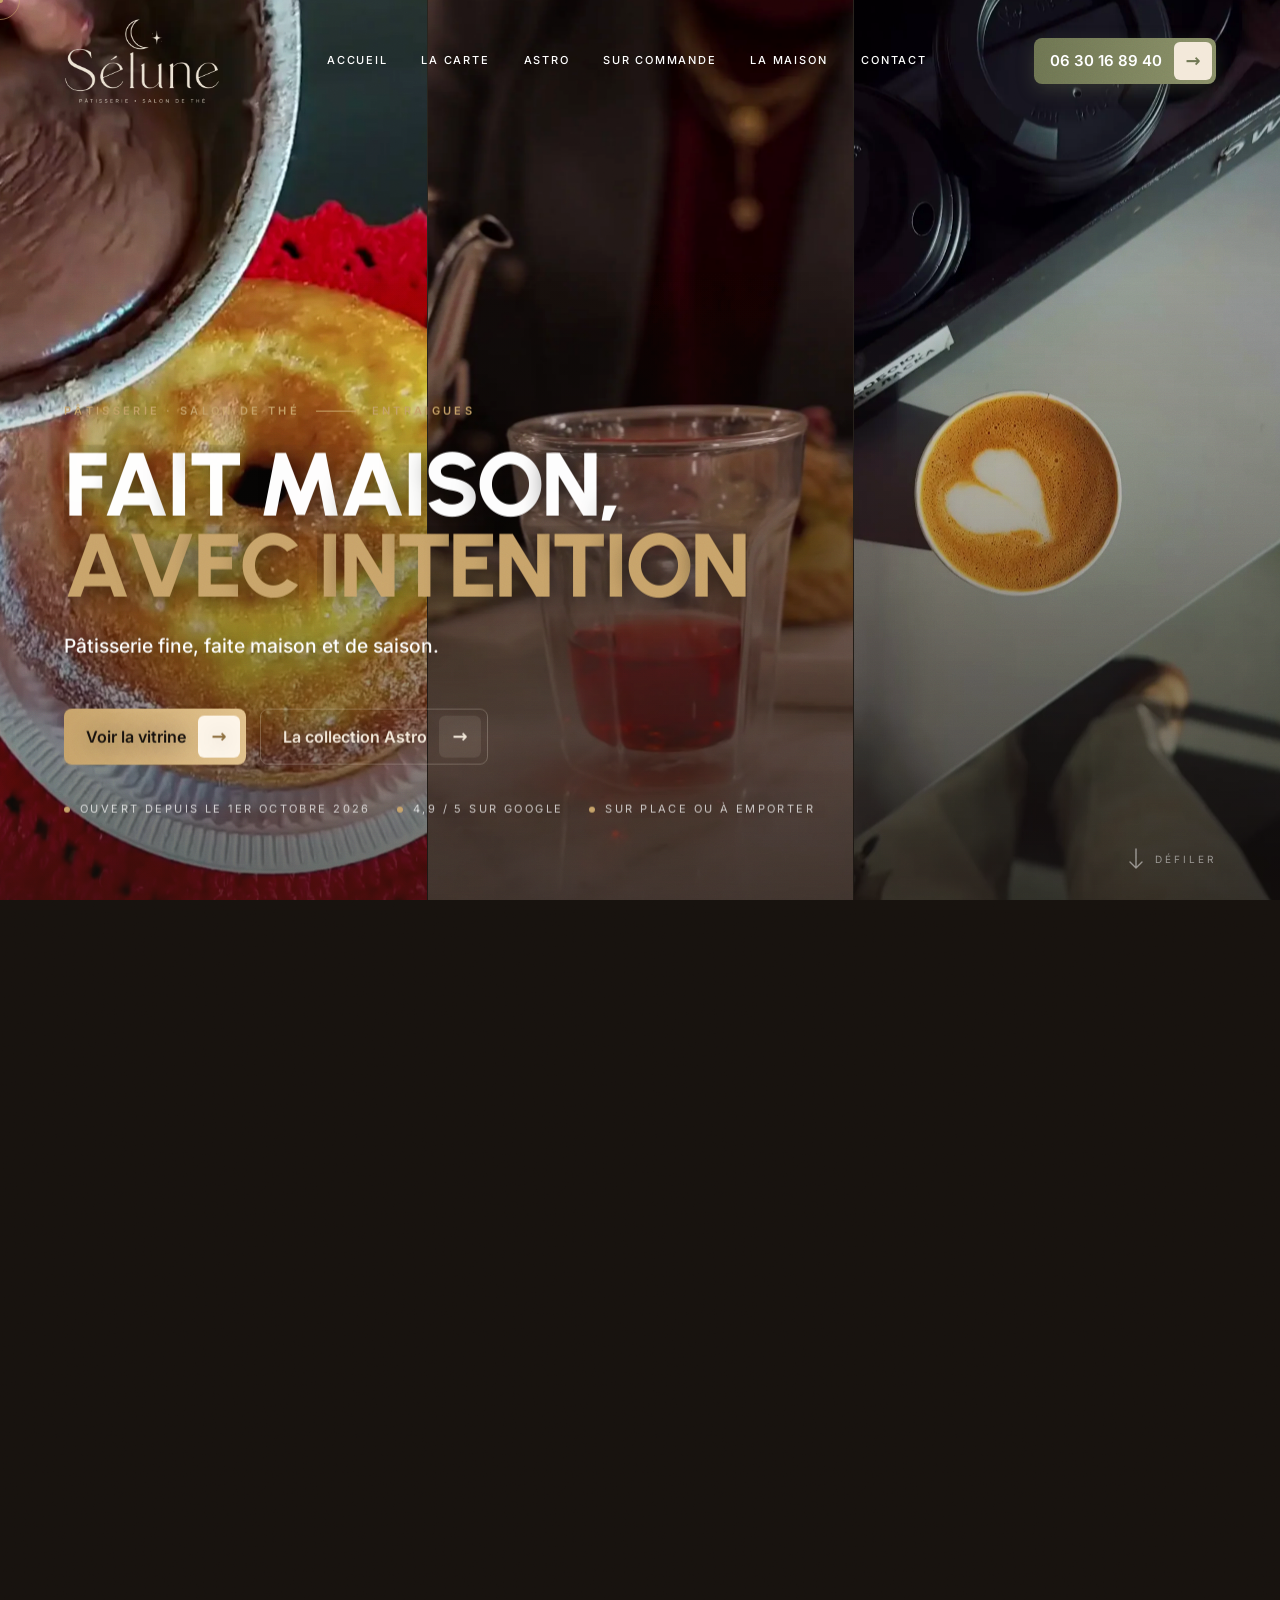
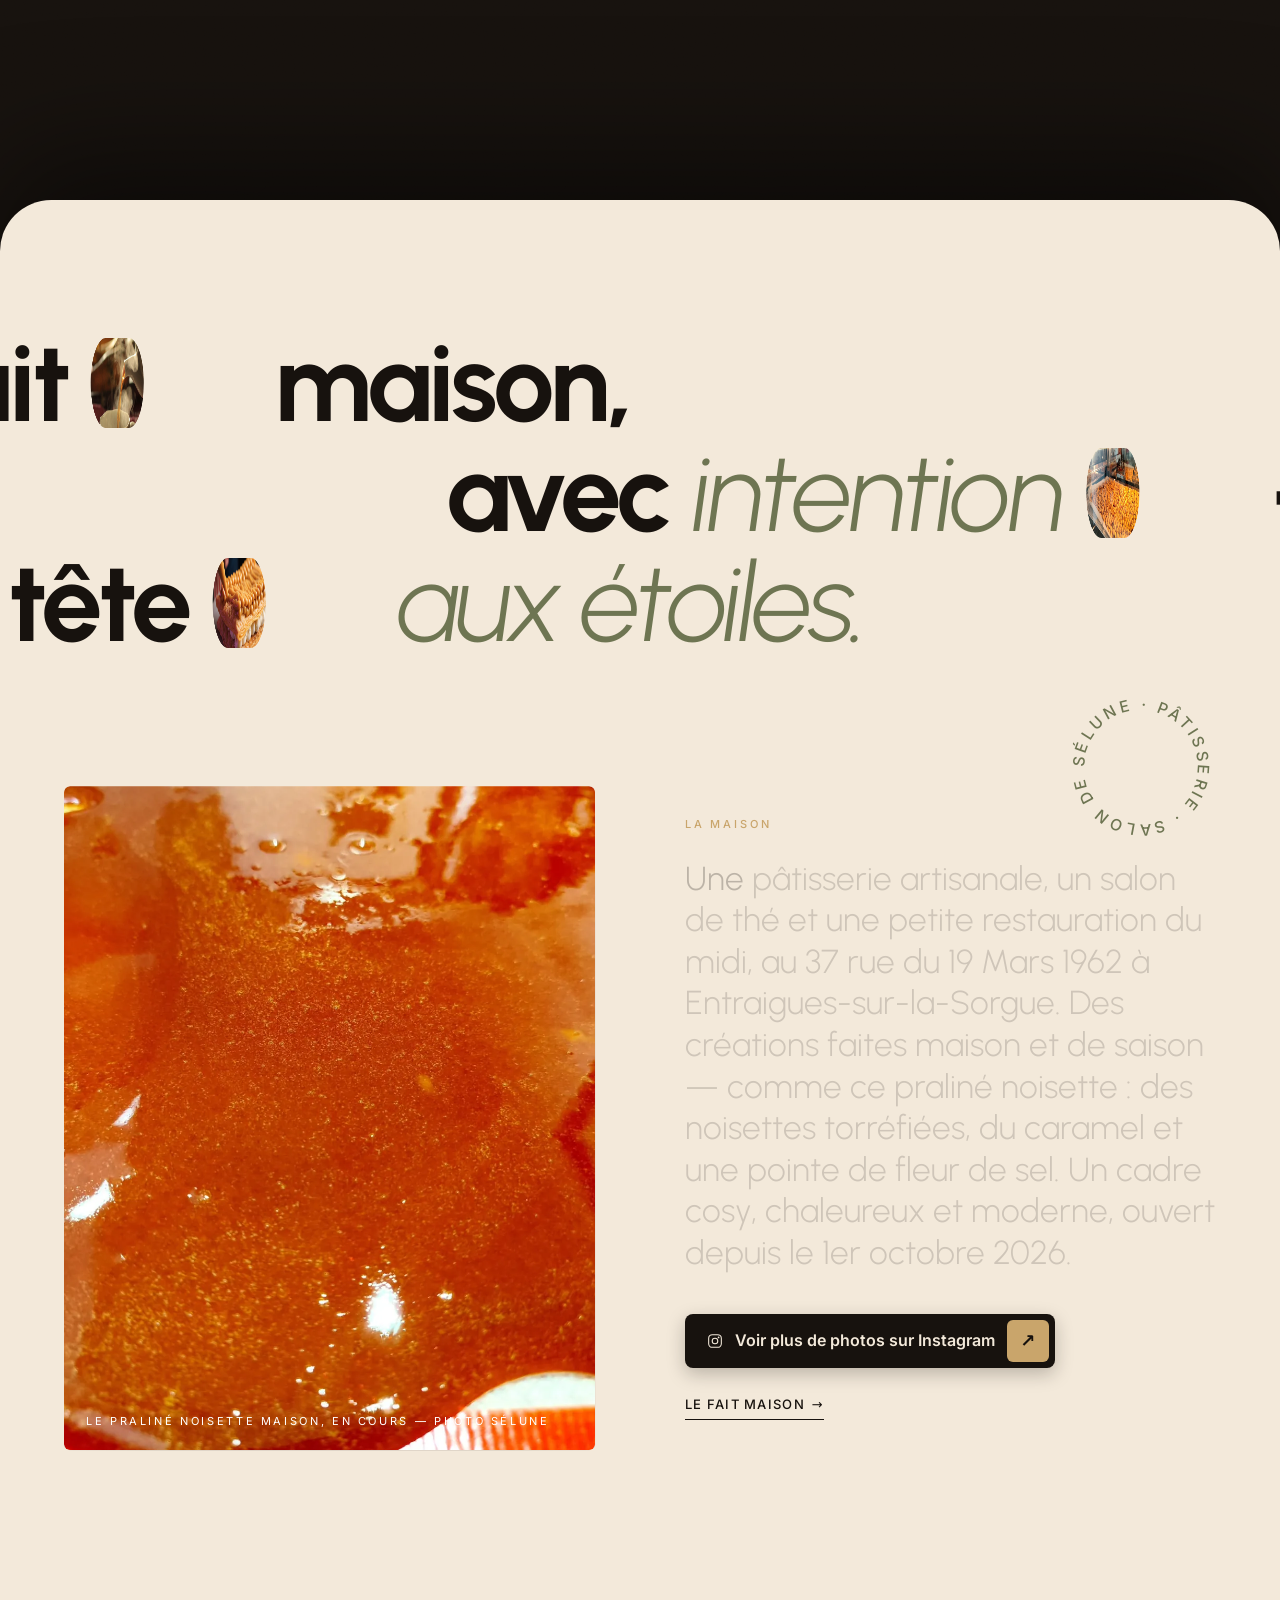
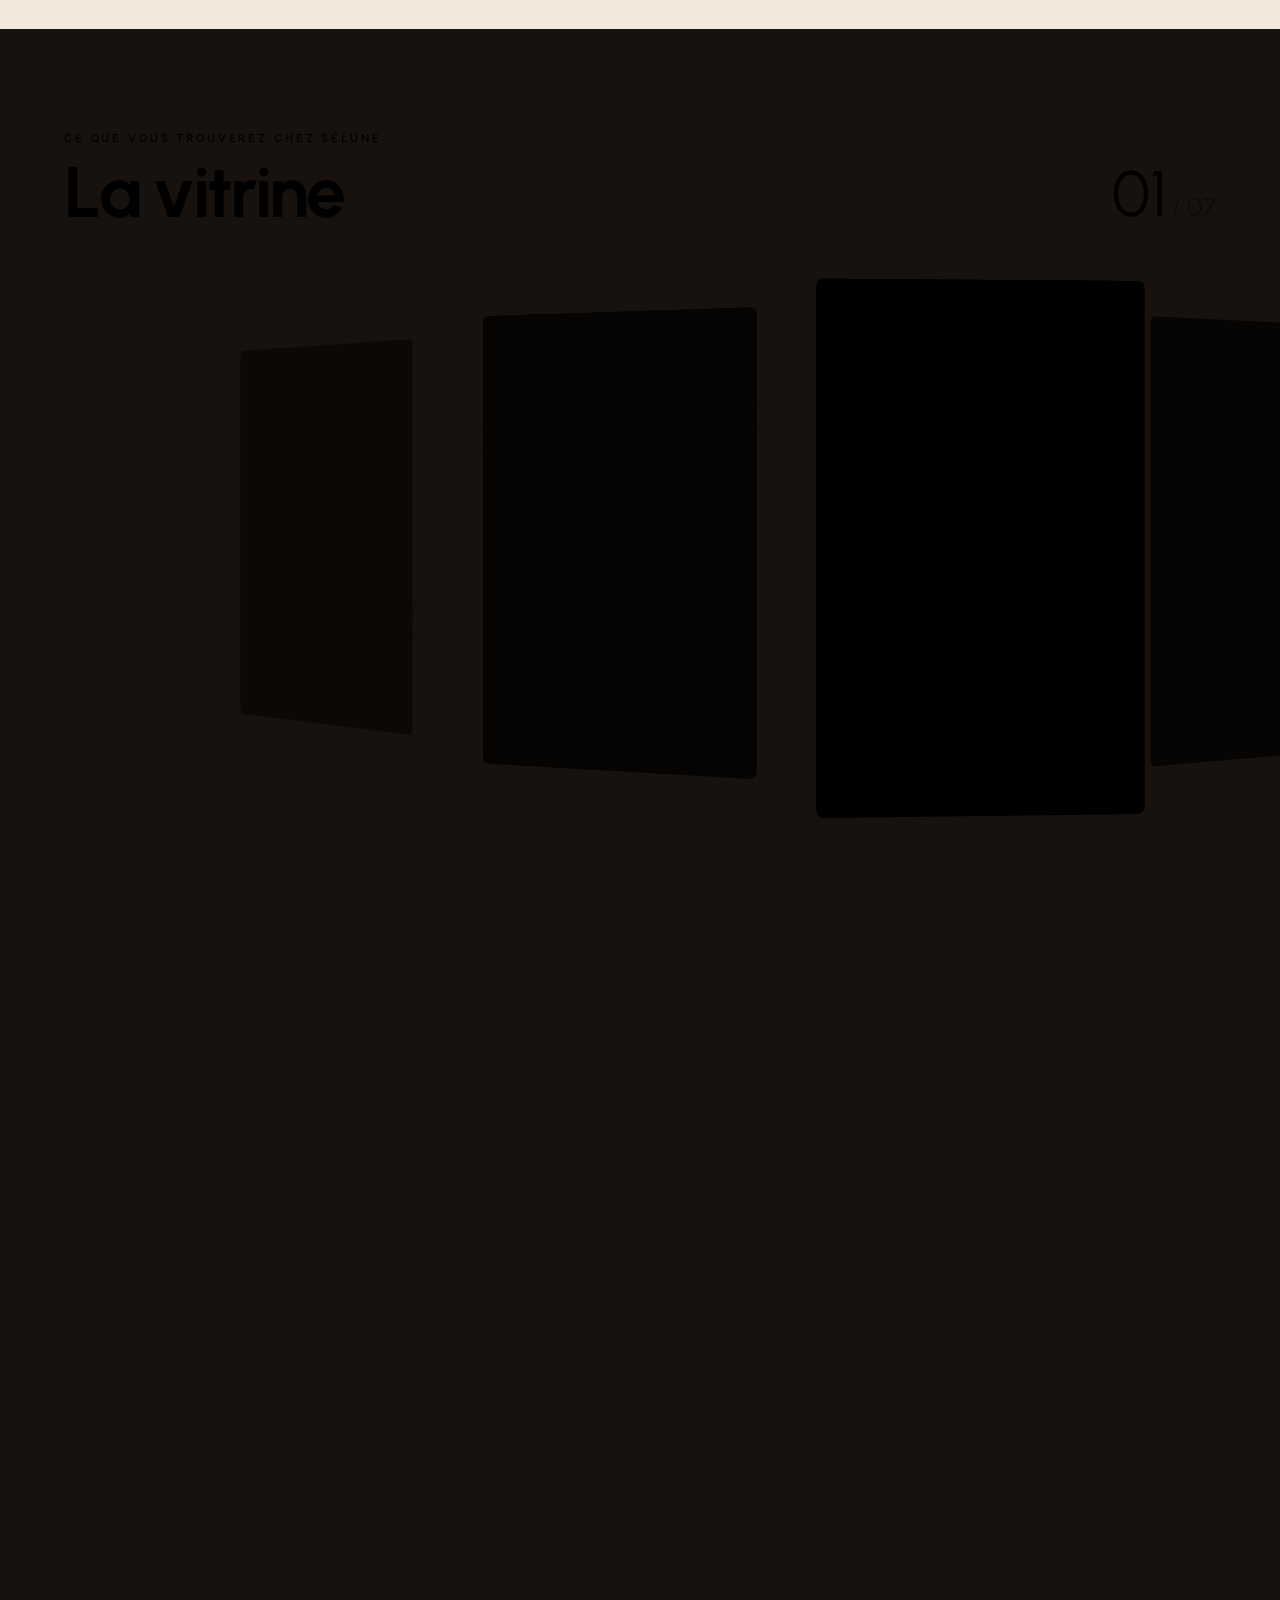
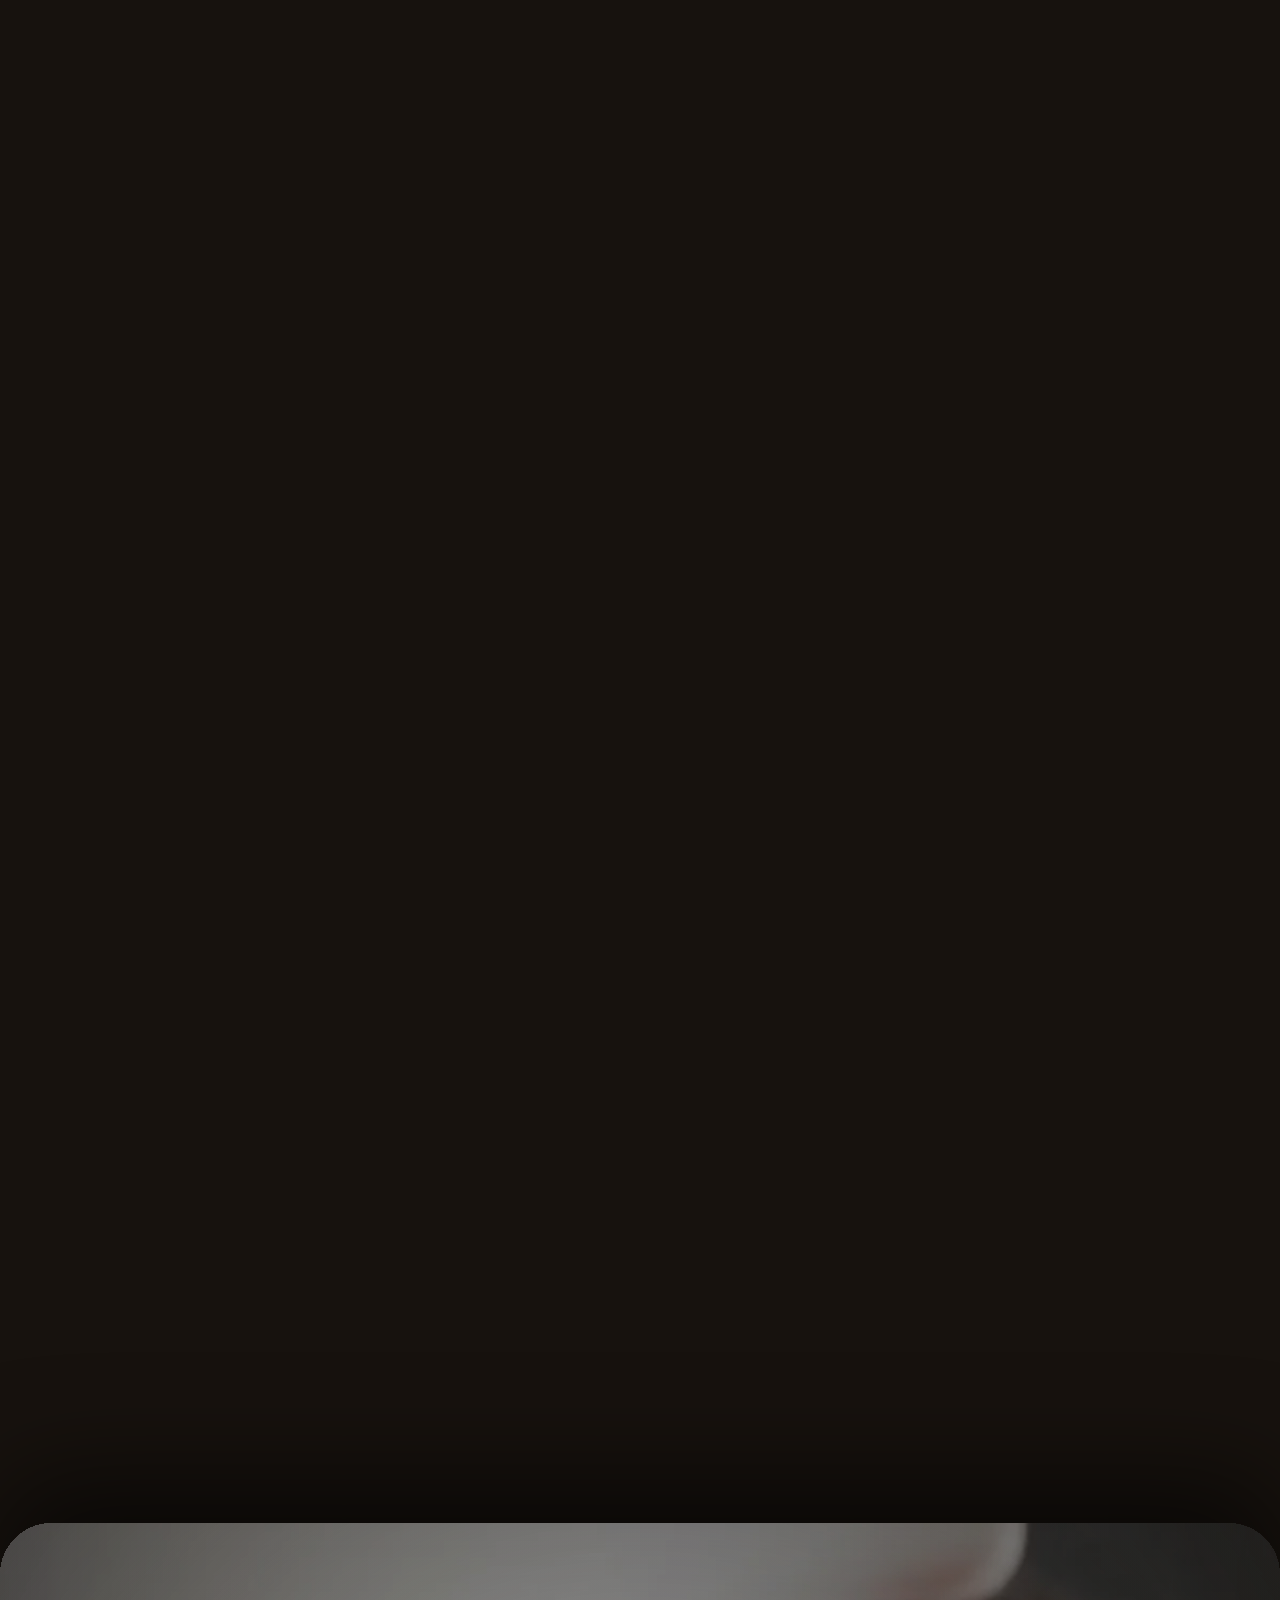
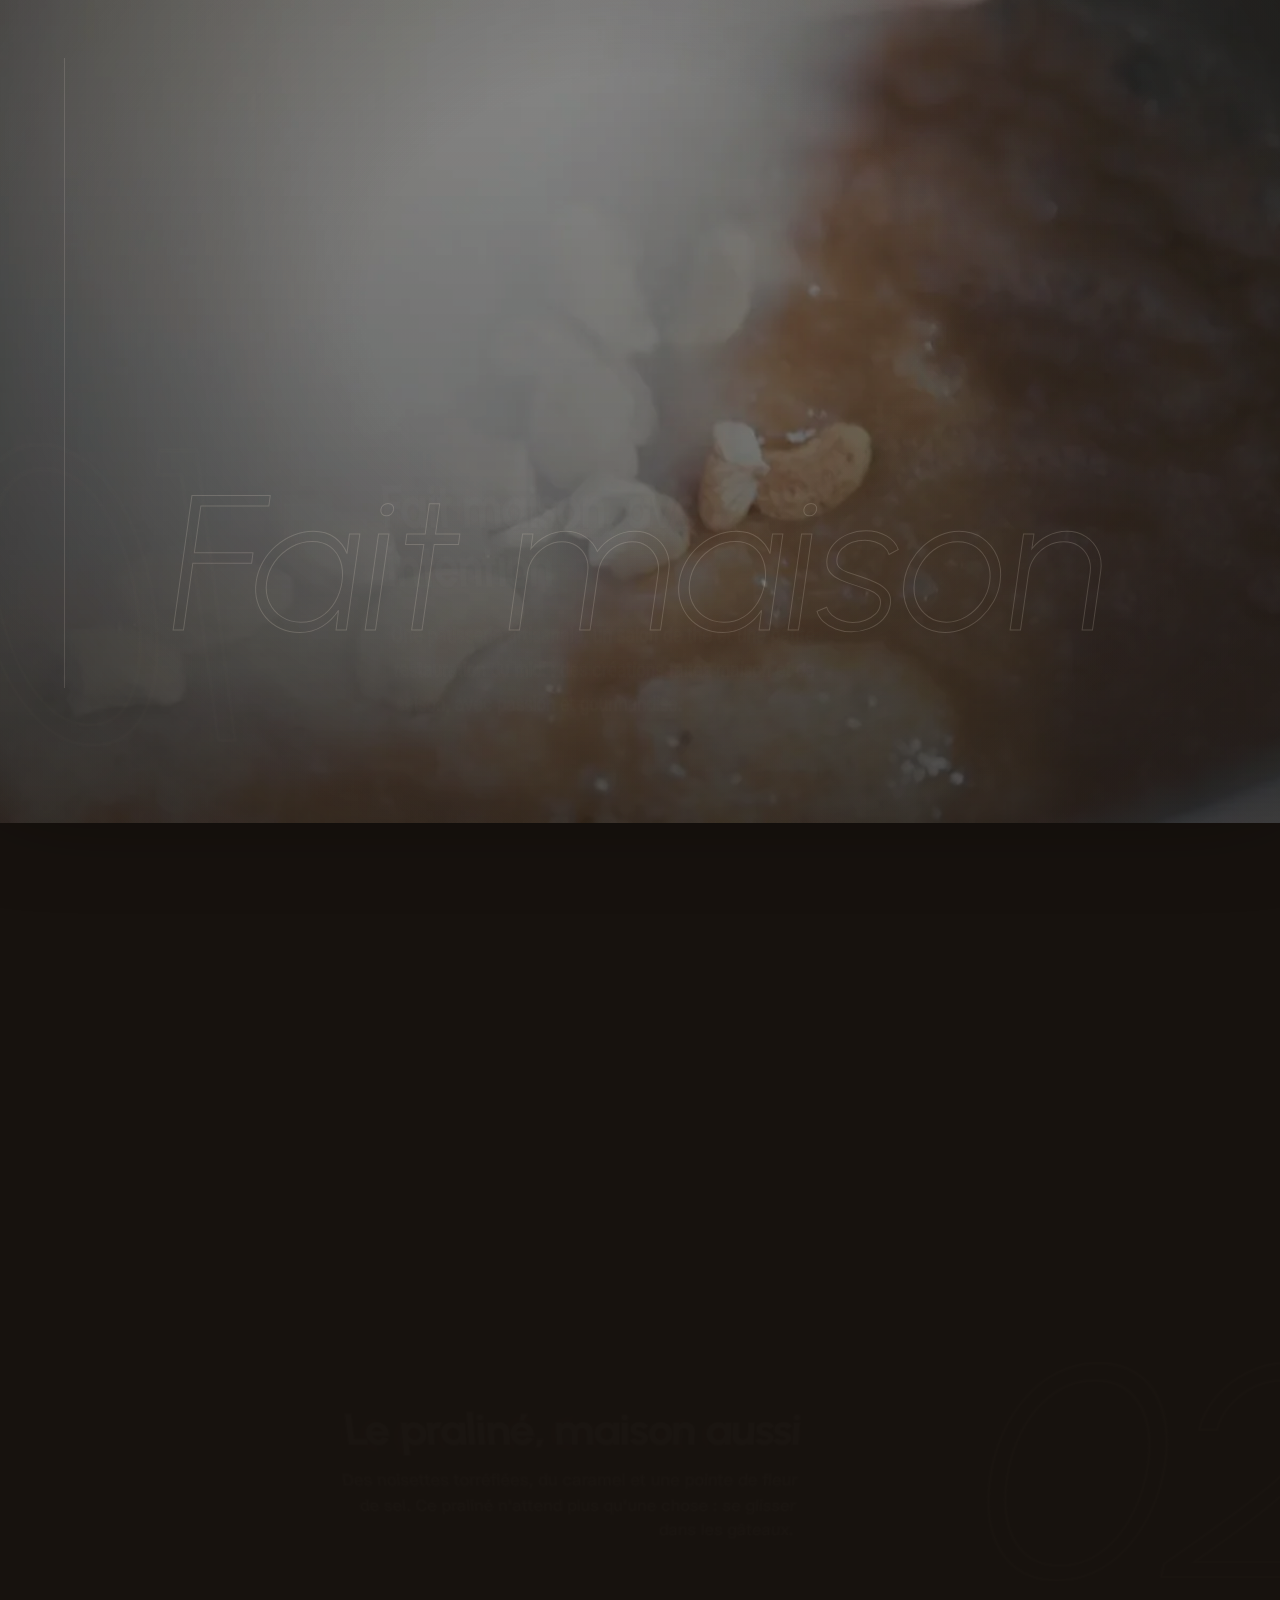
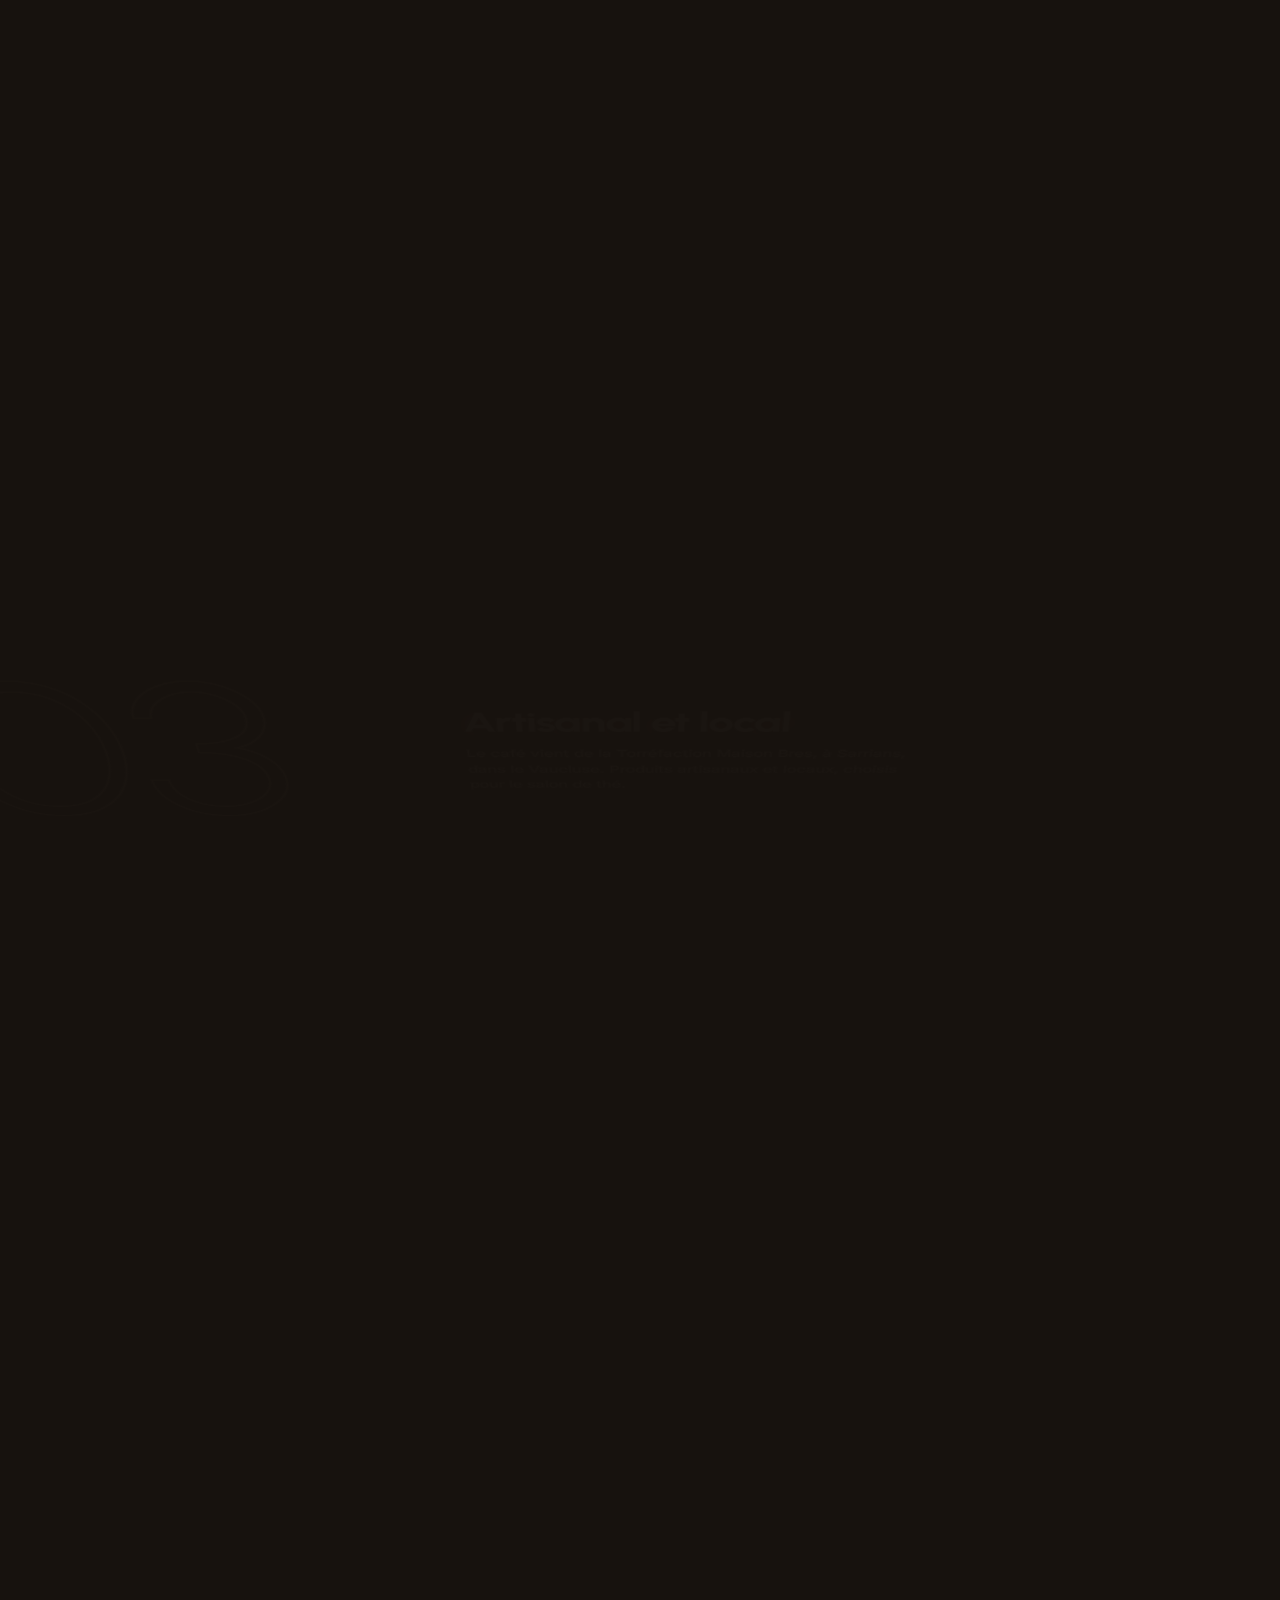
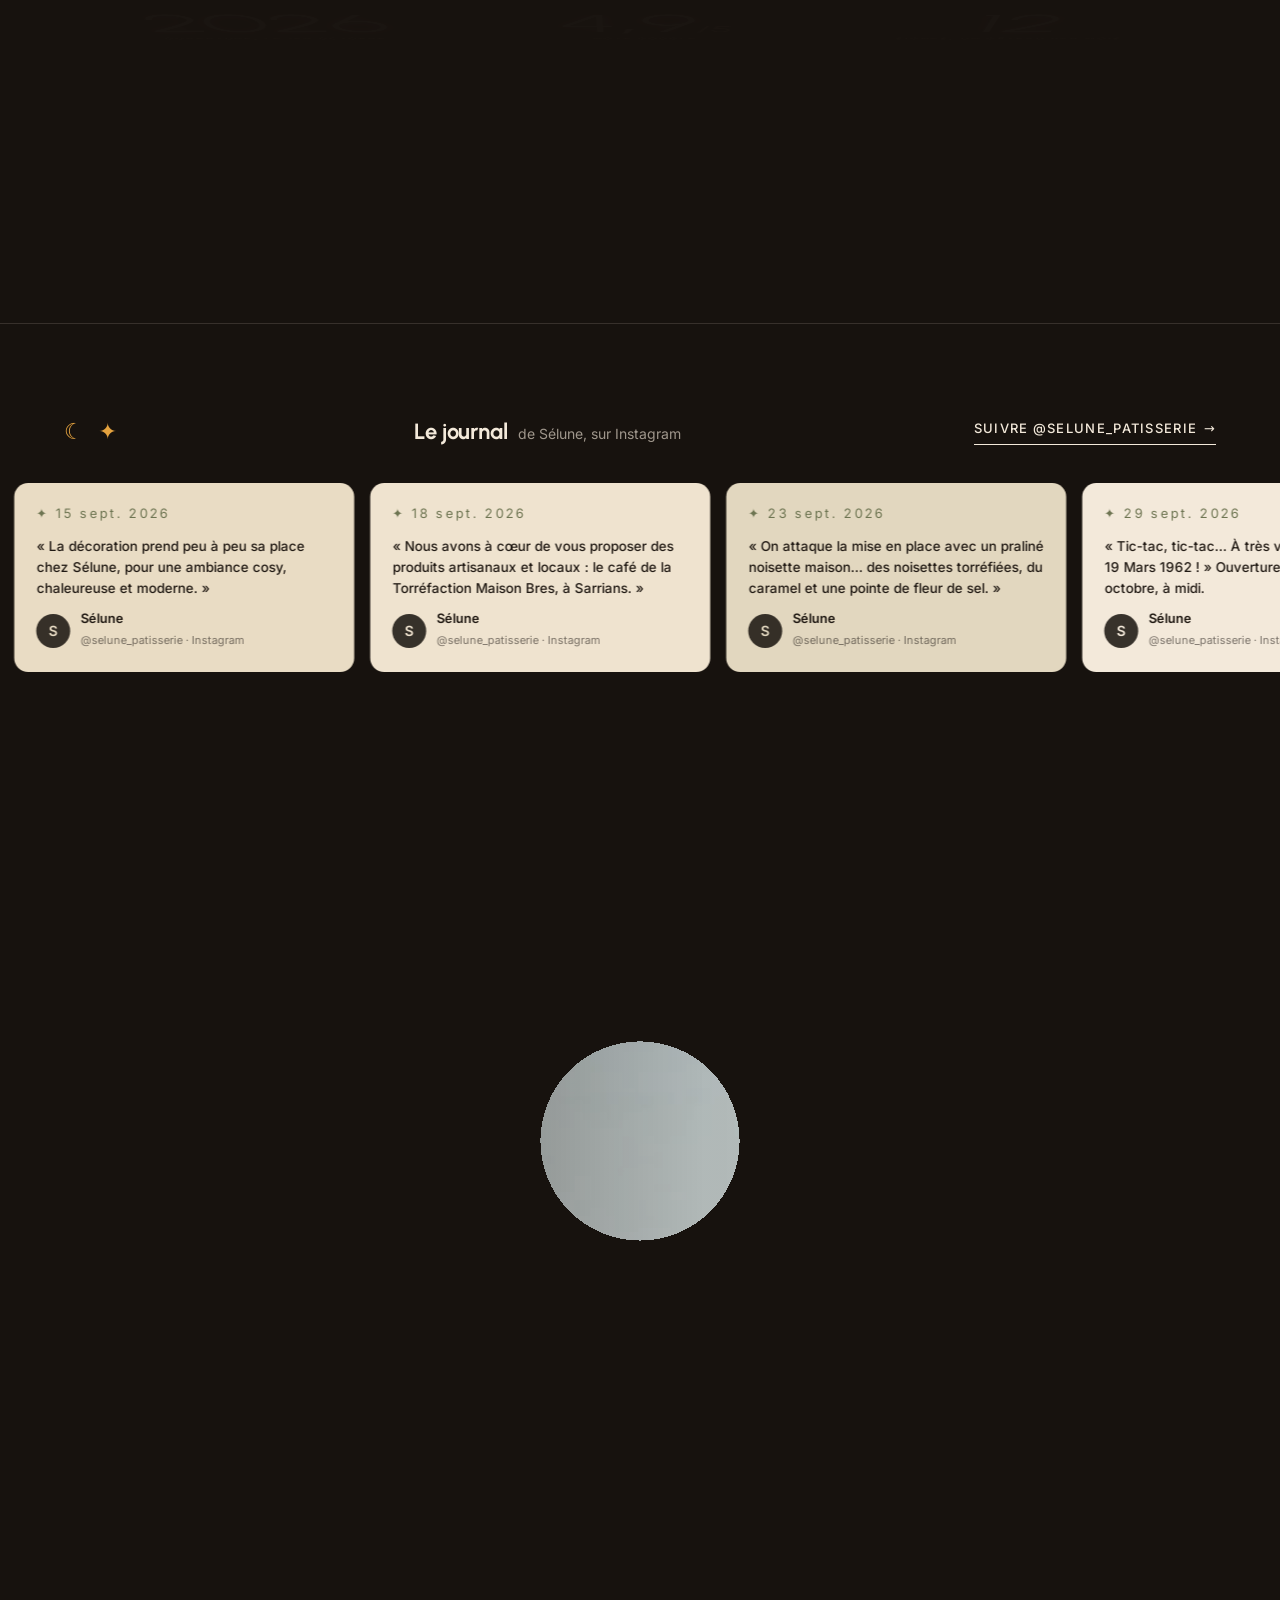
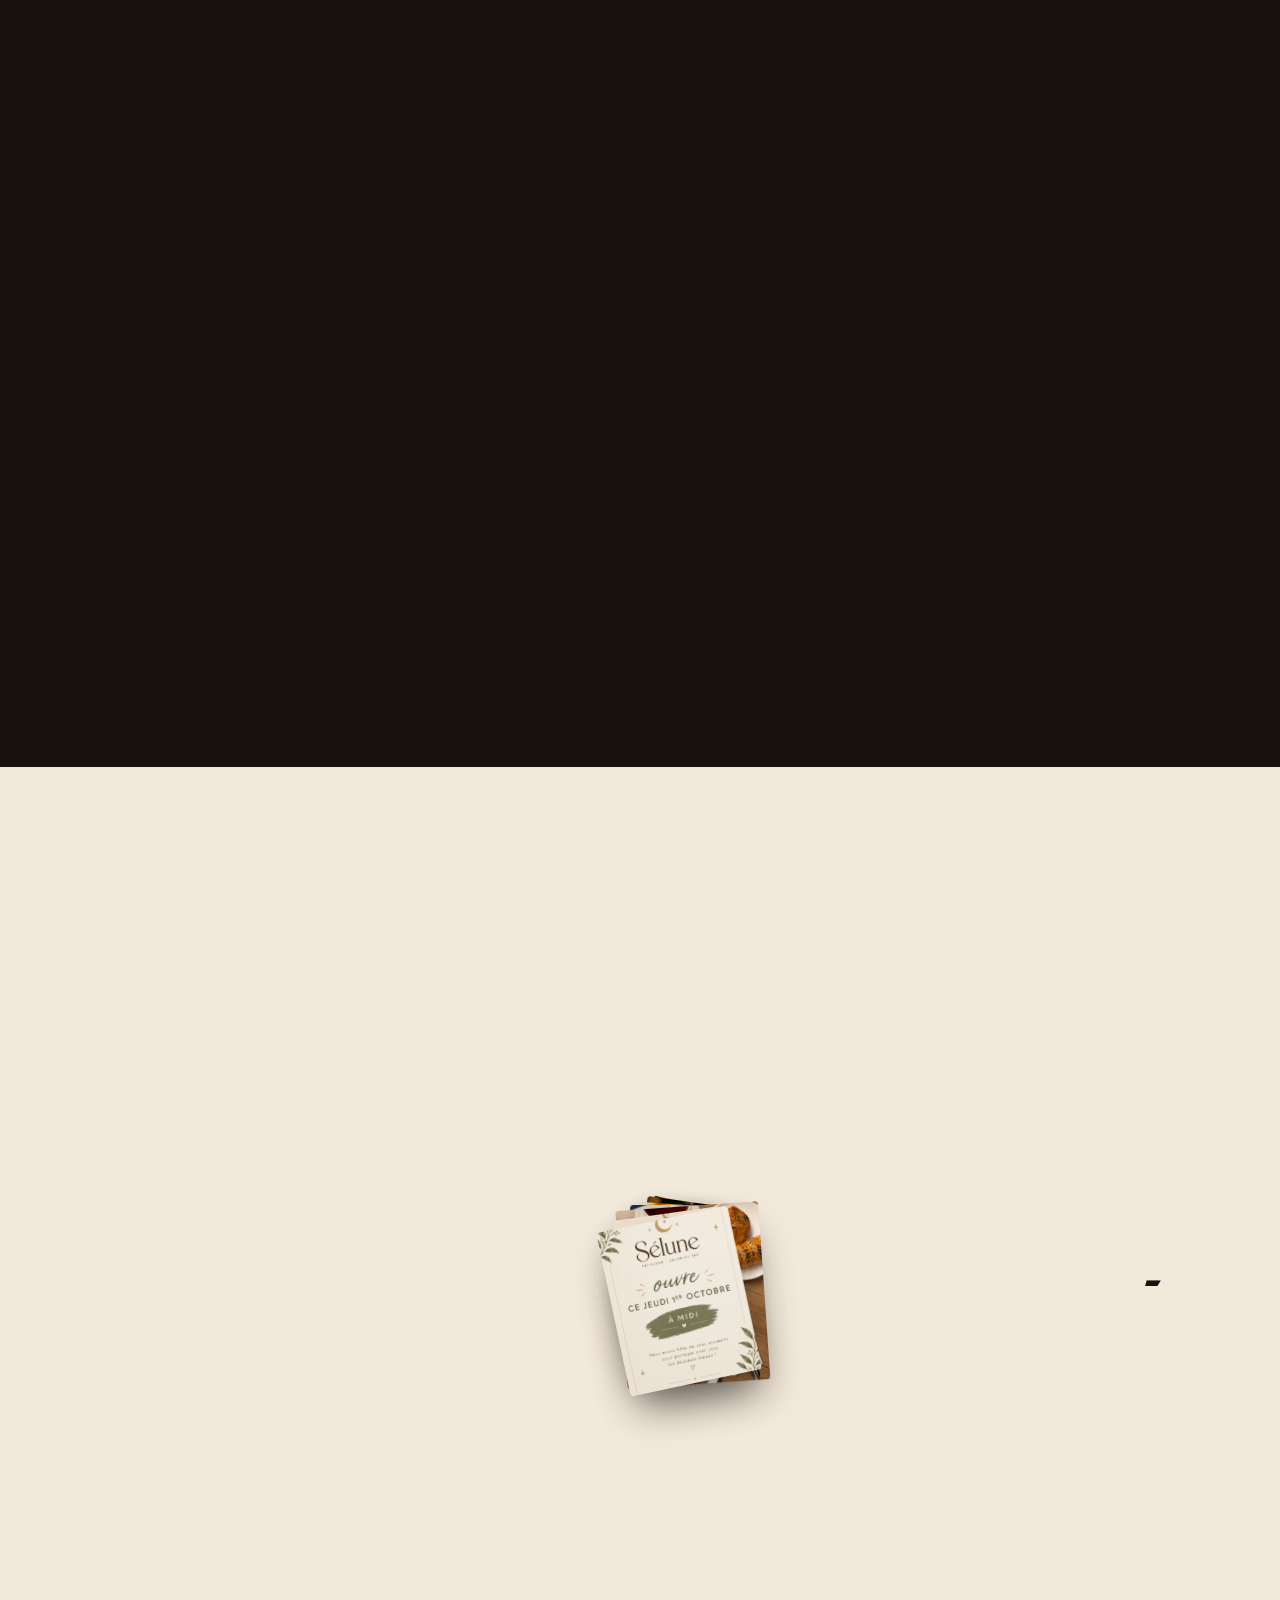
==== commit 01cdac58: "Cartes « Sur commande » sans chevauchement, nav pleine au défilement, WhatsApp à la place du SMS - C" ====
--- a/index.html
+++ b/index.html
@@ -62,6 +62,7 @@
 <div class="menu" id="menu">
   <a href="index.html">Accueil</a><a href="carte.html">La carte</a><a href="astro.html">Astro</a><a href="commandes.html">Sur commande</a><a href="a-propos.html">La maison</a><a href="contact.html">Contact</a>
 </div>
+<a class="wa-fab" href="https://wa.me/33630168940?text=Bonjour%20S%C3%A9lune%2C%20" target="_blank" rel="noopener" aria-label="Écrire à Sélune sur WhatsApp" data-cursor="WhatsApp"><svg class="wa-ico" viewBox="0 0 24 24" aria-hidden="true"><path id="wa-glyph" fill="currentColor" d="M17.47 14.38c-.29-.15-1.7-.84-1.97-.93-.26-.1-.45-.15-.65.14-.19.29-.74.93-.91 1.12-.17.19-.34.22-.62.07-.29-.15-1.22-.45-2.32-1.43-.86-.76-1.44-1.7-1.6-1.99-.17-.29-.02-.44.13-.59.13-.13.29-.34.43-.51.15-.17.19-.29.29-.48.1-.19.05-.36-.02-.51-.07-.15-.65-1.56-.89-2.13-.23-.56-.47-.48-.65-.49h-.55c-.19 0-.5.07-.76.36-.26.29-1 .98-1 2.38s1.02 2.76 1.17 2.95c.15.19 2.01 3.06 4.86 4.29.68.29 1.21.47 1.62.6.68.22 1.3.19 1.79.11.55-.08 1.7-.69 1.94-1.36.24-.67.24-1.24.17-1.36-.07-.12-.26-.19-.55-.34M12.05 21.5h-.01c-1.77 0-3.51-.48-5.03-1.38l-.36-.21-3.74.98 1-3.64-.24-.37a9.86 9.86 0 0 1-1.51-5.26c0-5.45 4.44-9.89 9.9-9.89 2.64 0 5.13 1.03 7 2.9a9.82 9.82 0 0 1 2.9 6.99c0 5.46-4.44 9.9-9.9 9.9M20.52 3.45A11.76 11.76 0 0 0 12.05 0C5.5 0 .17 5.33.17 11.88c0 2.09.55 4.14 1.59 5.94L.07 24l6.33-1.66a11.85 11.85 0 0 0 5.65 1.44h.01c6.55 0 11.88-5.33 11.88-11.88 0-3.17-1.24-6.16-3.48-8.4"/></svg></a>
 
 <main id="top">
 
@@ -270,7 +271,7 @@
       <dl class="boutique__info">
         <div data-reveal><dt>Adresse</dt><dd><a href="https://www.google.com/maps?cid=17615685143766384162" target="_blank" rel="noopener" data-cursor="Itinéraire">37 rue du 19 Mars 1962<br>84320 Entraigues-sur-la-Sorgue</a><br><small>Sur place ou à emporter</small></dd></div>
         <div data-reveal><dt>Horaires</dt><dd>Ouvert dès 10 h · le jeudi jusqu'à 18 h<br><small>Le midi : plat du jour · <a href="https://www.google.com/maps?cid=17615685143766384162" target="_blank" rel="noopener">horaires du jour sur Google</a></small></dd></div>
-        <div data-reveal><dt>Commandes</dt><dd><a href="tel:+33630168940">06 30 16 89 40</a><br><small><a href="https://www.instagram.com/selune_patisserie/" target="_blank" rel="noopener"><svg class="ig-ico" viewBox="0 0 24 24" fill="none" aria-hidden="true"><rect x="2.5" y="2.5" width="19" height="19" rx="5.5" stroke="currentColor" stroke-width="1.8"/><circle cx="12" cy="12" r="4.2" stroke="currentColor" stroke-width="1.8"/><circle cx="17.4" cy="6.6" r="1.4" fill="currentColor"/></svg>@selune_patisserie</a></small></dd></div>
+        <div data-reveal><dt>Commandes</dt><dd><a href="tel:+33630168940">06 30 16 89 40</a><br><small><a href="https://wa.me/33630168940?text=Bonjour%20S%C3%A9lune%2C%20je%20voudrais%20passer%20une%20commande%20%3A%20" target="_blank" rel="noopener"><svg class="wa-ico" viewBox="0 0 24 24" aria-hidden="true"><use href="#wa-glyph"/></svg>WhatsApp</a> ·<a href="https://www.instagram.com/selune_patisserie/" target="_blank" rel="noopener"><svg class="ig-ico" viewBox="0 0 24 24" fill="none" aria-hidden="true"><rect x="2.5" y="2.5" width="19" height="19" rx="5.5" stroke="currentColor" stroke-width="1.8"/><circle cx="12" cy="12" r="4.2" stroke="currentColor" stroke-width="1.8"/><circle cx="17.4" cy="6.6" r="1.4" fill="currentColor"/></svg>@selune_patisserie</a></small></dd></div>
         <div data-reveal><dt>Bon à savoir</dt><dd><small>Salon de thé · plats du jour le midi · grand format sur commande · l'Astro Scorpion est sans gluten</small></dd></div>
       </dl>
       <form class="boutique__form" data-reveal id="orderForm">
@@ -278,9 +279,9 @@
         <input type="tel" name="tel" placeholder="Votre téléphone" required>
         <input type="date" name="date" aria-label="Date souhaitée" required>
         <textarea name="msg" rows="3" placeholder="Votre commande : grand format de votre signe, nombre de parts, date…" required></textarea>
-        <button class="btn btn--light" type="submit" data-cursor="Envoyer" data-magnet>Envoyer par SMS</button>
+        <button class="btn btn--wa" type="submit" data-cursor="WhatsApp" data-magnet>Envoyer sur WhatsApp</button>
         <a class="btn btn--ghost" href="https://www.google.com/maps?cid=17615685143766384162" target="_blank" rel="noopener" data-magnet>Itinéraire</a>
-        <p class="boutique__ok">La demande s'ouvre dans l'application SMS — il ne reste qu'à l'envoyer.</p>
+        <p class="boutique__ok">La demande s'ouvre dans WhatsApp — il ne reste qu'à l'envoyer.</p>
       </form>
     </div>
     <figure class="boutique__img tilt" data-tilt data-reveal-clip>
--- a/styles.css
+++ b/styles.css
@@ -51,12 +51,30 @@
 .wd{display:inline-block;white-space:nowrap}
 .ch{display:inline-block;will-change:transform;backface-visibility:hidden}
 
-/* — boutons : pilules 3D pleines (style capsule), AUCUN effet au survol — */
-.btn{--c:#6E7552;--c-edge:#4E5439;position:relative;display:inline-flex;align-items:center;justify-content:center;gap:.5em;height:56px;padding:0 32px;border-radius:999px;font-size:15px;font-weight:700;letter-spacing:.01em;white-space:nowrap;color:#fff;background:var(--c);box-shadow:0 5px 0 var(--c-edge),inset 0 1px 0 rgba(255,255,255,.28),inset 0 -2px 0 rgba(0,0,0,.12),0 14px 24px -10px rgba(0,0,0,.45)}
-.btn--light{--c:#C9A56B;--c-edge:#A88A55;color:#2A221B}
-.btn--ghost{--c:#3A3024;--c-edge:#221B15;color:#F3E9DA}
-.btn--noir{--c:#241C16;--c-edge:#0C0907;color:#F3E9DA}
-.btn--pill{height:44px;padding:0 22px;font-size:13px;box-shadow:0 4px 0 var(--c-edge),inset 0 1px 0 rgba(255,255,255,.28),0 10px 18px -8px rgba(0,0,0,.45)}
+/* — boutons : forme Chic Savage — rectangle arrondi 8 px, libellé à gauche, tuile-flèche carrée à droite — */
+.btn{--ico-bg:#F3E9DA;--ico-fg:#6E7552;--glow:rgba(110,117,82,.3);position:relative;display:inline-flex;align-items:center;justify-content:space-between;gap:12px;min-height:54px;padding:6px 6px 6px 22px;border-radius:8px;font-size:16px;font-weight:600;letter-spacing:0;white-space:nowrap;color:#fff;background:linear-gradient(90deg,#6E7552 0%,#8A9068 100%);box-shadow:0 6px 18px var(--glow);transition:translate .3s,box-shadow .3s}
+.btn::after{content:"→";flex:none;display:grid;place-items:center;width:42px;height:42px;border-radius:6px;background:var(--ico-bg);color:var(--ico-fg);font-size:18px;line-height:1;transition:transform .3s}
+.btn[target="_blank"]::after{content:"↗"}
+.btn:hover{translate:0 -2px;box-shadow:0 10px 24px var(--glow)}
+.btn:hover::after{transform:rotate(45deg)}
+.btn--light{--ico-bg:#FFF8EC;--ico-fg:#8E6F3E;--glow:rgba(201,165,107,.3);color:#17120E;background:linear-gradient(90deg,#C9A56B 0%,#E3C48E 100%)}
+.btn--ghost{--ico-bg:rgba(243,233,218,.1);--ico-fg:#F3E9DA;color:#F3E9DA;background:transparent;border:1px solid rgba(243,233,218,.25);box-shadow:none}
+.btn--ghost:hover{box-shadow:0 10px 24px rgba(0,0,0,.25)}
+.btn--noir{--ico-bg:#C9A56B;--ico-fg:#17120E;--glow:rgba(23,18,14,.25);color:#F3E9DA;background:#17120E}
+.btn--pill{min-height:46px;padding:4px 4px 4px 16px;font-size:15px}
+.btn--pill::after{width:38px;height:38px}
+.btn svg{flex:none}
+/* WhatsApp : même forme, vert WhatsApp, glyphe dans la tuile */
+.btn--wa{--glow:rgba(31,168,85,.3);color:#fff;background:linear-gradient(90deg,#1FA855 0%,#2BBE66 100%)}
+.btn.btn--wa::after{content:"";background:#fff url("data:image/svg+xml,%3Csvg xmlns='http://www.w3.org/2000/svg' viewBox='0 0 24 24'%3E%3Cpath fill='%231FA855' d='M17.47 14.38c-.29-.15-1.7-.84-1.97-.93-.26-.1-.45-.15-.65.14-.19.29-.74.93-.91 1.12-.17.19-.34.22-.62.07-.29-.15-1.22-.45-2.32-1.43-.86-.76-1.44-1.7-1.6-1.99-.17-.29-.02-.44.13-.59.13-.13.29-.34.43-.51.15-.17.19-.29.29-.48.1-.19.05-.36-.02-.51-.07-.15-.65-1.56-.89-2.13-.23-.56-.47-.48-.65-.49h-.55c-.19 0-.5.07-.76.36-.26.29-1 .98-1 2.38s1.02 2.76 1.17 2.95c.15.19 2.01 3.06 4.86 4.29.68.29 1.21.47 1.62.6.68.22 1.3.19 1.79.11.55-.08 1.7-.69 1.94-1.36.24-.67.24-1.24.17-1.36-.07-.12-.26-.19-.55-.34M12.05 21.5h-.01c-1.77 0-3.51-.48-5.03-1.38l-.36-.21-3.74.98 1-3.64-.24-.37a9.86 9.86 0 0 1-1.51-5.26c0-5.45 4.44-9.89 9.9-9.89 2.64 0 5.13 1.03 7 2.9a9.82 9.82 0 0 1 2.9 6.99c0 5.46-4.44 9.9-9.9 9.9M20.52 3.45A11.76 11.76 0 0 0 12.05 0C5.5 0 .17 5.33.17 11.88c0 2.09.55 4.14 1.59 5.94L.07 24l6.33-1.66a11.85 11.85 0 0 0 5.65 1.44h.01c6.55 0 11.88-5.33 11.88-11.88 0-3.17-1.24-6.16-3.48-8.4'/%3E%3C/svg%3E") center/22px no-repeat}
+.btn--wa:hover::after{transform:scale(1.08)}
+.wa-ico{width:1.1em;height:1.1em;vertical-align:-.18em;margin-right:.4em;display:inline-block;color:#2BBE66}
+.wa-fab{position:fixed;right:clamp(16px,2vw,28px);bottom:clamp(16px,2vw,28px);z-index:48;display:grid;place-items:center;width:58px;height:58px;border-radius:12px;background:#1FA855;color:#fff;box-shadow:0 10px 28px rgba(31,168,85,.38);opacity:0;visibility:hidden;translate:0 16px;transition:opacity .4s,translate .4s,box-shadow .3s,visibility 0s .4s}
+.wa-fab.is-shown{opacity:1;visibility:visible;translate:0 0;transition-delay:0s}
+.wa-fab:hover{translate:0 -3px;box-shadow:0 14px 34px rgba(31,168,85,.5)}
+.wa-fab .wa-ico{width:30px;height:30px;margin:0;color:#fff}
+body.menu-open .wa-fab{opacity:0;visibility:hidden}
+@media (max-width:520px){.btn{white-space:normal;text-align:left;line-height:1.25}.vitrine .card--end{padding:28px}.card--end .btn{padding-left:16px;gap:8px}}
 
 /* lettres découpées */
 .wd{display:inline-block;white-space:nowrap}
@@ -87,10 +105,15 @@
 .cursor.is-label .cursor__dot{opacity:0}
 
 /* ══════════ NAV ══════════ */
-.nav{position:fixed;top:0;left:0;right:0;z-index:50;display:flex;align-items:center;justify-content:space-between;gap:20px;padding:18px var(--pad);color:#fff}
+.nav{position:fixed;top:0;left:0;right:0;z-index:50;display:flex;align-items:center;justify-content:space-between;gap:20px;padding:18px var(--pad);color:#fff;transition:background-color .45s,padding .45s,box-shadow .45s}
 .nav__burger,.nav__logo,.nav__links{mix-blend-mode:difference}
+/* dès qu'on défile : barre pleine, le contenu passe dessous sans se mêler aux liens */
+.nav.is-solid{background:rgba(23,18,14,.92);-webkit-backdrop-filter:blur(14px);backdrop-filter:blur(14px);padding-top:10px;padding-bottom:10px;box-shadow:0 1px 0 rgba(243,233,218,.1),0 14px 34px -18px rgba(0,0,0,.55)}
+.nav.is-solid .nav__burger,.nav.is-solid .nav__logo,.nav.is-solid .nav__links{mix-blend-mode:normal;color:var(--cream)}
+body.menu-open .nav.is-solid{background:transparent;box-shadow:none;-webkit-backdrop-filter:none;backdrop-filter:none}
 .nav__logo{display:block;line-height:0}
-.nav__logo-img{height:86px;width:auto;display:block}
+.nav__logo-img{height:86px;width:auto;display:block;transition:height .45s}
+.nav.is-solid .nav__logo-img{height:58px}
 .nav__logo-crown{font-size:14px;margin-bottom:2px}
 .nav__logo-word{font-family:var(--serif);font-size:26px;letter-spacing:.06em;text-transform:uppercase}
 .nav__logo-sub{font-size:8px;letter-spacing:.3em;text-transform:uppercase;opacity:.8;margin-top:3px}
@@ -309,6 +332,7 @@
 }
 @media (max-width:760px){
   .nav__logo-img{height:60px}
+  .nav.is-solid .nav__logo-img{height:46px}
   .hero-wrap{height:170svh}
   .hero__text{bottom:48px}
   .hero__title{font-size:clamp(42px,12vw,76px)}
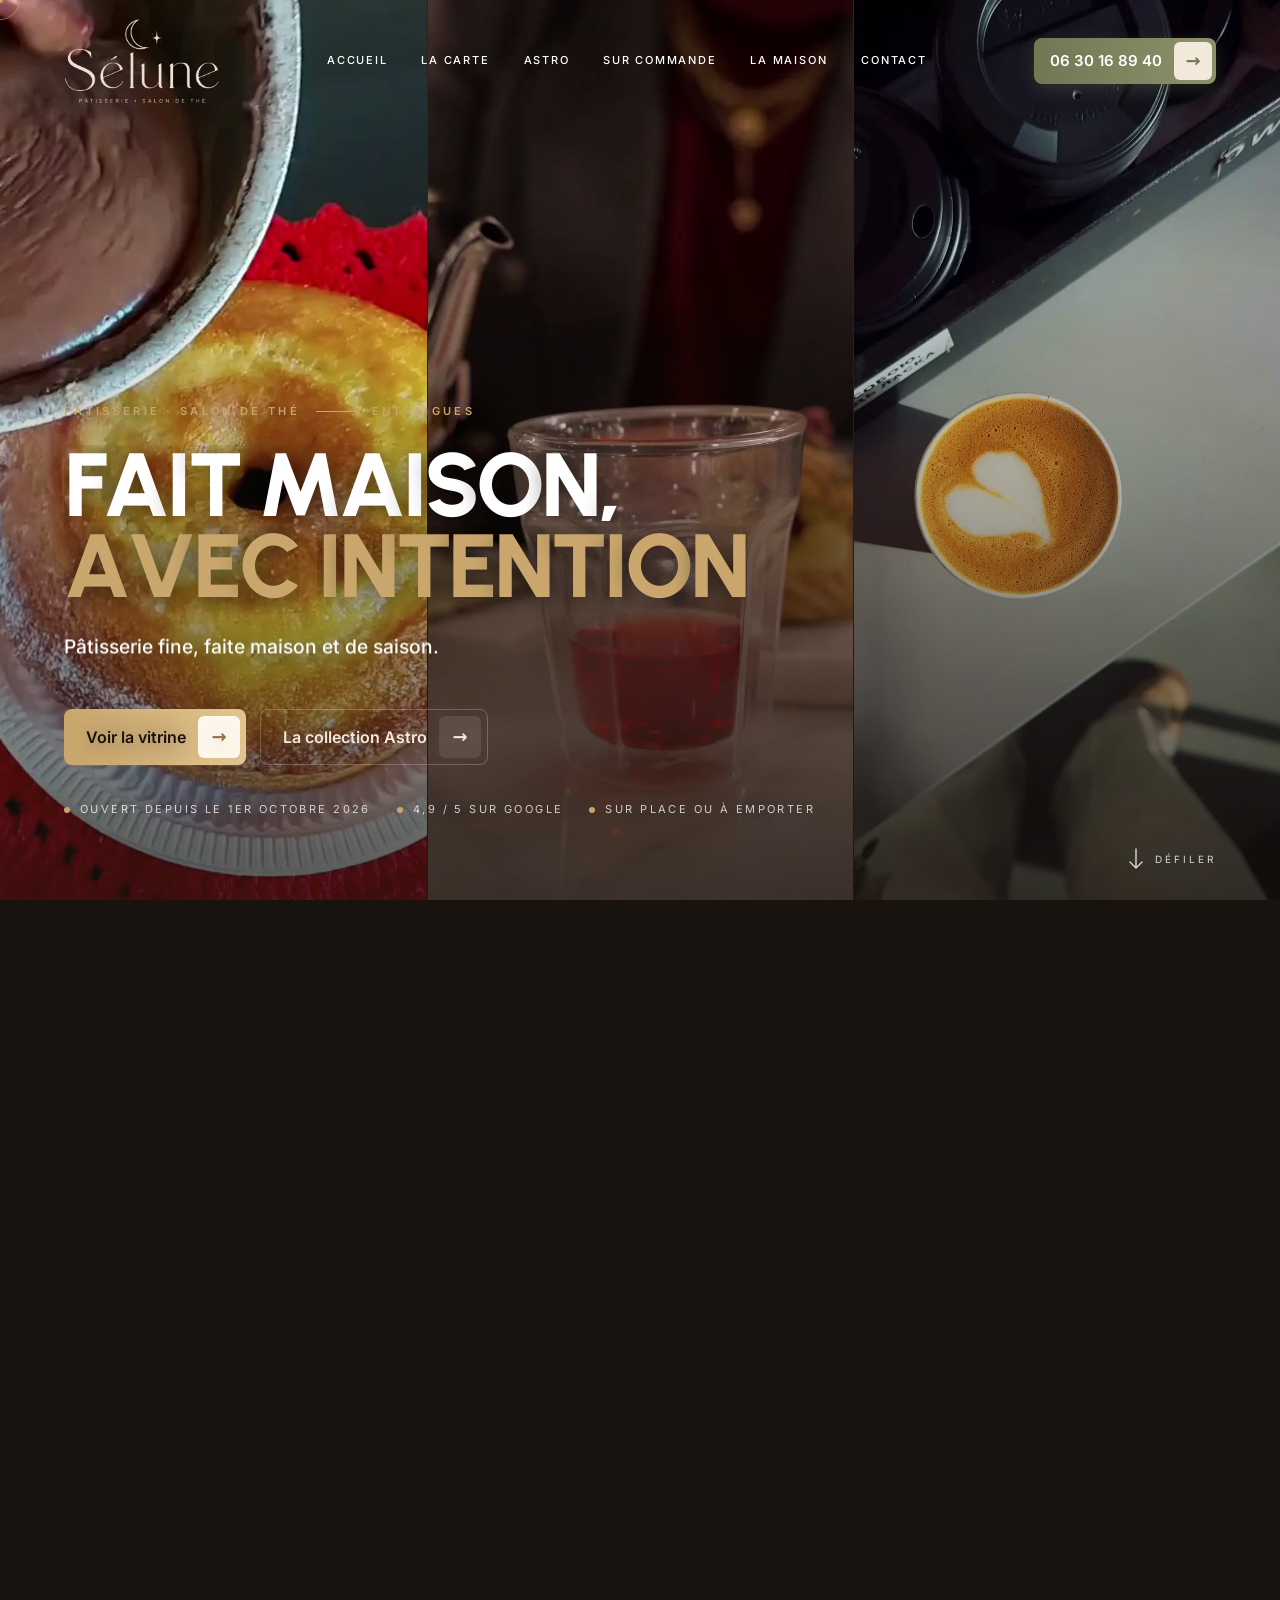
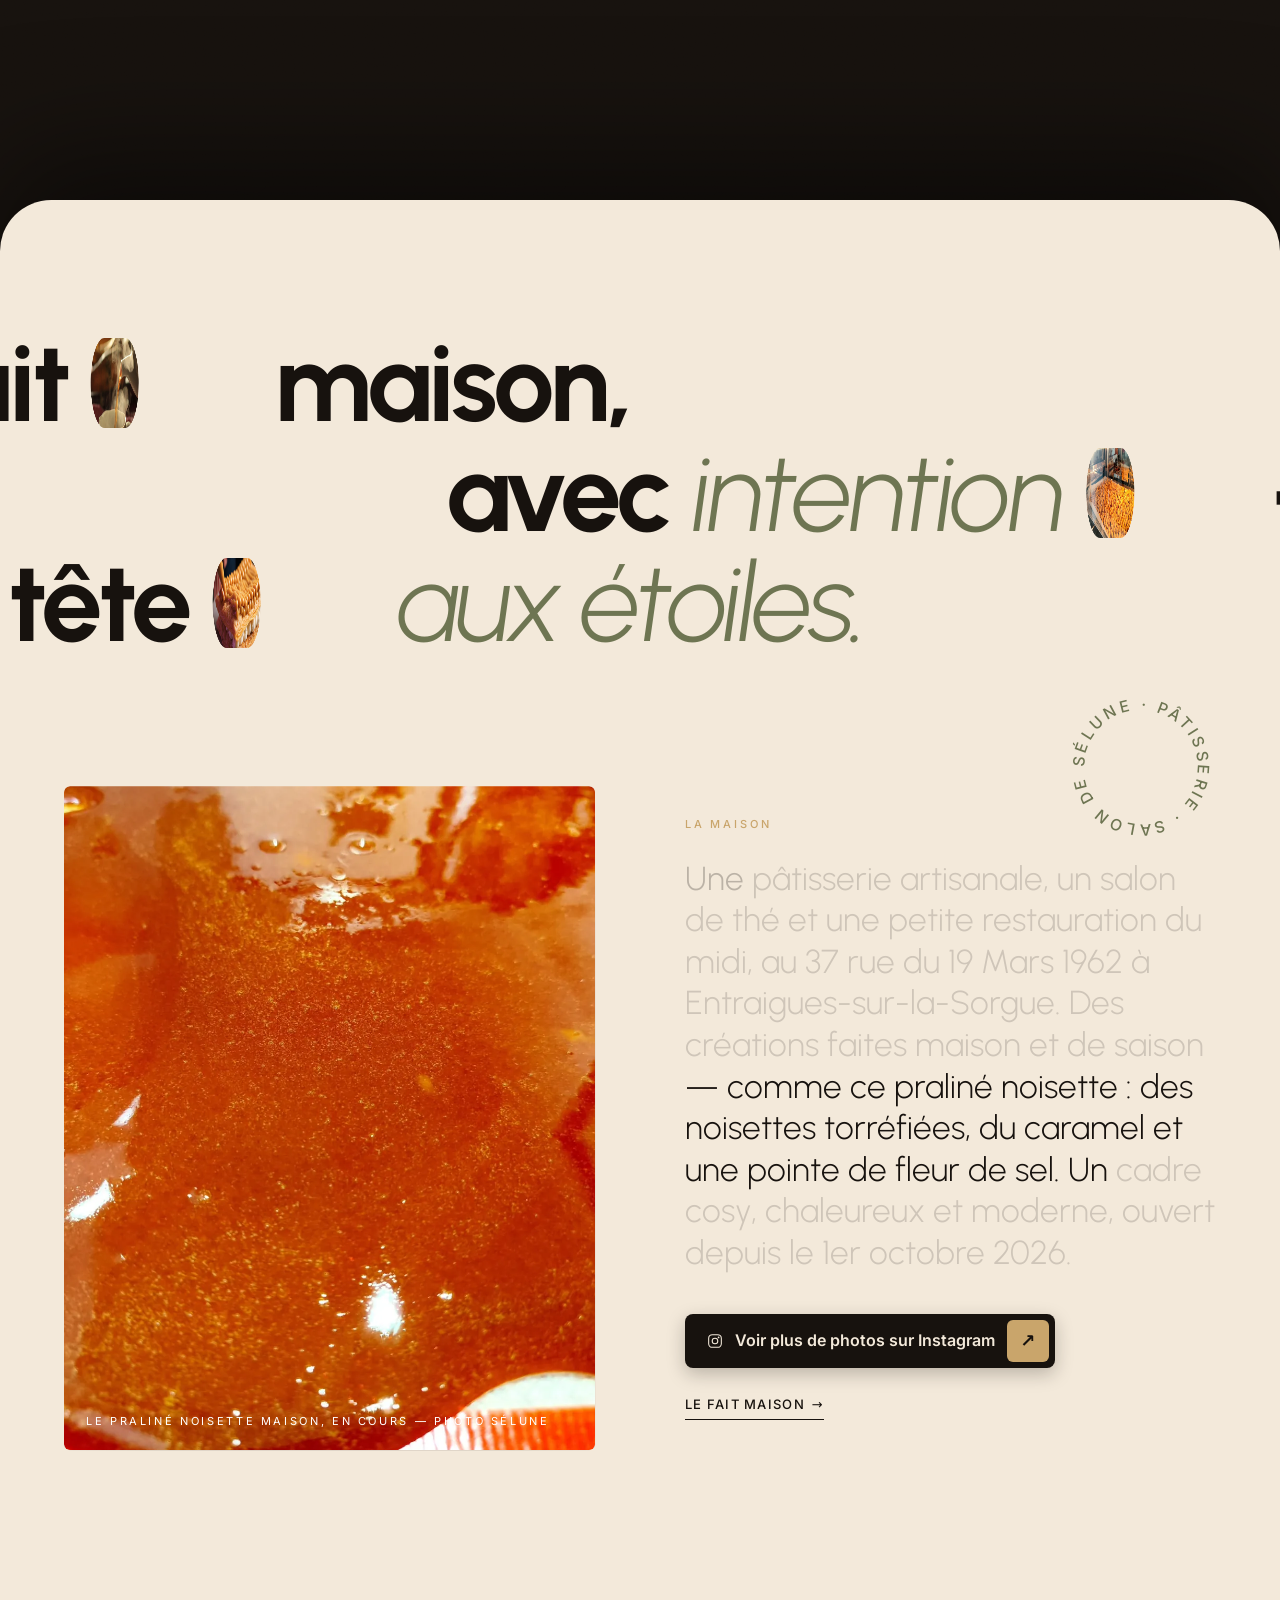
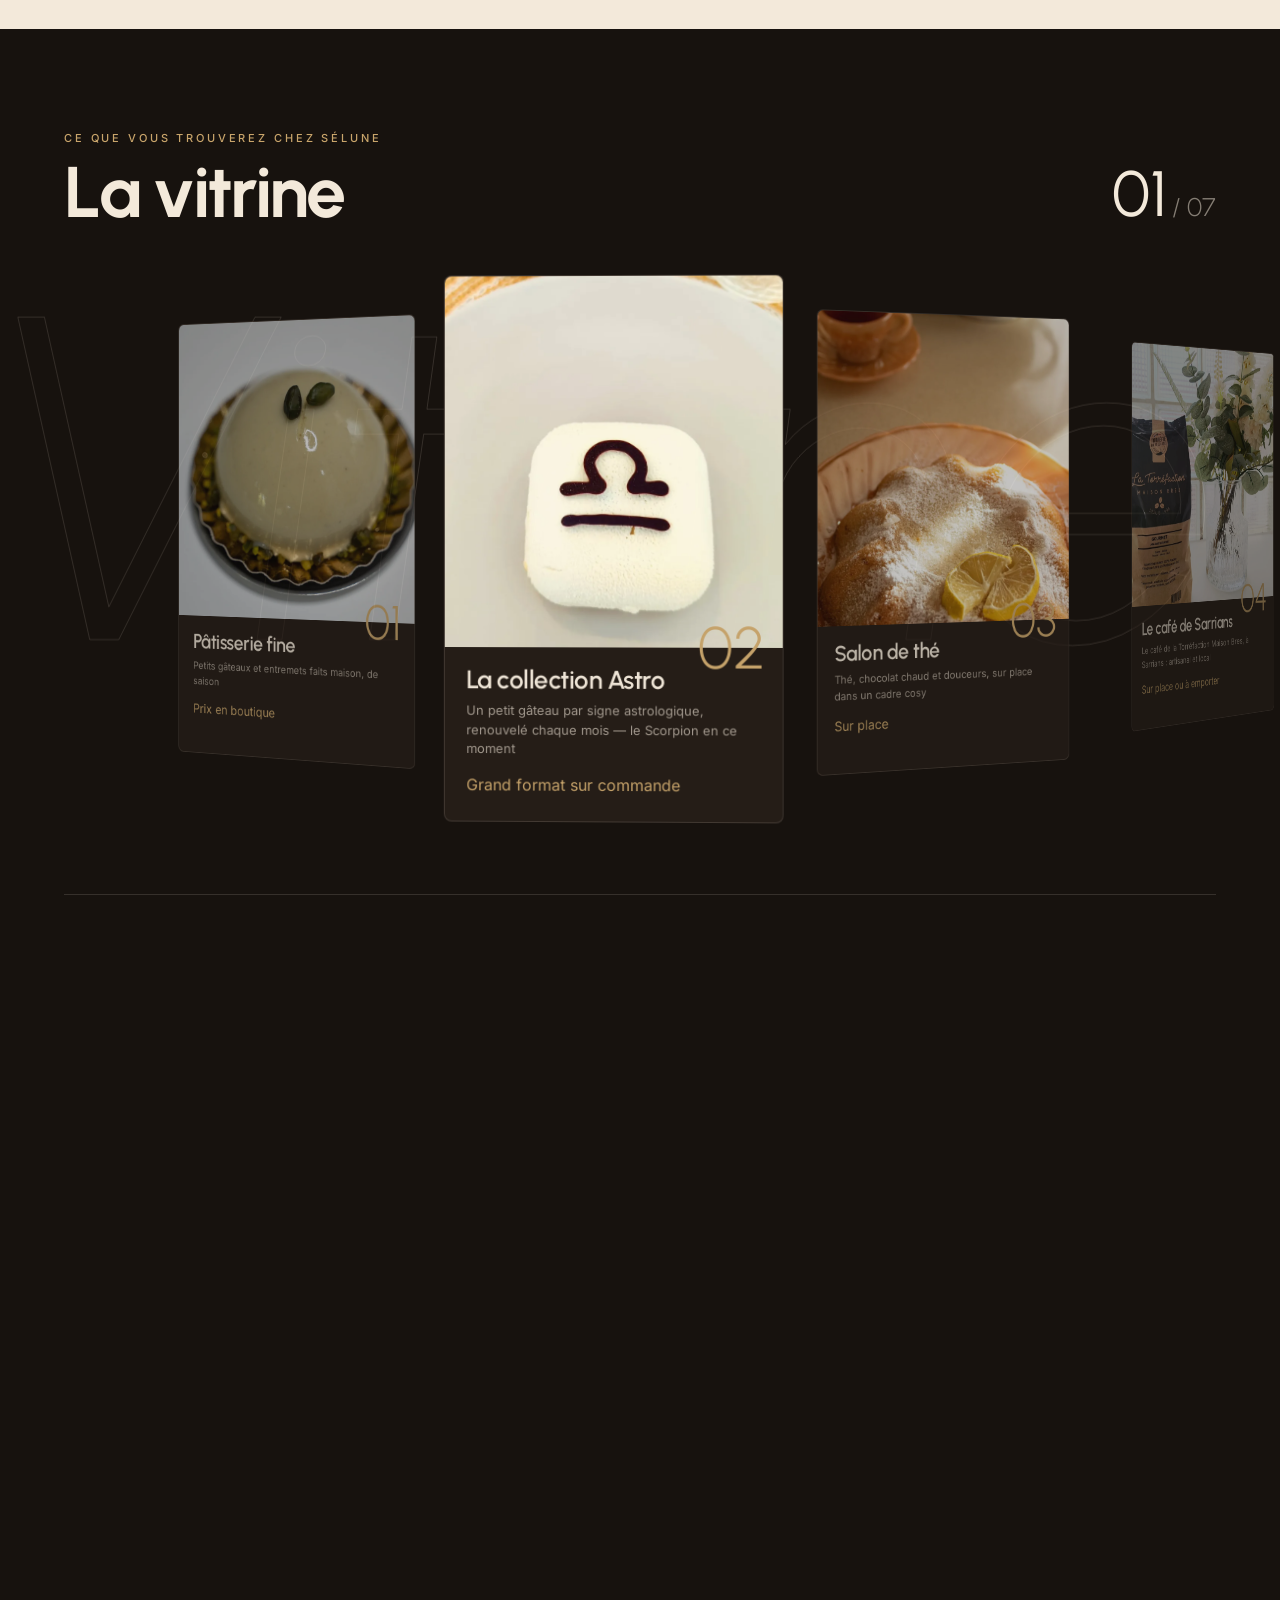
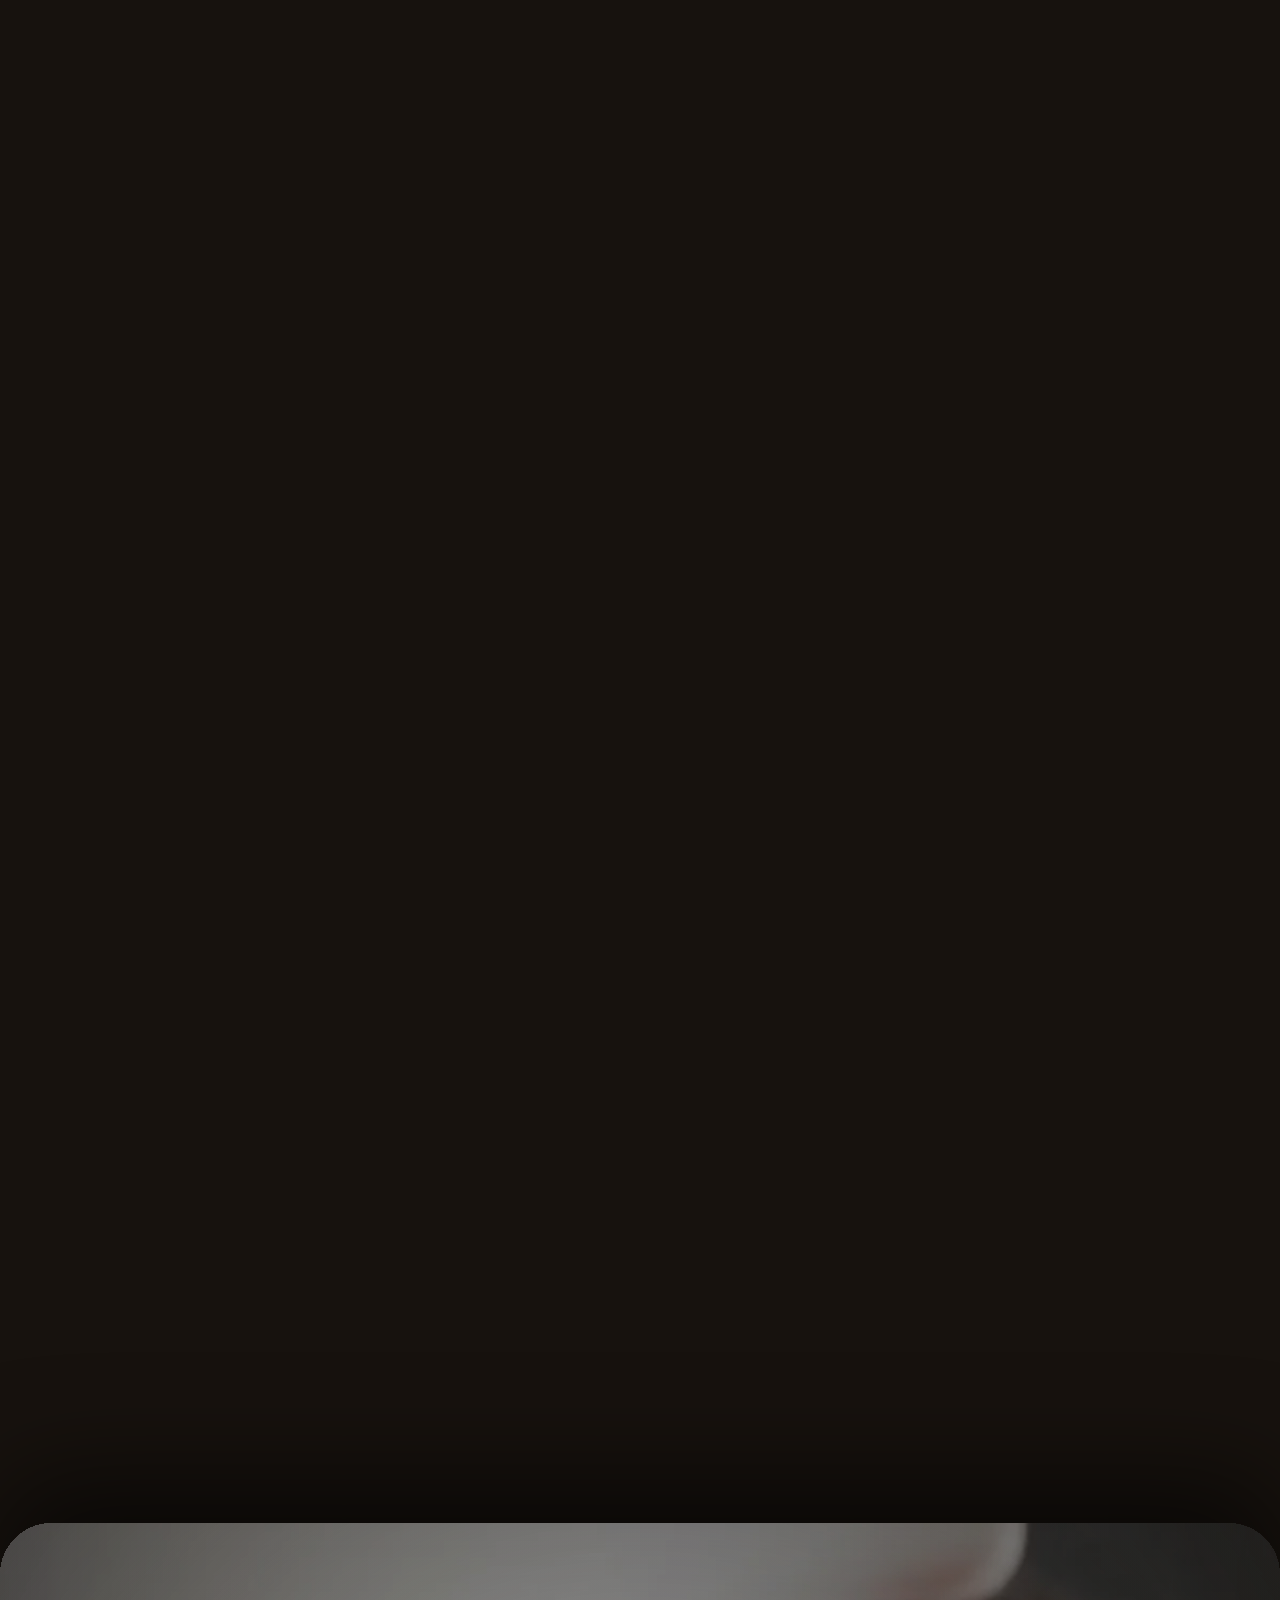
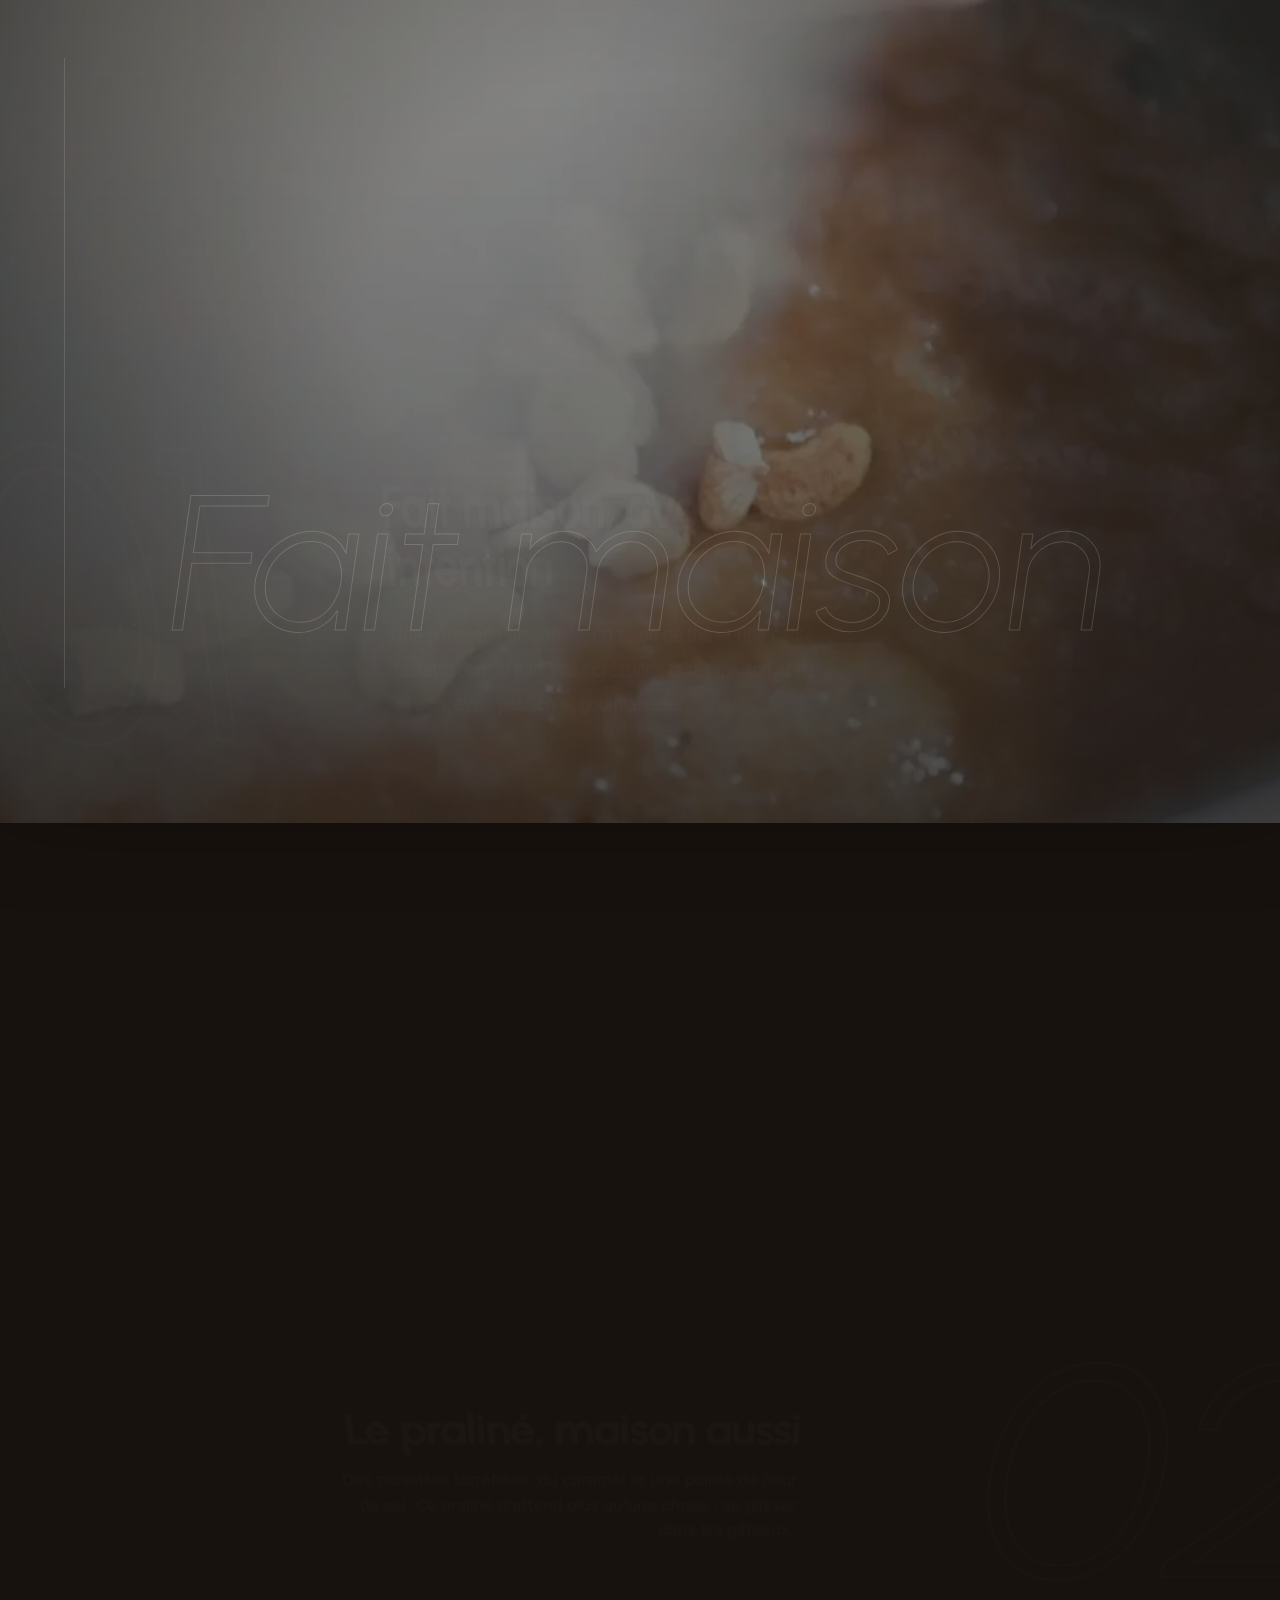
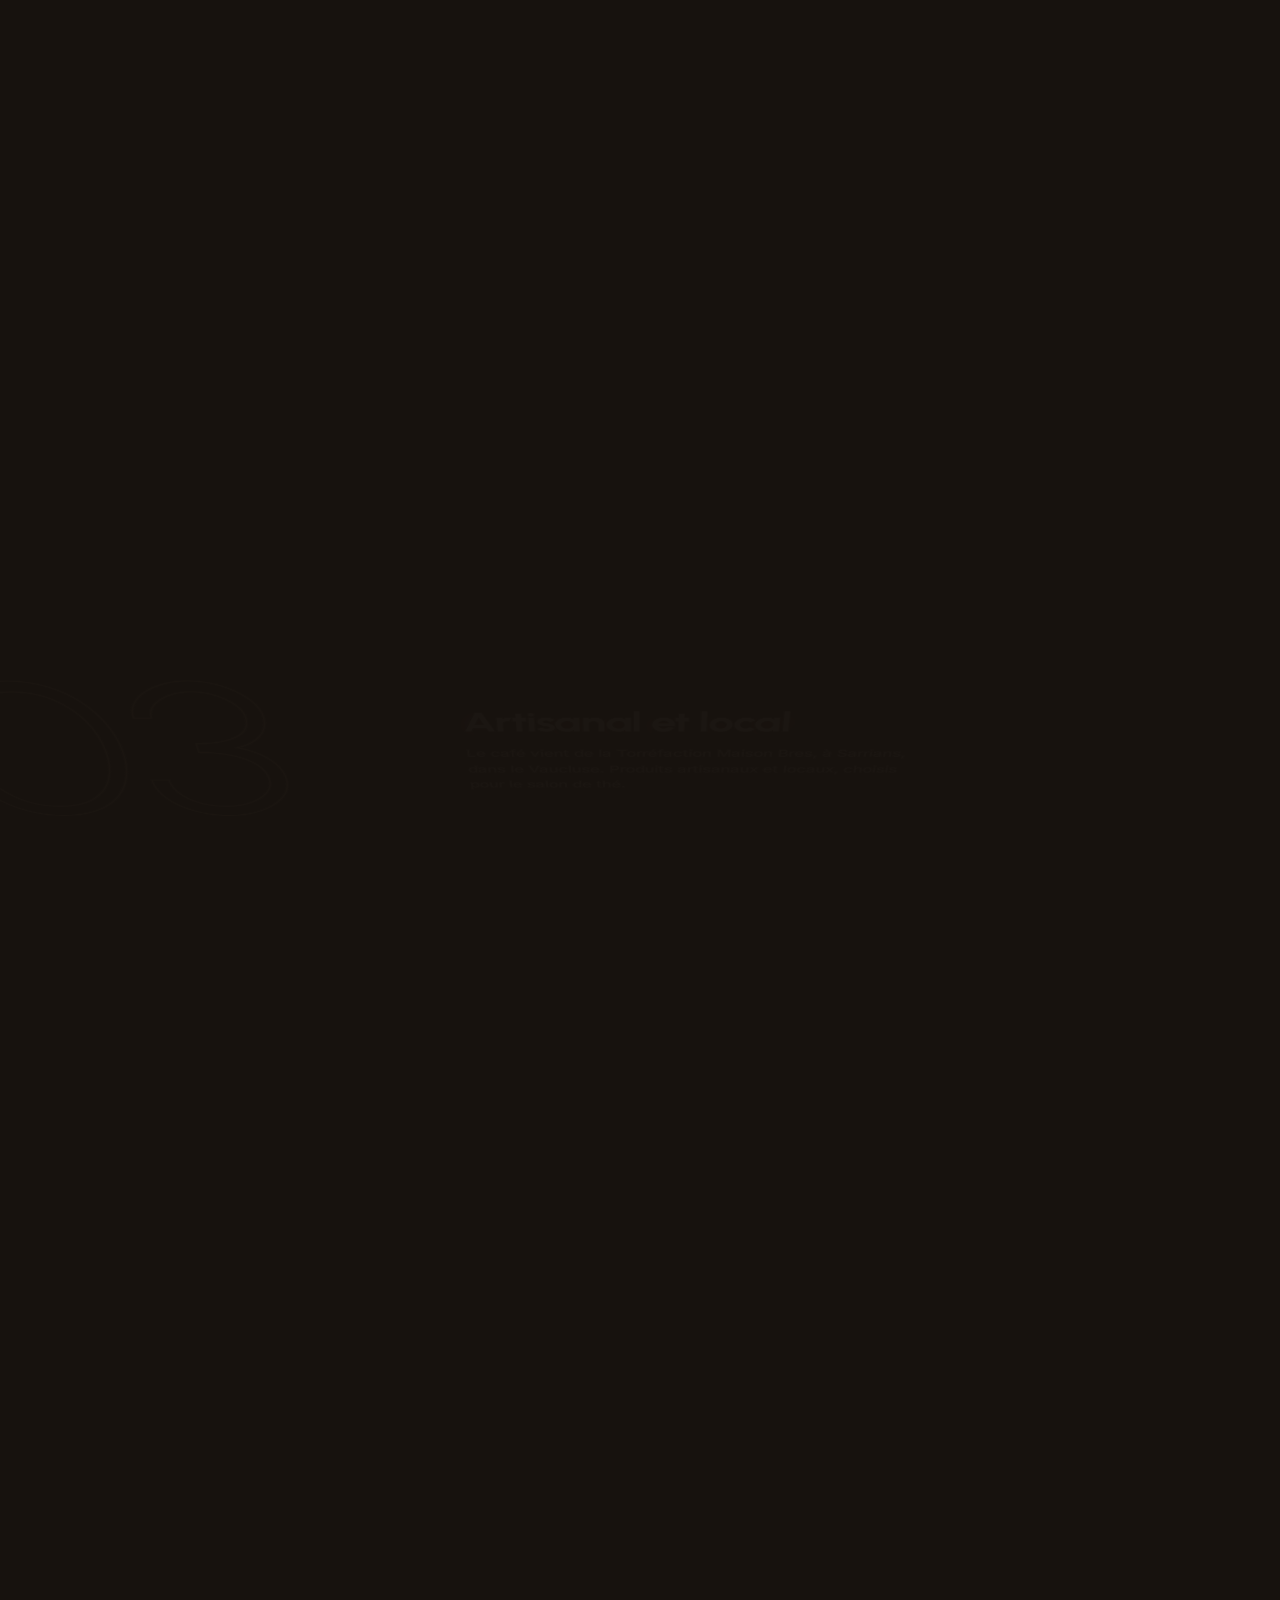
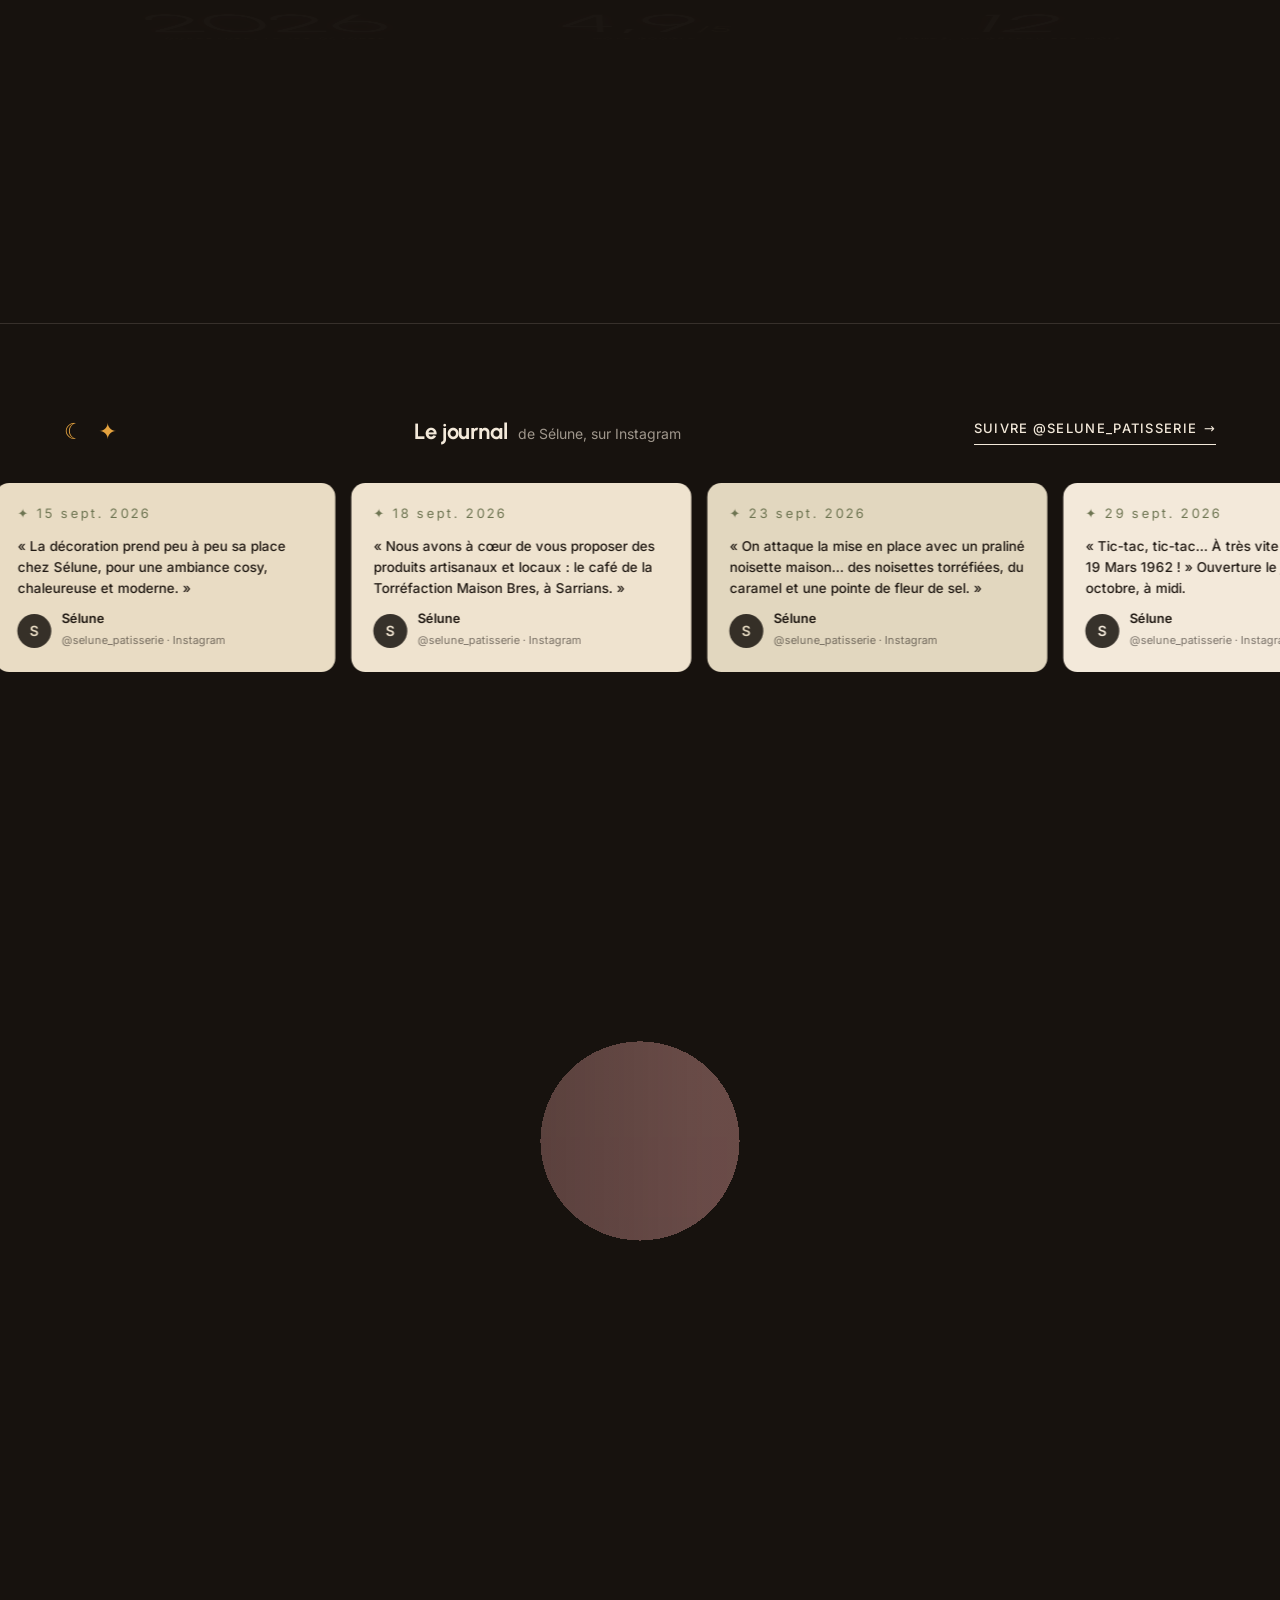
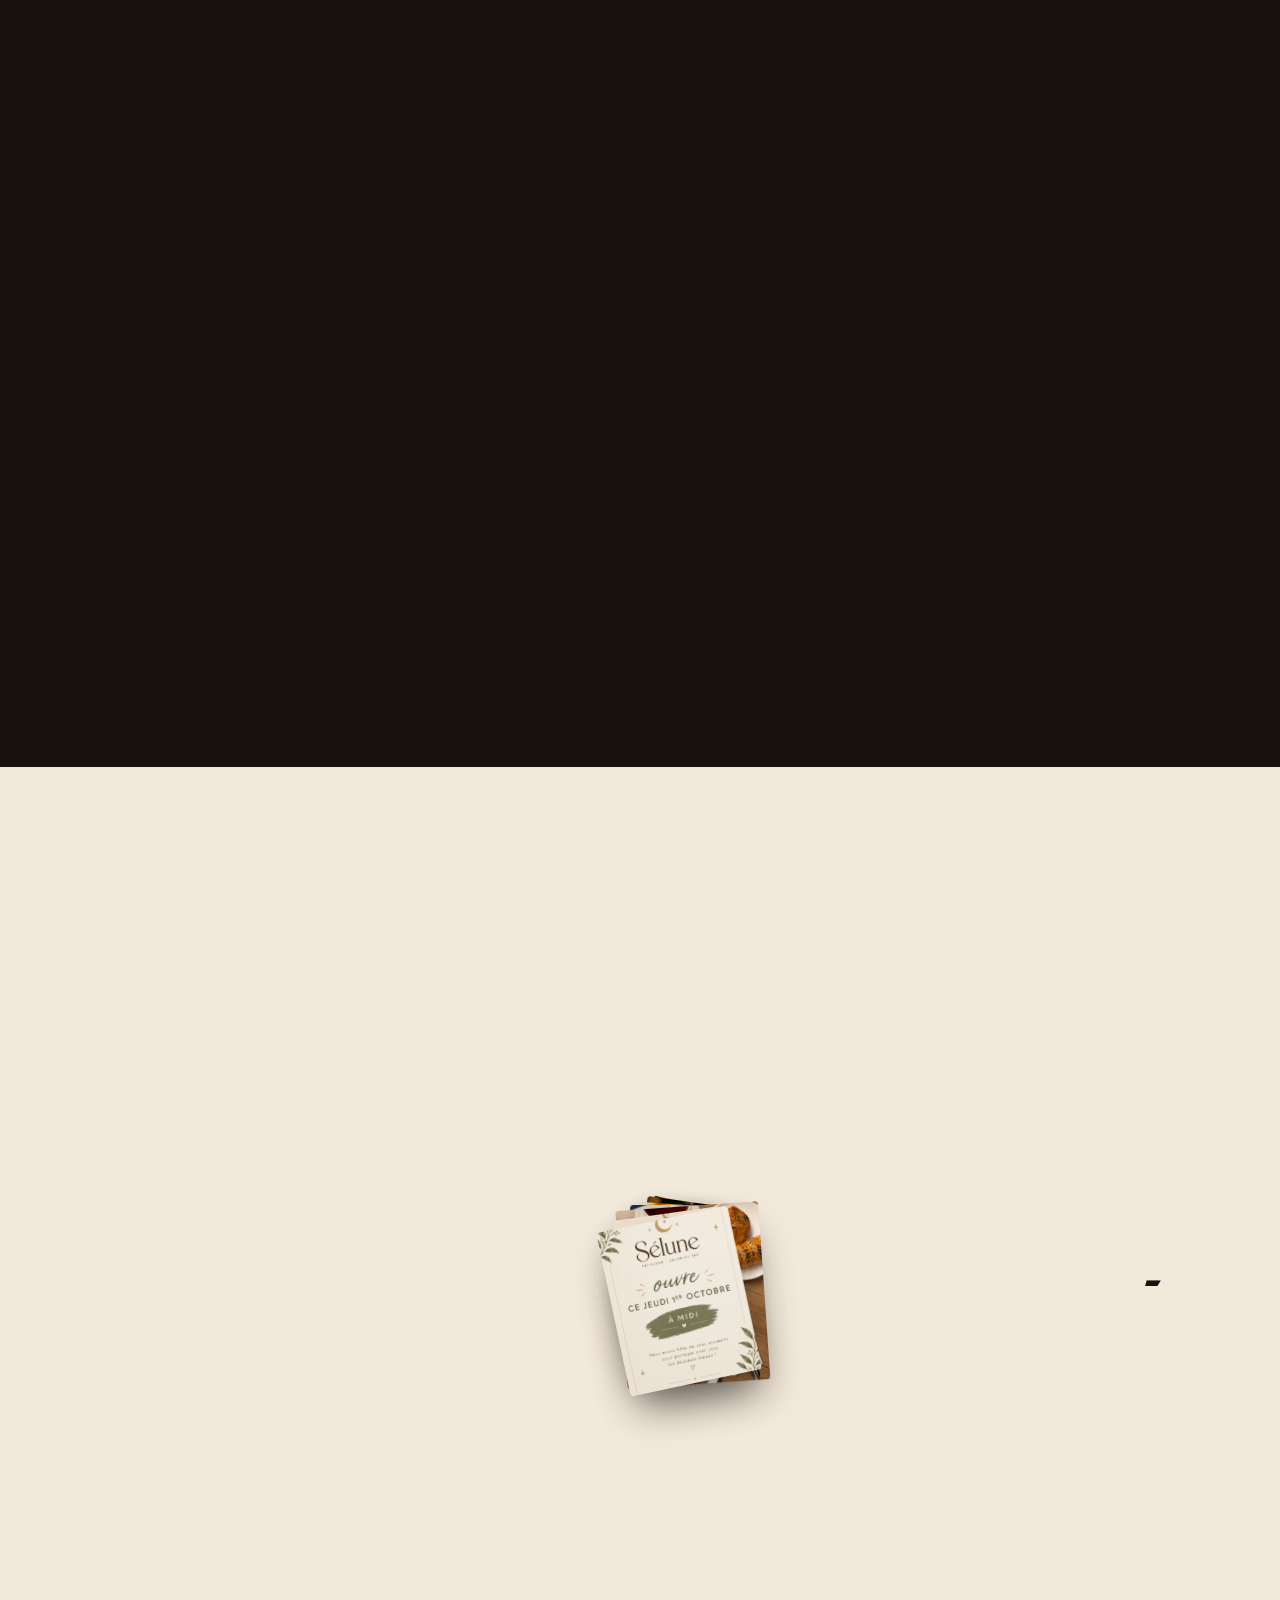
==== commit e034c6e1: "WhatsApp remplacé par le SMS : mêmes emplacements, bouton flottant et formulaires en sms: Co-Authore" ====
--- a/index.html
+++ b/index.html
@@ -62,7 +62,7 @@
 <div class="menu" id="menu">
   <a href="index.html">Accueil</a><a href="carte.html">La carte</a><a href="astro.html">Astro</a><a href="commandes.html">Sur commande</a><a href="a-propos.html">La maison</a><a href="contact.html">Contact</a>
 </div>
-<a class="wa-fab" href="https://wa.me/33630168940?text=Bonjour%20S%C3%A9lune%2C%20" target="_blank" rel="noopener" aria-label="Écrire à Sélune sur WhatsApp" data-cursor="WhatsApp"><svg class="wa-ico" viewBox="0 0 24 24" aria-hidden="true"><path id="wa-glyph" fill="currentColor" d="M17.47 14.38c-.29-.15-1.7-.84-1.97-.93-.26-.1-.45-.15-.65.14-.19.29-.74.93-.91 1.12-.17.19-.34.22-.62.07-.29-.15-1.22-.45-2.32-1.43-.86-.76-1.44-1.7-1.6-1.99-.17-.29-.02-.44.13-.59.13-.13.29-.34.43-.51.15-.17.19-.29.29-.48.1-.19.05-.36-.02-.51-.07-.15-.65-1.56-.89-2.13-.23-.56-.47-.48-.65-.49h-.55c-.19 0-.5.07-.76.36-.26.29-1 .98-1 2.38s1.02 2.76 1.17 2.95c.15.19 2.01 3.06 4.86 4.29.68.29 1.21.47 1.62.6.68.22 1.3.19 1.79.11.55-.08 1.7-.69 1.94-1.36.24-.67.24-1.24.17-1.36-.07-.12-.26-.19-.55-.34M12.05 21.5h-.01c-1.77 0-3.51-.48-5.03-1.38l-.36-.21-3.74.98 1-3.64-.24-.37a9.86 9.86 0 0 1-1.51-5.26c0-5.45 4.44-9.89 9.9-9.89 2.64 0 5.13 1.03 7 2.9a9.82 9.82 0 0 1 2.9 6.99c0 5.46-4.44 9.9-9.9 9.9M20.52 3.45A11.76 11.76 0 0 0 12.05 0C5.5 0 .17 5.33.17 11.88c0 2.09.55 4.14 1.59 5.94L.07 24l6.33-1.66a11.85 11.85 0 0 0 5.65 1.44h.01c6.55 0 11.88-5.33 11.88-11.88 0-3.17-1.24-6.16-3.48-8.4"/></svg></a>
+<a class="sms-fab" href="sms:+33630168940?&amp;body=Bonjour%20S%C3%A9lune%2C%20" aria-label="Écrire à Sélune par SMS" data-cursor="SMS"><svg class="sms-ico" viewBox="0 0 24 24" fill="none" aria-hidden="true"><path d="M5 4.5h14A2.5 2.5 0 0 1 21.5 7v8.5A2.5 2.5 0 0 1 19 18h-8.2L6 21.5V18H5a2.5 2.5 0 0 1-2.5-2.5V7A2.5 2.5 0 0 1 5 4.5Z" stroke="currentColor" stroke-width="1.8" stroke-linejoin="round"/><circle cx="8" cy="11.3" r="1.2" fill="currentColor"/><circle cx="12" cy="11.3" r="1.2" fill="currentColor"/><circle cx="16" cy="11.3" r="1.2" fill="currentColor"/></svg></a>
 
 <main id="top">
 
@@ -271,7 +271,7 @@
       <dl class="boutique__info">
         <div data-reveal><dt>Adresse</dt><dd><a href="https://www.google.com/maps?cid=17615685143766384162" target="_blank" rel="noopener" data-cursor="Itinéraire">37 rue du 19 Mars 1962<br>84320 Entraigues-sur-la-Sorgue</a><br><small>Sur place ou à emporter</small></dd></div>
         <div data-reveal><dt>Horaires</dt><dd>Ouvert dès 10 h · le jeudi jusqu'à 18 h<br><small>Le midi : plat du jour · <a href="https://www.google.com/maps?cid=17615685143766384162" target="_blank" rel="noopener">horaires du jour sur Google</a></small></dd></div>
-        <div data-reveal><dt>Commandes</dt><dd><a href="tel:+33630168940">06 30 16 89 40</a><br><small><a href="https://wa.me/33630168940?text=Bonjour%20S%C3%A9lune%2C%20je%20voudrais%20passer%20une%20commande%20%3A%20" target="_blank" rel="noopener"><svg class="wa-ico" viewBox="0 0 24 24" aria-hidden="true"><use href="#wa-glyph"/></svg>WhatsApp</a> ·<a href="https://www.instagram.com/selune_patisserie/" target="_blank" rel="noopener"><svg class="ig-ico" viewBox="0 0 24 24" fill="none" aria-hidden="true"><rect x="2.5" y="2.5" width="19" height="19" rx="5.5" stroke="currentColor" stroke-width="1.8"/><circle cx="12" cy="12" r="4.2" stroke="currentColor" stroke-width="1.8"/><circle cx="17.4" cy="6.6" r="1.4" fill="currentColor"/></svg>@selune_patisserie</a></small></dd></div>
+        <div data-reveal><dt>Commandes</dt><dd><a href="tel:+33630168940">06 30 16 89 40</a><br><small><a href="sms:+33630168940?&amp;body=Bonjour%20S%C3%A9lune%2C%20je%20voudrais%20passer%20une%20commande%20%3A%20"><svg class="sms-ico" viewBox="0 0 24 24" fill="none" aria-hidden="true"><path d="M5 4.5h14A2.5 2.5 0 0 1 21.5 7v8.5A2.5 2.5 0 0 1 19 18h-8.2L6 21.5V18H5a2.5 2.5 0 0 1-2.5-2.5V7A2.5 2.5 0 0 1 5 4.5Z" stroke="currentColor" stroke-width="1.8" stroke-linejoin="round"/><circle cx="8" cy="11.3" r="1.2" fill="currentColor"/><circle cx="12" cy="11.3" r="1.2" fill="currentColor"/><circle cx="16" cy="11.3" r="1.2" fill="currentColor"/></svg>SMS</a> ·<a href="https://www.instagram.com/selune_patisserie/" target="_blank" rel="noopener"><svg class="ig-ico" viewBox="0 0 24 24" fill="none" aria-hidden="true"><rect x="2.5" y="2.5" width="19" height="19" rx="5.5" stroke="currentColor" stroke-width="1.8"/><circle cx="12" cy="12" r="4.2" stroke="currentColor" stroke-width="1.8"/><circle cx="17.4" cy="6.6" r="1.4" fill="currentColor"/></svg>@selune_patisserie</a></small></dd></div>
         <div data-reveal><dt>Bon à savoir</dt><dd><small>Salon de thé · plats du jour le midi · grand format sur commande · l'Astro Scorpion est sans gluten</small></dd></div>
       </dl>
       <form class="boutique__form" data-reveal id="orderForm">
@@ -279,9 +279,9 @@
         <input type="tel" name="tel" placeholder="Votre téléphone" required>
         <input type="date" name="date" aria-label="Date souhaitée" required>
         <textarea name="msg" rows="3" placeholder="Votre commande : grand format de votre signe, nombre de parts, date…" required></textarea>
-        <button class="btn btn--wa" type="submit" data-cursor="WhatsApp" data-magnet>Envoyer sur WhatsApp</button>
+        <button class="btn btn--sms" type="submit" data-cursor="Envoyer" data-magnet>Envoyer par SMS</button>
         <a class="btn btn--ghost" href="https://www.google.com/maps?cid=17615685143766384162" target="_blank" rel="noopener" data-magnet>Itinéraire</a>
-        <p class="boutique__ok">La demande s'ouvre dans WhatsApp — il ne reste qu'à l'envoyer.</p>
+        <p class="boutique__ok">La demande s'ouvre dans l'application SMS — il ne reste qu'à l'envoyer.</p>
       </form>
     </div>
     <figure class="boutique__img tilt" data-tilt data-reveal-clip>
--- a/styles.css
+++ b/styles.css
@@ -64,16 +64,15 @@
 .btn--pill{min-height:46px;padding:4px 4px 4px 16px;font-size:15px}
 .btn--pill::after{width:38px;height:38px}
 .btn svg{flex:none}
-/* WhatsApp : même forme, vert WhatsApp, glyphe dans la tuile */
-.btn--wa{--glow:rgba(31,168,85,.3);color:#fff;background:linear-gradient(90deg,#1FA855 0%,#2BBE66 100%)}
-.btn.btn--wa::after{content:"";background:#fff url("data:image/svg+xml,%3Csvg xmlns='http://www.w3.org/2000/svg' viewBox='0 0 24 24'%3E%3Cpath fill='%231FA855' d='M17.47 14.38c-.29-.15-1.7-.84-1.97-.93-.26-.1-.45-.15-.65.14-.19.29-.74.93-.91 1.12-.17.19-.34.22-.62.07-.29-.15-1.22-.45-2.32-1.43-.86-.76-1.44-1.7-1.6-1.99-.17-.29-.02-.44.13-.59.13-.13.29-.34.43-.51.15-.17.19-.29.29-.48.1-.19.05-.36-.02-.51-.07-.15-.65-1.56-.89-2.13-.23-.56-.47-.48-.65-.49h-.55c-.19 0-.5.07-.76.36-.26.29-1 .98-1 2.38s1.02 2.76 1.17 2.95c.15.19 2.01 3.06 4.86 4.29.68.29 1.21.47 1.62.6.68.22 1.3.19 1.79.11.55-.08 1.7-.69 1.94-1.36.24-.67.24-1.24.17-1.36-.07-.12-.26-.19-.55-.34M12.05 21.5h-.01c-1.77 0-3.51-.48-5.03-1.38l-.36-.21-3.74.98 1-3.64-.24-.37a9.86 9.86 0 0 1-1.51-5.26c0-5.45 4.44-9.89 9.9-9.89 2.64 0 5.13 1.03 7 2.9a9.82 9.82 0 0 1 2.9 6.99c0 5.46-4.44 9.9-9.9 9.9M20.52 3.45A11.76 11.76 0 0 0 12.05 0C5.5 0 .17 5.33.17 11.88c0 2.09.55 4.14 1.59 5.94L.07 24l6.33-1.66a11.85 11.85 0 0 0 5.65 1.44h.01c6.55 0 11.88-5.33 11.88-11.88 0-3.17-1.24-6.16-3.48-8.4'/%3E%3C/svg%3E") center/22px no-repeat}
-.btn--wa:hover::after{transform:scale(1.08)}
-.wa-ico{width:1.1em;height:1.1em;vertical-align:-.18em;margin-right:.4em;display:inline-block;color:#2BBE66}
-.wa-fab{position:fixed;right:clamp(16px,2vw,28px);bottom:clamp(16px,2vw,28px);z-index:48;display:grid;place-items:center;width:58px;height:58px;border-radius:12px;background:#1FA855;color:#fff;box-shadow:0 10px 28px rgba(31,168,85,.38);opacity:0;visibility:hidden;translate:0 16px;transition:opacity .4s,translate .4s,box-shadow .3s,visibility 0s .4s}
-.wa-fab.is-shown{opacity:1;visibility:visible;translate:0 0;transition-delay:0s}
-.wa-fab:hover{translate:0 -3px;box-shadow:0 14px 34px rgba(31,168,85,.5)}
-.wa-fab .wa-ico{width:30px;height:30px;margin:0;color:#fff}
-body.menu-open .wa-fab{opacity:0;visibility:hidden}
+/* SMS : même forme (olive par défaut), bulle de message dans la tuile */
+.btn.btn--sms::after{content:"";background:var(--ico-bg) url("data:image/svg+xml,%3Csvg xmlns='http://www.w3.org/2000/svg' viewBox='0 0 24 24' fill='none'%3E%3Cpath d='M5 4.5h14A2.5 2.5 0 0 1 21.5 7v8.5A2.5 2.5 0 0 1 19 18h-8.2L6 21.5V18H5a2.5 2.5 0 0 1-2.5-2.5V7A2.5 2.5 0 0 1 5 4.5Z' stroke='%236E7552' stroke-width='1.8' stroke-linejoin='round'/%3E%3Ccircle cx='8' cy='11.3' r='1.2' fill='%236E7552'/%3E%3Ccircle cx='12' cy='11.3' r='1.2' fill='%236E7552'/%3E%3Ccircle cx='16' cy='11.3' r='1.2' fill='%236E7552'/%3E%3C/svg%3E") center/22px no-repeat}
+.btn--sms:hover::after{transform:scale(1.08)}
+.sms-ico{width:1.1em;height:1.1em;vertical-align:-.18em;margin-right:.4em;display:inline-block}
+.sms-fab{position:fixed;right:clamp(16px,2vw,28px);bottom:clamp(16px,2vw,28px);z-index:48;display:grid;place-items:center;width:58px;height:58px;border-radius:12px;background:linear-gradient(135deg,#6E7552 0%,#8A9068 100%);color:#F3E9DA;box-shadow:0 10px 28px rgba(23,18,14,.45);opacity:0;visibility:hidden;translate:0 16px;transition:opacity .4s,translate .4s,box-shadow .3s,visibility 0s .4s}
+.sms-fab.is-shown{opacity:1;visibility:visible;translate:0 0;transition-delay:0s}
+.sms-fab:hover{translate:0 -3px;box-shadow:0 14px 34px rgba(23,18,14,.55)}
+.sms-fab .sms-ico{width:28px;height:28px;margin:0}
+body.menu-open .sms-fab{opacity:0;visibility:hidden}
 @media (max-width:520px){.btn{white-space:normal;text-align:left;line-height:1.25}.vitrine .card--end{padding:28px}.card--end .btn{padding-left:16px;gap:8px}}
 
 /* lettres découpées */
